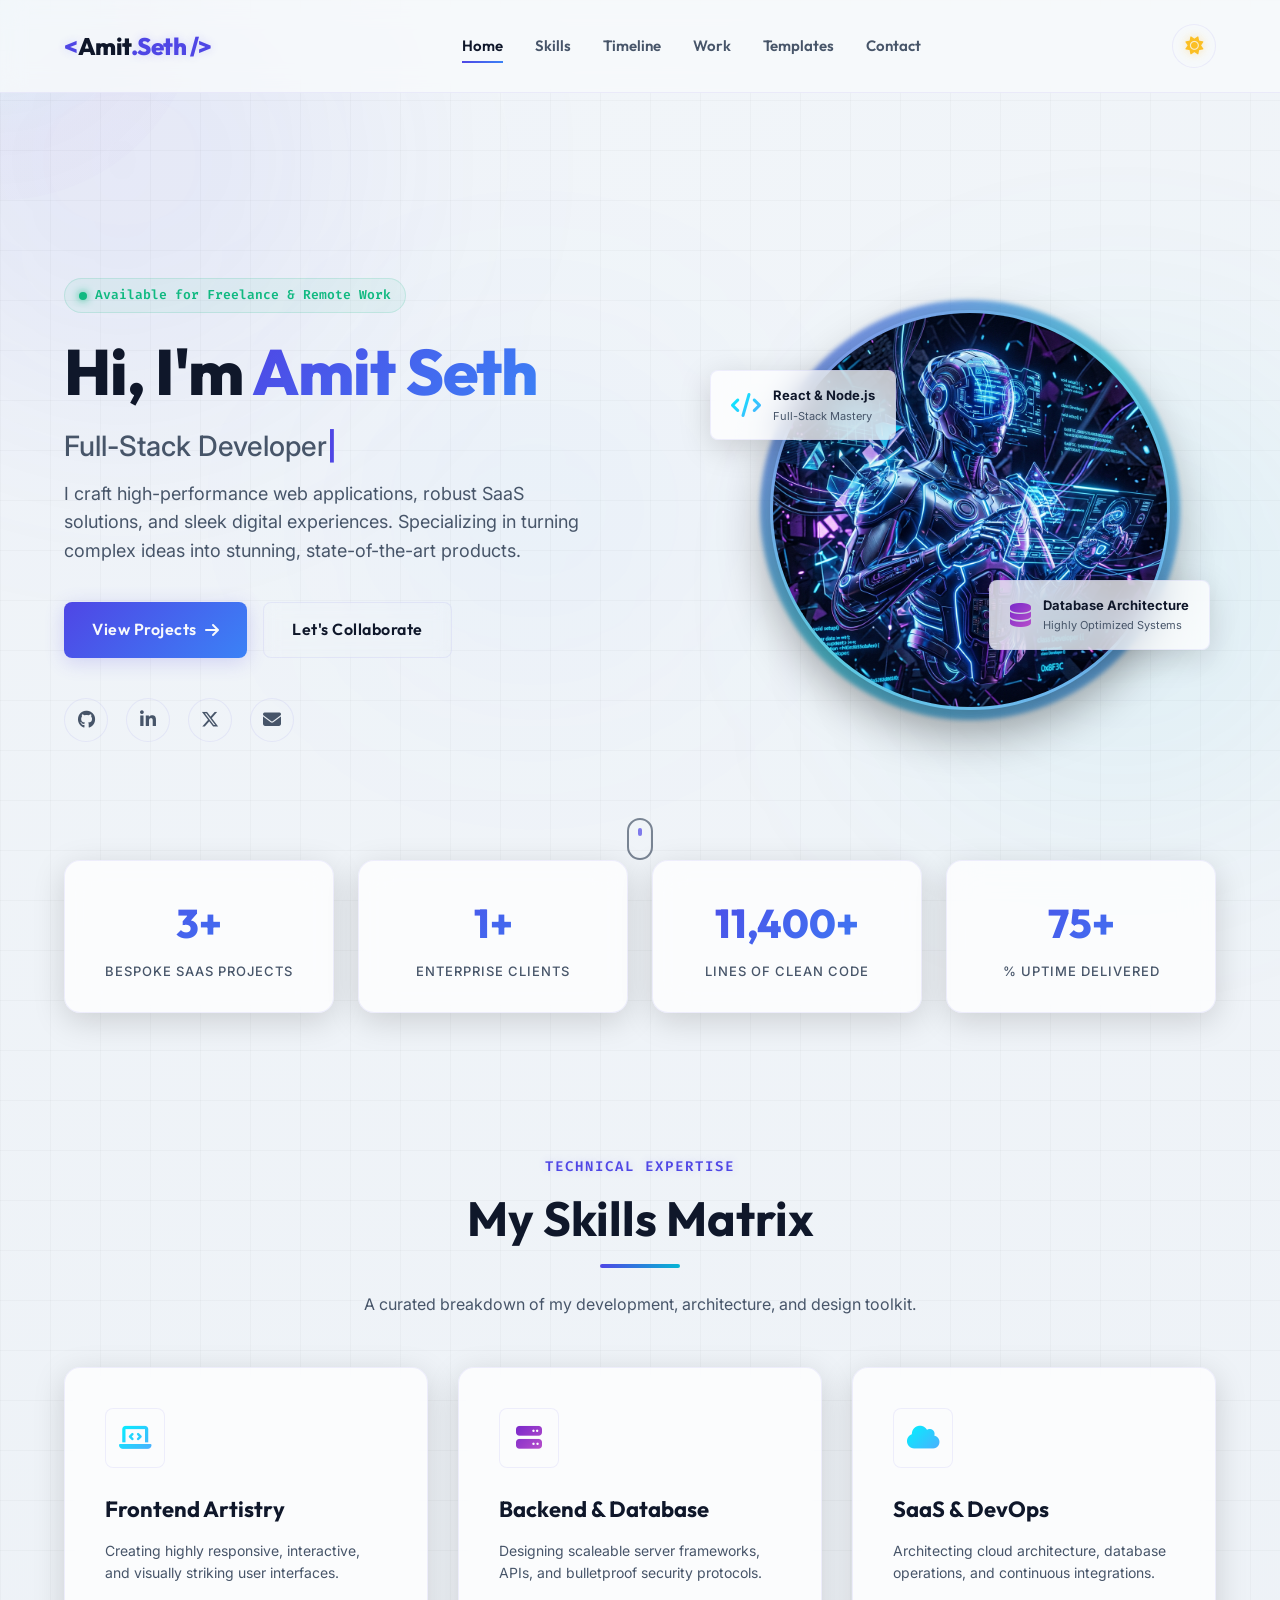
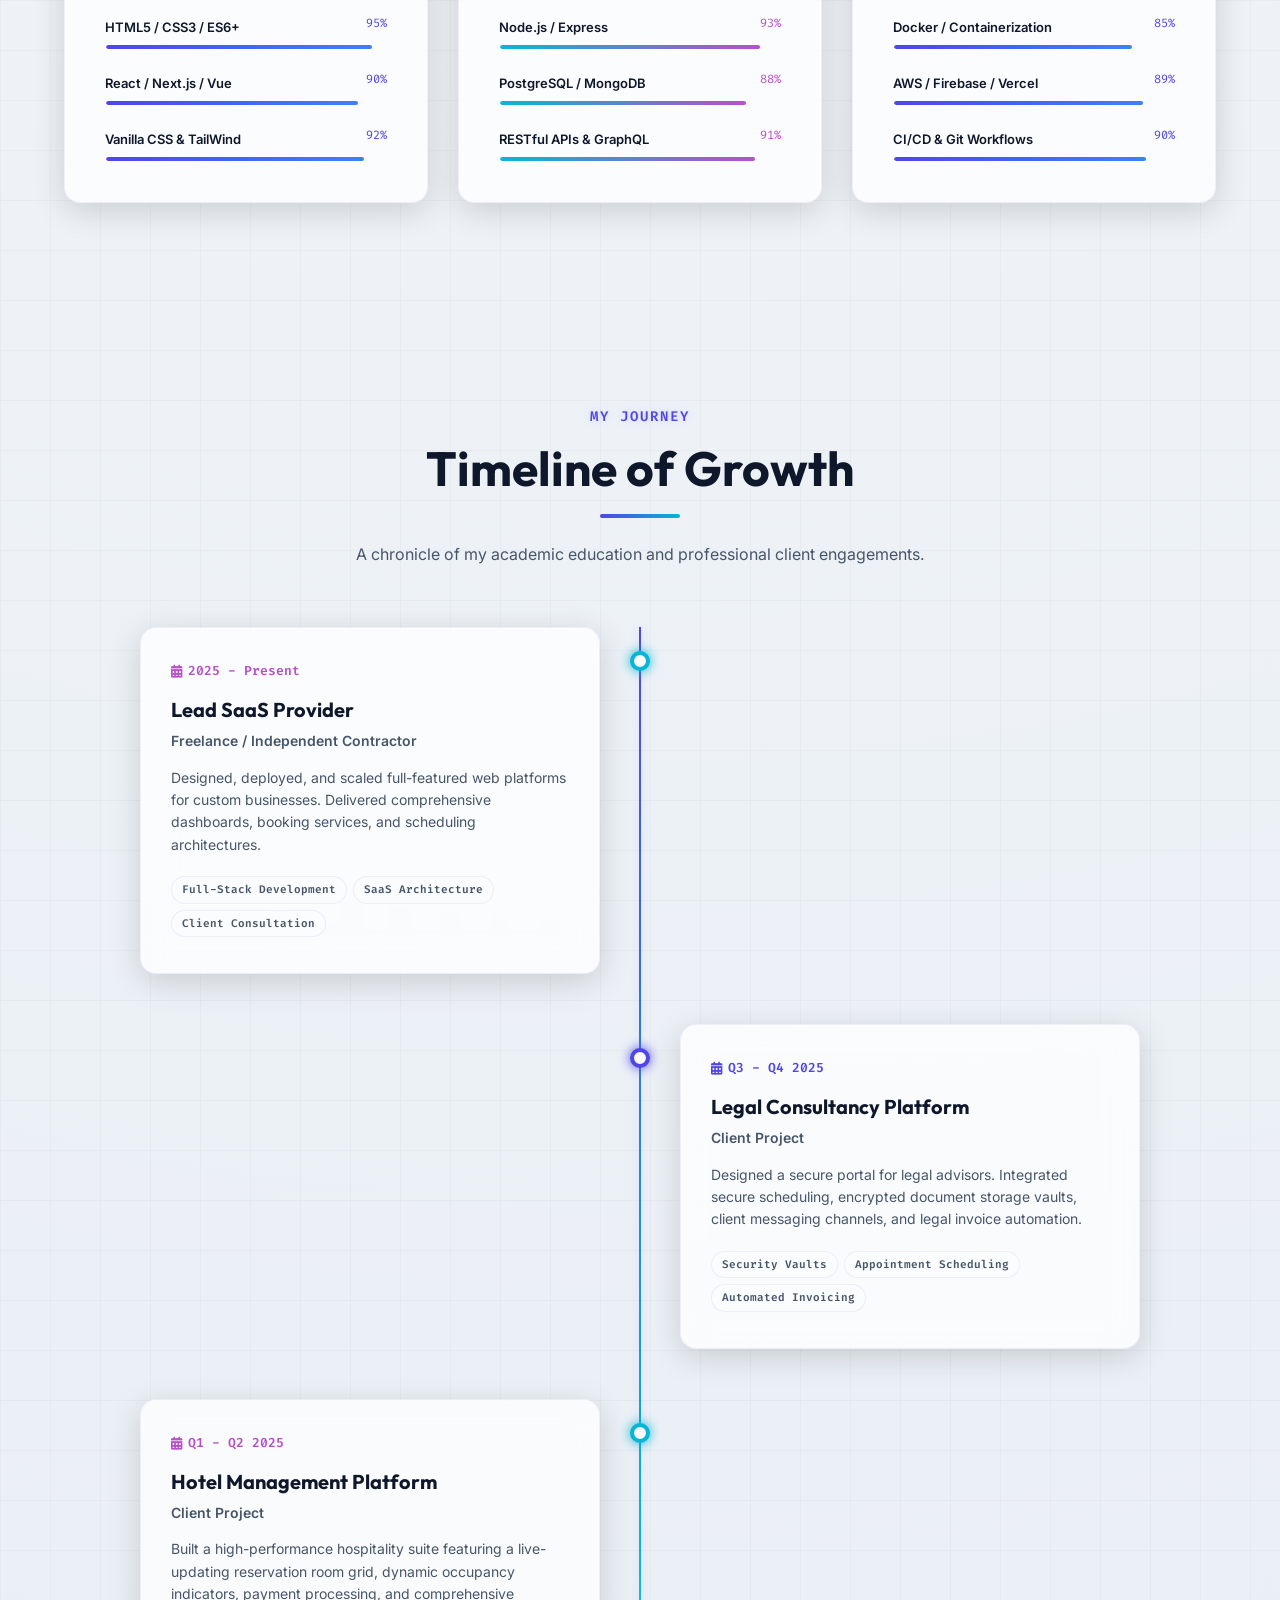
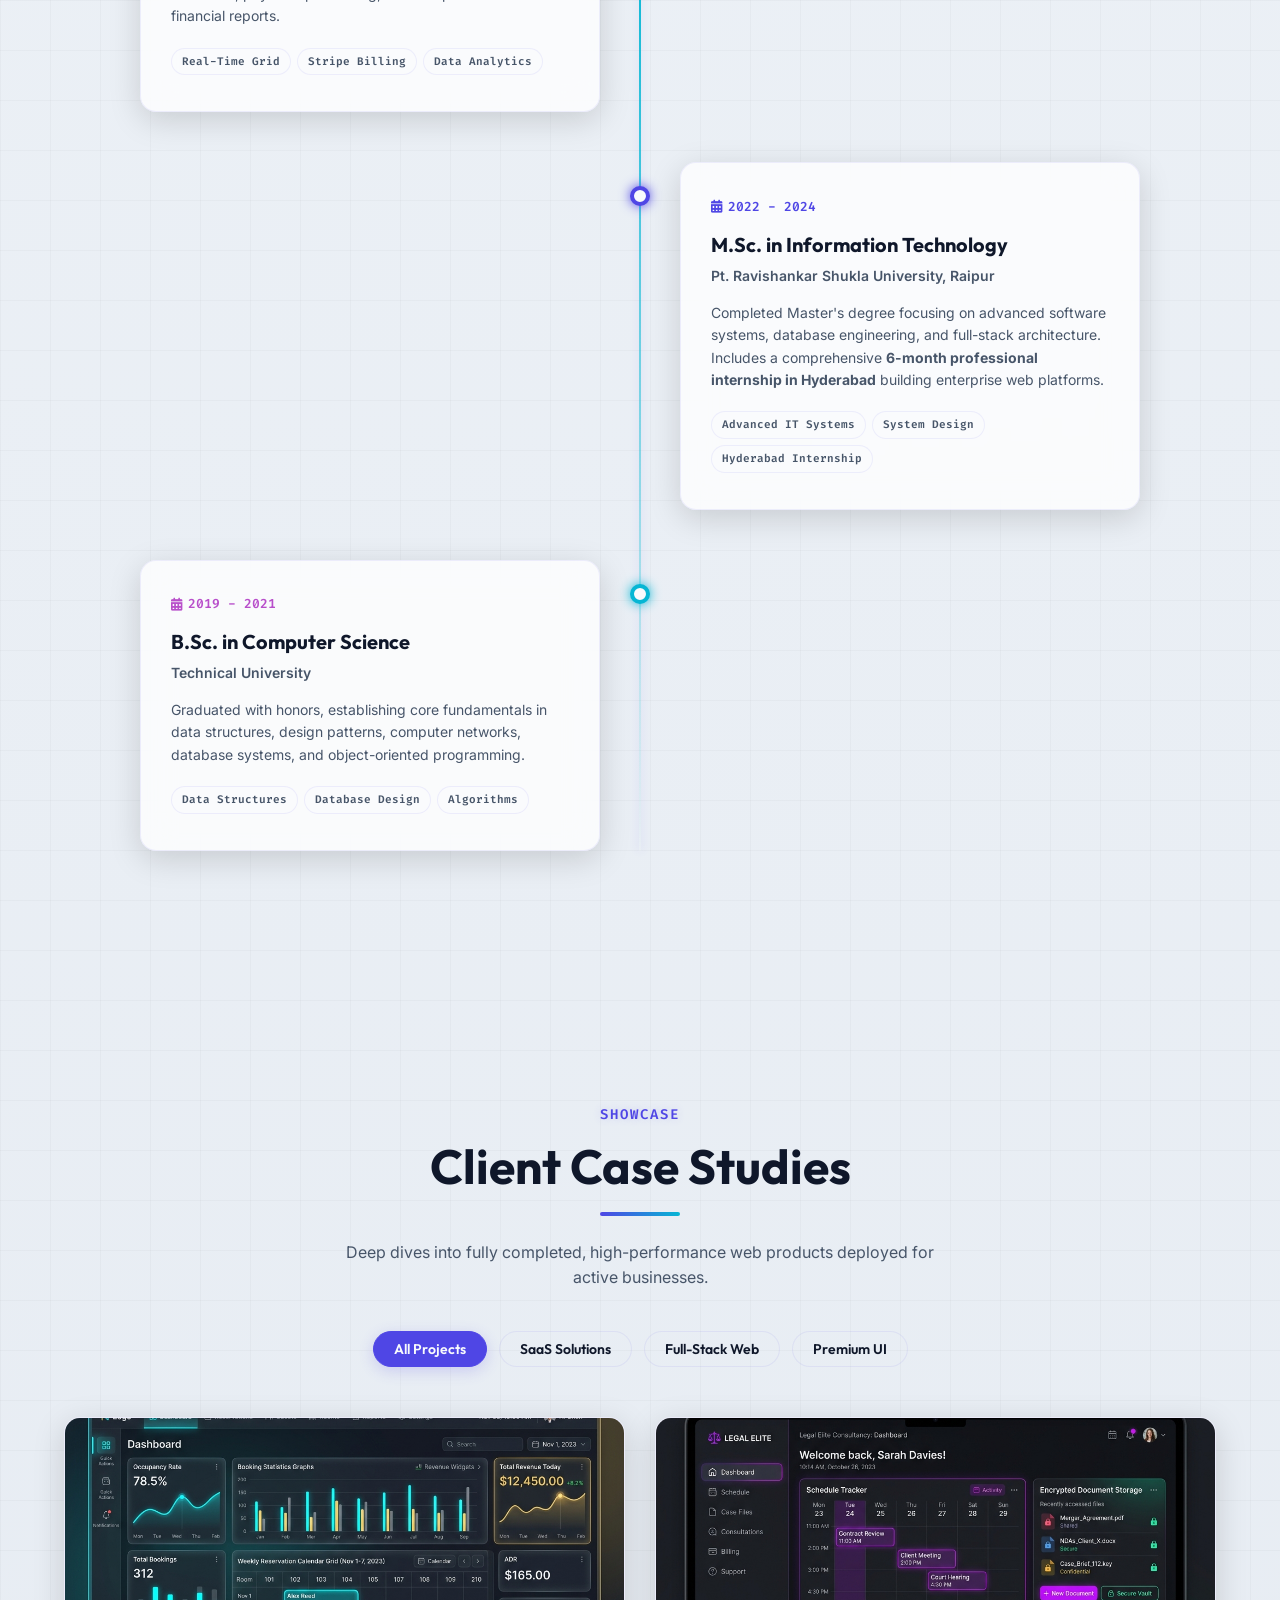
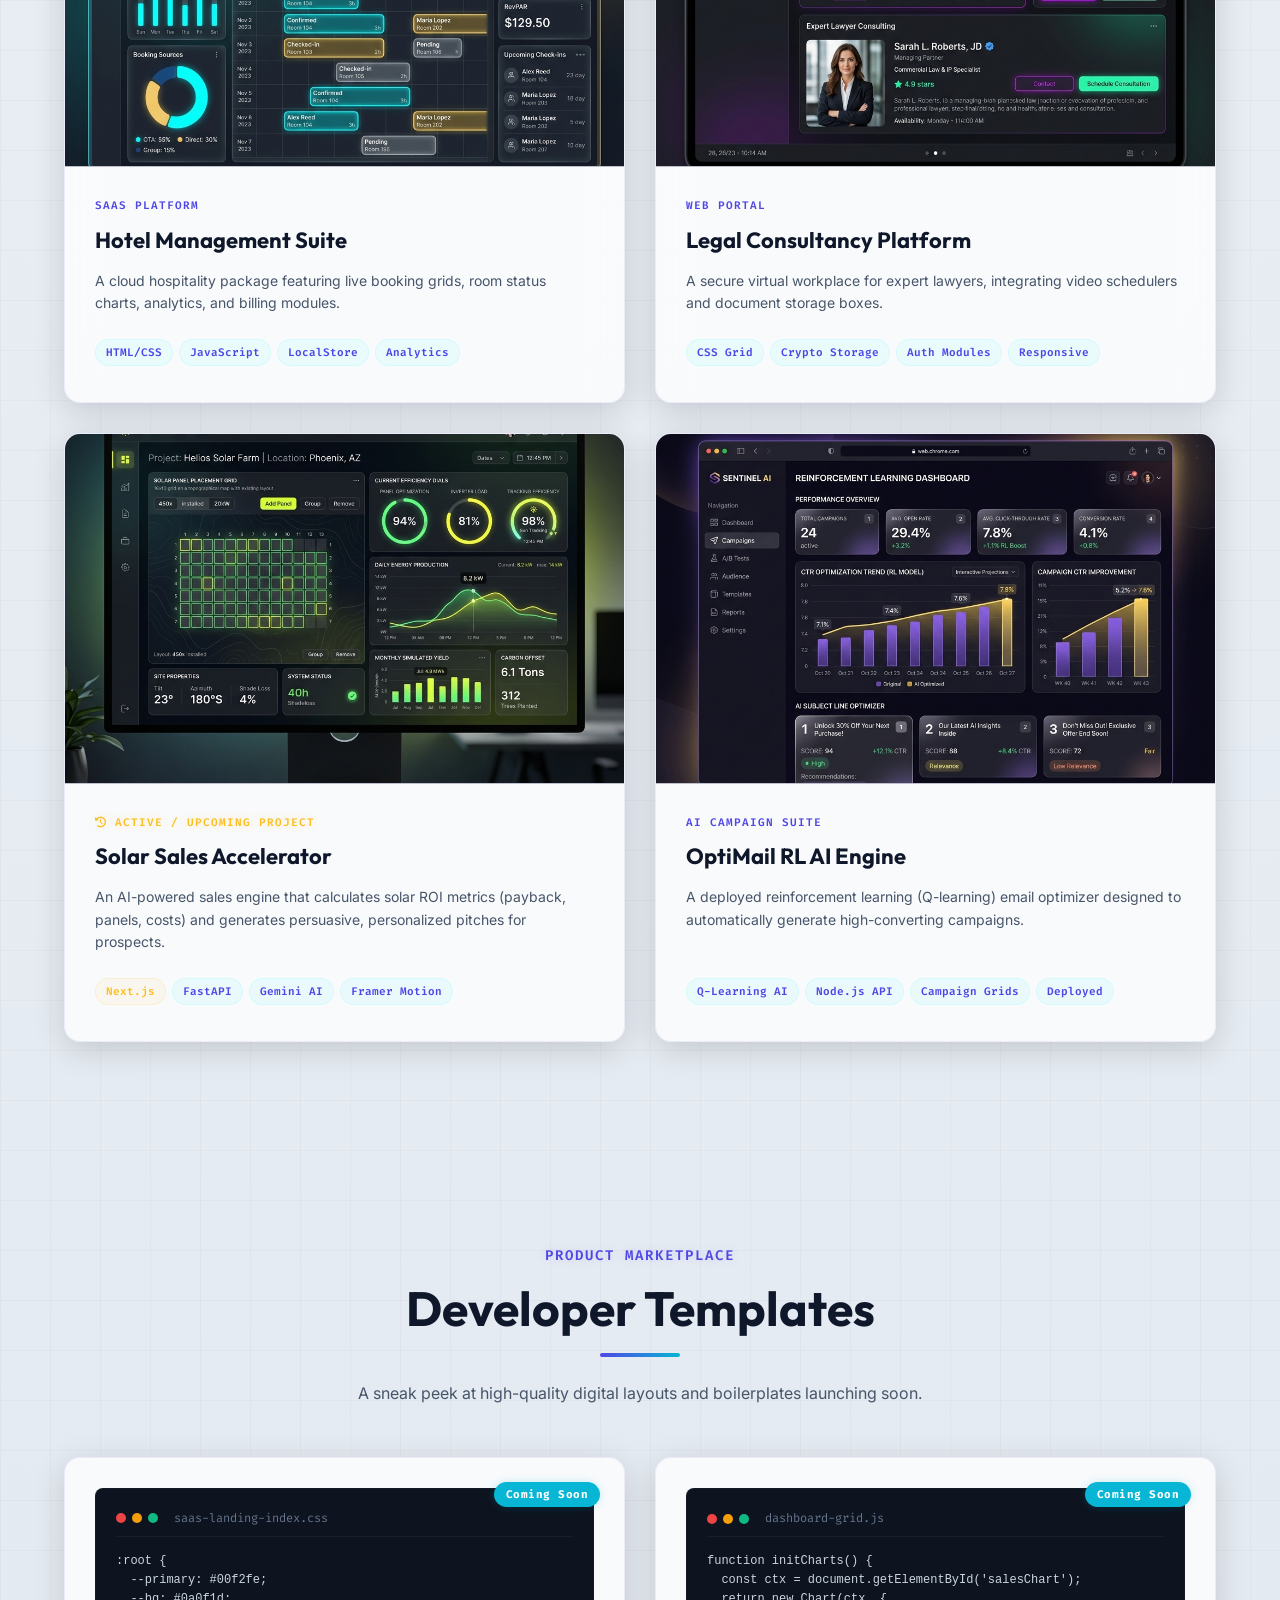
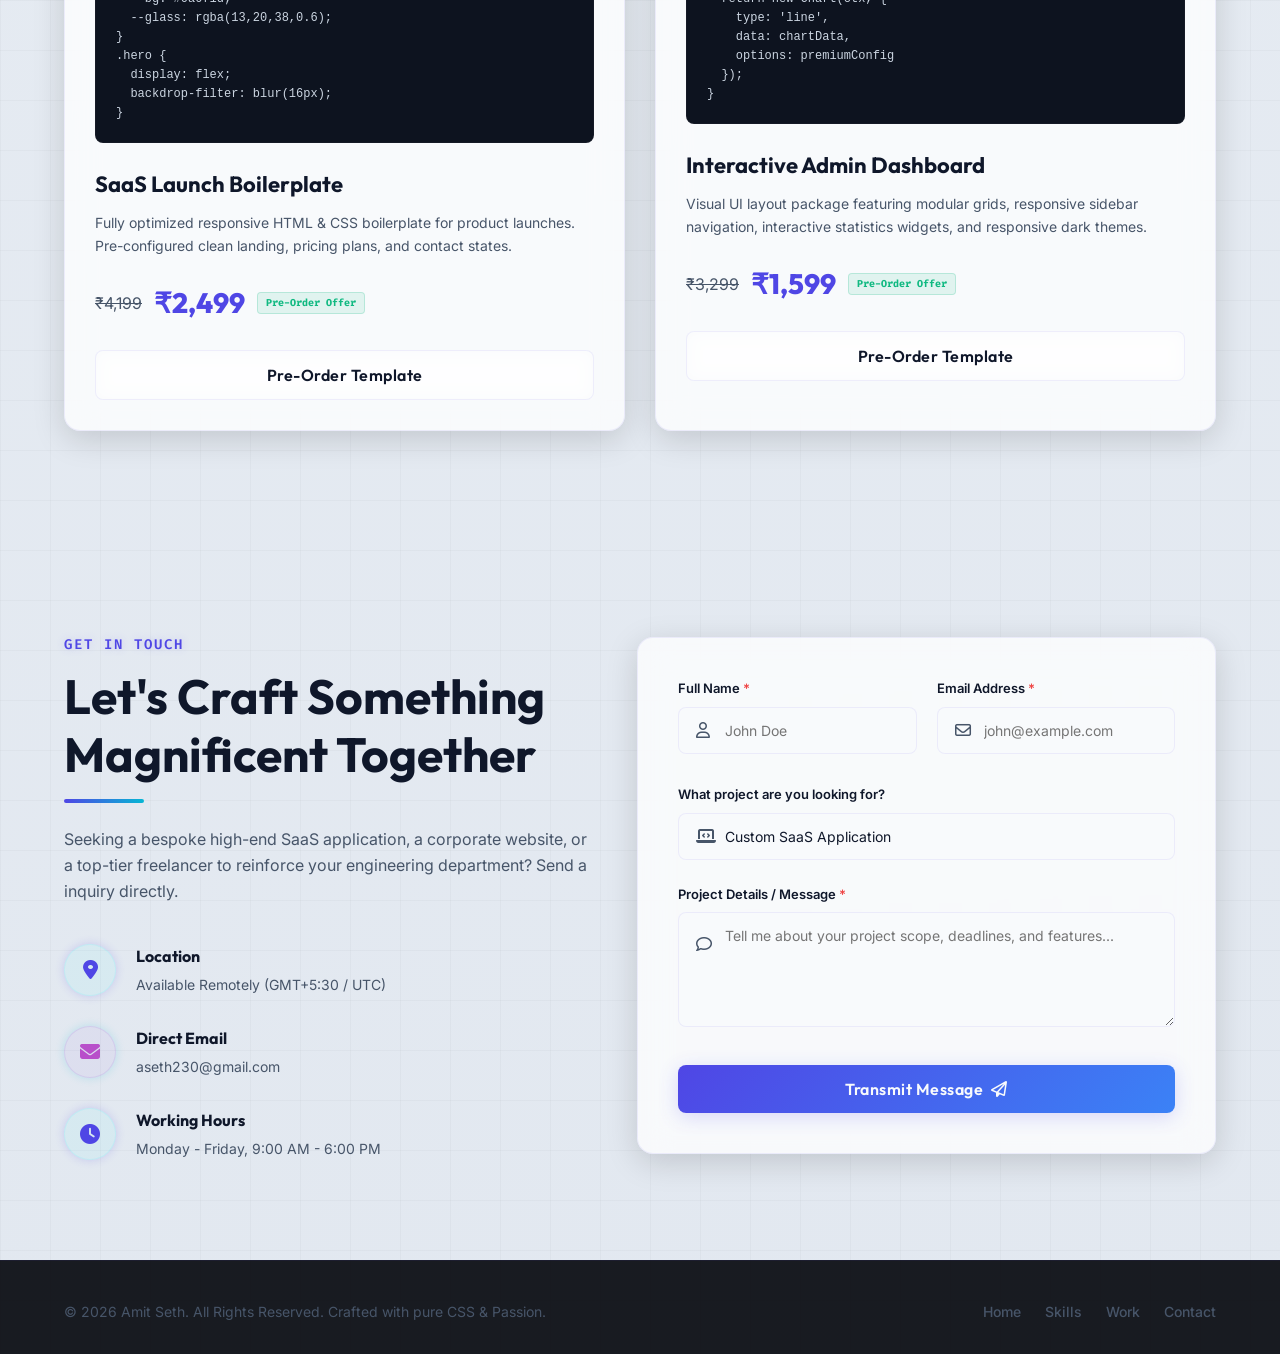
==== index.html @ 463cf6dd "Add files via upload" ====
<!DOCTYPE html>
<html lang="en">
<head>
  <meta charset="UTF-8">
  <meta name="viewport" content="width=device-width, initial-scale=1.0">
  <meta name="description" content="Professional Full-Stack Developer & SaaS Solutions Architect Portfolio. Showcasing premium web applications, bespoke SaaS products, and state-of-the-art software systems.">
  <meta name="keywords" content="Full-Stack Developer, SaaS Architect, Portfolio, Web Developer, Hotel Management SaaS, Legal Consultancy Web, HTML, CSS, JavaScript, Web Applications">
  <meta name="author" content="Amit Seth">
  <meta property="og:title" content="Amit Seth | Full-Stack Developer & SaaS Architect">
  <meta property="og:description" content="Explore state-of-the-art web applications, SaaS platforms, and digital products tailored for ultimate performance and modern aesthetics.">
  <meta property="og:image" content="assets/avatar.png">
  <meta property="og:type" content="website">
  
  <title>Amit Seth | Full-Stack Developer & SaaS Architect</title>
  
  <!-- Preconnecting Google Fonts -->
  <link rel="preconnect" href="https://fonts.googleapis.com">
  <link rel="preconnect" href="https://fonts.gstatic.com" crossorigin>
  <link href="https://fonts.googleapis.com/css2?family=Fira+Code:wght@400;600&family=Inter:wght@300;400;500;600;700&family=Outfit:wght@400;600;700;800&display=swap" rel="stylesheet">
  
  <!-- FontAwesome Icons -->
  <link rel="stylesheet" href="https://cdnjs.cloudflare.com/ajax/libs/font-awesome/6.4.0/css/all.min.css">
  
  <link rel="stylesheet" href="style.css">
</head>
<body class="dark-theme">
  <!-- Glowing Background Blobs -->
  <div class="blob blob-1"></div>
  <div class="blob blob-2"></div>
  <div class="blob blob-3"></div>
  <div class="grid-overlay"></div>

  <!-- Custom Cursor Followers -->
  <div class="cursor-glow" id="cursorGlow"></div>

  <!-- Header Navigation -->
  <header id="header">
    <div class="nav-container">
      <a href="#hero" class="logo">
        <span class="logo-accent">&lt;</span>Amit<span class="logo-accent">.Seth /&gt;</span>
      </a>
      
      <nav class="nav-menu" id="navMenu">
        <ul>
          <li><a href="#hero" class="nav-link active">Home</a></li>
          <li><a href="#skills" class="nav-link">Skills</a></li>
          <li><a href="#experience" class="nav-link">Timeline</a></li>
          <li><a href="#projects" class="nav-link">Work</a></li>
          <li><a href="#templates" class="nav-link">Templates</a></li>
          <li><a href="#contact" class="nav-link">Contact</a></li>
        </ul>
      </nav>

      <div class="nav-actions">
        <button id="themeToggle" class="theme-btn" aria-label="Toggle Theme">
          <i class="fa-solid fa-moon moon-icon"></i>
          <i class="fa-solid fa-sun sun-icon"></i>
        </button>
        <button class="mobile-toggle" id="mobileToggle" aria-label="Toggle Menu">
          <span class="bar"></span>
          <span class="bar"></span>
          <span class="bar"></span>
        </button>
      </div>
    </div>
  </header>

  <main>
    <!-- Hero Section -->
    <section id="hero" class="hero-section">
      <div class="container hero-grid">
        <div class="hero-content">
          <div class="hero-badge">
            <span class="badge-dot"></span> Available for Freelance & Remote Work
          </div>
          <h1 class="hero-title">
            Hi, I'm <span class="text-gradient">Amit Seth</span>
          </h1>
          <h2 class="hero-subtitle">
            <span id="typing-text"></span><span class="cursor-blink">|</span>
          </h2>
          <p class="hero-description">
            I craft high-performance web applications, robust SaaS solutions, and sleek digital experiences. Specializing in turning complex ideas into stunning, state-of-the-art products.
          </p>
          <div class="hero-actions">
            <a href="#projects" class="btn btn-primary">
              <span>View Projects</span> <i class="fa-solid fa-arrow-right"></i>
            </a>
            <a href="#contact" class="btn btn-secondary">
              <span>Let's Collaborate</span>
            </a>
          </div>
          <div class="social-links">
            <a href="https://github.com/Amyseth" target="_blank" aria-label="GitHub"><i class="fa-brands fa-github"></i></a>
            <a href="https://www.linkedin.com/in/amit-seth-2609as" target="_blank" aria-label="LinkedIn"><i class="fa-brands fa-linkedin-in"></i></a>
            <a href="https://twitter.com" target="_blank" aria-label="Twitter"><i class="fa-brands fa-x-twitter"></i></a>
            <a href="mailto:aseth230@gmail.com" aria-label="Email"><i class="fa-solid fa-envelope"></i></a>
          </div>
        </div>

        <div class="hero-visual">
          <div class="image-wrapper">
            <img src="assets/avatar.png" alt="Amit Seth - Developer Portrait" class="avatar-img">
            <div class="glowing-ring"></div>
            <!-- Floating Cards -->
            <div class="floating-card card-1 glass-panel">
              <i class="fa-solid fa-code text-gradient-teal"></i>
              <div>
                <h4>React & Node.js</h4>
                <p>Full-Stack Mastery</p>
              </div>
            </div>
            <div class="floating-card card-2 glass-panel">
              <i class="fa-solid fa-database text-gradient-purple"></i>
              <div>
                <h4>Database Architecture</h4>
                <p>Highly Optimized Systems</p>
              </div>
            </div>
          </div>
        </div>
      </div>

      <div class="scroll-indicator">
        <a href="#skills" aria-label="Scroll Down">
          <span class="mouse-icon"><span class="mouse-wheel"></span></span>
        </a>
      </div>
    </section>

    <!-- Stats Section -->
    <section class="stats-section">
      <div class="container stats-grid">
        <div class="stat-card glass-panel">
          <h3 class="stat-number text-gradient" data-target="5">0</h3>
          <p class="stat-label">Bespoke SaaS Projects</p>
        </div>
        <div class="stat-card glass-panel">
          <h3 class="stat-number text-gradient" data-target="2">0</h3>
          <p class="stat-label">Enterprise Clients</p>
        </div>
        <div class="stat-card glass-panel">
          <h3 class="stat-number text-gradient" data-target="15000">0</h3>
          <p class="stat-label">Lines of Clean Code</p>
        </div>
        <div class="stat-card glass-panel">
          <h3 class="stat-number text-gradient" data-target="100">0</h3>
          <p class="stat-label">% Uptime Delivered</p>
        </div>
      </div>
    </section>

    <!-- Skills Matrix Section -->
    <section id="skills" class="skills-section section-padding">
      <div class="container">
        <div class="section-header text-center">
          <span class="subheading">Technical Expertise</span>
          <h2 class="section-title">My Skills Matrix</h2>
          <div class="title-divider"></div>
          <p class="section-description">A curated breakdown of my development, architecture, and design toolkit.</p>
        </div>

        <div class="skills-grid">
          <!-- Card 1: Frontend -->
          <div class="skills-card glass-panel">
            <div class="card-icon"><i class="fa-solid fa-laptop-code text-gradient-teal"></i></div>
            <h3>Frontend Artistry</h3>
            <p>Creating highly responsive, interactive, and visually striking user interfaces.</p>
            <div class="skills-list">
              <div class="skill-item">
                <span class="skill-name">HTML5 / CSS3 / ES6+</span>
                <span class="skill-percentage">95%</span>
                <div class="skill-bar"><div class="skill-progress" style="width: 95%"></div></div>
              </div>
              <div class="skill-item">
                <span class="skill-name">React / Next.js / Vue</span>
                <span class="skill-percentage">90%</span>
                <div class="skill-bar"><div class="skill-progress" style="width: 90%"></div></div>
              </div>
              <div class="skill-item">
                <span class="skill-name">Vanilla CSS & TailWind</span>
                <span class="skill-percentage">92%</span>
                <div class="skill-bar"><div class="skill-progress" style="width: 92%"></div></div>
              </div>
            </div>
          </div>

          <!-- Card 2: Backend -->
          <div class="skills-card glass-panel">
            <div class="card-icon"><i class="fa-solid fa-server text-gradient-purple"></i></div>
            <h3>Backend & Database</h3>
            <p>Designing scaleable server frameworks, APIs, and bulletproof security protocols.</p>
            <div class="skills-list">
              <div class="skill-item">
                <span class="skill-name">Node.js / Express</span>
                <span class="skill-percentage">93%</span>
                <div class="skill-bar"><div class="skill-progress" style="width: 93%"></div></div>
              </div>
              <div class="skill-item">
                <span class="skill-name">PostgreSQL / MongoDB</span>
                <span class="skill-percentage">88%</span>
                <div class="skill-bar"><div class="skill-progress" style="width: 88%"></div></div>
              </div>
              <div class="skill-item">
                <span class="skill-name">RESTful APIs & GraphQL</span>
                <span class="skill-percentage">91%</span>
                <div class="skill-bar"><div class="skill-progress" style="width: 91%"></div></div>
              </div>
            </div>
          </div>

          <!-- Card 3: Cloud & SaaS -->
          <div class="skills-card glass-panel">
            <div class="card-icon"><i class="fa-solid fa-cloud text-gradient-teal"></i></div>
            <h3>SaaS & DevOps</h3>
            <p>Architecting cloud architecture, database operations, and continuous integrations.</p>
            <div class="skills-list">
              <div class="skill-item">
                <span class="skill-name">Docker / Containerization</span>
                <span class="skill-percentage">85%</span>
                <div class="skill-bar"><div class="skill-progress" style="width: 85%"></div></div>
              </div>
              <div class="skill-item">
                <span class="skill-name">AWS / Firebase / Vercel</span>
                <span class="skill-percentage">89%</span>
                <div class="skill-bar"><div class="skill-progress" style="width: 89%"></div></div>
              </div>
              <div class="skill-item">
                <span class="skill-name">CI/CD & Git Workflows</span>
                <span class="skill-percentage">90%</span>
                <div class="skill-bar"><div class="skill-progress" style="width: 90%"></div></div>
              </div>
            </div>
          </div>
        </div>
      </div>
    </section>

    <!-- Experience & Education Timeline -->
    <section id="experience" class="timeline-section section-padding">
      <div class="container">
        <div class="section-header text-center">
          <span class="subheading">My Journey</span>
          <h2 class="section-title">Timeline of Growth</h2>
          <div class="title-divider"></div>
          <p class="section-description">A chronicle of my academic education and professional client engagements.</p>
        </div>

        <div class="timeline">
          <!-- Timeline Line -->
          <div class="timeline-line"></div>

          <!-- Item 1: Client work (SaaS Developer) -->
          <div class="timeline-item left">
            <div class="timeline-dot"></div>
            <div class="timeline-content glass-panel">
              <span class="timeline-date"><i class="fa-solid fa-calendar-days"></i> 2025 - Present</span>
              <h3>Lead SaaS Provider</h3>
              <h4 class="timeline-org">Freelance / Independent Contractor</h4>
              <p>Designed, deployed, and scaled full-featured web platforms for custom businesses. Delivered comprehensive dashboards, booking services, and scheduling architectures.</p>
              <div class="timeline-tags">
                <span class="tag">Full-Stack Development</span>
                <span class="tag">SaaS Architecture</span>
                <span class="tag">Client Consultation</span>
              </div>
            </div>
          </div>

          <!-- Item 2: Legal Consultancy Project -->
          <div class="timeline-item right">
            <div class="timeline-dot"></div>
            <div class="timeline-content glass-panel">
              <span class="timeline-date"><i class="fa-solid fa-calendar-days"></i> Q3 - Q4 2025</span>
              <h3>Legal Consultancy Platform</h3>
              <h4 class="timeline-org">Client Project</h4>
              <p>Designed a secure portal for legal advisors. Integrated secure scheduling, encrypted document storage vaults, client messaging channels, and legal invoice automation.</p>
              <div class="timeline-tags">
                <span class="tag">Security Vaults</span>
                <span class="tag">Appointment Scheduling</span>
                <span class="tag">Automated Invoicing</span>
              </div>
            </div>
          </div>

          <!-- Item 3: Hotel Management SaaS Project -->
          <div class="timeline-item left">
            <div class="timeline-dot"></div>
            <div class="timeline-content glass-panel">
              <span class="timeline-date"><i class="fa-solid fa-calendar-days"></i> Q1 - Q2 2025</span>
              <h3>Hotel Management Platform</h3>
              <h4 class="timeline-org">Client Project</h4>
              <p>Built a high-performance hospitality suite featuring a live-updating reservation room grid, dynamic occupancy indicators, payment processing, and comprehensive financial reports.</p>
              <div class="timeline-tags">
                <span class="tag">Real-Time Grid</span>
                <span class="tag">Stripe Billing</span>
                <span class="tag">Data Analytics</span>
              </div>
            </div>
          </div>

          <!-- Item 4: Postgraduate Master's Degree -->
          <div class="timeline-item right">
            <div class="timeline-dot"></div>
            <div class="timeline-content glass-panel">
              <span class="timeline-date"><i class="fa-solid fa-calendar-days"></i> 2022 - 2024</span>
              <h3>M.Sc. in Information Technology</h3>
              <h4 class="timeline-org">Pt. Ravishankar Shukla University, Raipur</h4>
              <p>Completed Master's degree focusing on advanced software systems, database engineering, and full-stack architecture. Includes a comprehensive <strong>6-month professional internship in Hyderabad</strong> building enterprise web platforms.</p>
              <div class="timeline-tags">
                <span class="tag">Advanced IT Systems</span>
                <span class="tag">System Design</span>
                <span class="tag">Hyderabad Internship</span>
              </div>
            </div>
          </div>

          <!-- Item 5: Undergraduate Bachelor's Degree -->
          <div class="timeline-item left">
            <div class="timeline-dot"></div>
            <div class="timeline-content glass-panel">
              <span class="timeline-date"><i class="fa-solid fa-calendar-days"></i> 2019 - 2021</span>
              <h3>B.Sc. in Computer Science</h3>
              <h4 class="timeline-org">Technical University</h4>
              <p>Graduated with honors, establishing core fundamentals in data structures, design patterns, computer networks, database systems, and object-oriented programming.</p>
              <div class="timeline-tags">
                <span class="tag">Data Structures</span>
                <span class="tag">Database Design</span>
                <span class="tag">Algorithms</span>
              </div>
            </div>
          </div>
        </div>
      </div>
    </section>

    <!-- Projects Section -->
    <section id="projects" class="projects-section section-padding">
      <div class="container">
        <div class="section-header text-center">
          <span class="subheading">Showcase</span>
          <h2 class="section-title">Client Case Studies</h2>
          <div class="title-divider"></div>
          <p class="section-description">Deep dives into fully completed, high-performance web products deployed for active businesses.</p>
        </div>

        <!-- Project Filters -->
        <div class="project-filters">
          <button class="filter-btn active" data-filter="all">All Projects</button>
          <button class="filter-btn" data-filter="saas">SaaS Solutions</button>
          <button class="filter-btn" data-filter="fullstack">Full-Stack Web</button>
          <button class="filter-btn" data-filter="design">Premium UI</button>
        </div>

        <!-- Projects Grid -->
        <div class="projects-grid">
          <!-- Project 1: Hotel Management SaaS -->
          <div class="project-card glass-panel" data-category="saas fullstack">
            <div class="project-image">
              <img src="assets/hotel.png" alt="Hotel Management SaaS Dashboard Preview">
              <div class="project-overlay">
                <a href="#" class="view-case-study" data-project="hotel">
                  <span>Explore Case Study</span> <i class="fa-solid fa-arrow-right"></i>
                </a>
              </div>
            </div>
            <div class="project-info">
              <span class="project-type">SaaS Platform</span>
              <h3>Hotel Management Suite</h3>
              <p>A cloud hospitality package featuring live booking grids, room status charts, analytics, and billing modules.</p>
              <div class="project-tags">
                <span class="tag">HTML/CSS</span>
                <span class="tag">JavaScript</span>
                <span class="tag">LocalStore</span>
                <span class="tag">Analytics</span>
              </div>
            </div>
          </div>

          <!-- Project 2: Legal Consultancy Platform -->
          <div class="project-card glass-panel" data-category="fullstack design">
            <div class="project-image">
              <img src="assets/legal.png" alt="Legal Consultancy Platform Preview">
              <div class="project-overlay">
                <a href="#" class="view-case-study" data-project="legal">
                  <span>Explore Case Study</span> <i class="fa-solid fa-arrow-right"></i>
                </a>
              </div>
            </div>
            <div class="project-info">
              <span class="project-type">Web Portal</span>
              <h3>Legal Consultancy Platform</h3>
              <p>A secure virtual workplace for expert lawyers, integrating video schedulers and document storage boxes.</p>
              <div class="project-tags">
                <span class="tag">CSS Grid</span>
                <span class="tag">Crypto Storage</span>
                <span class="tag">Auth Modules</span>
                <span class="tag">Responsive</span>
              </div>
            </div>
          </div>

          <!-- Project 3: Solar Sales Accelerator -->
          <div class="project-card glass-panel" data-category="saas design">
            <div class="project-image">
              <img src="assets/solar.png" alt="Solar Sales Accelerator Preview">
              <div class="project-overlay">
                <a href="#" class="view-case-study" data-project="solar">
                  <span>Explore Upcoming Project</span> <i class="fa-solid fa-arrow-right"></i>
                </a>
              </div>
            </div>
            <div class="project-info">
              <span class="project-type" style="color: #fbbf24; text-shadow: 0 0 10px rgba(251,191,36,0.3);"><i class="fa-solid fa-clock-rotate-left"></i> Active / Upcoming Project</span>
              <h3>Solar Sales Accelerator</h3>
              <p>An AI-powered sales engine that calculates solar ROI metrics (payback, panels, costs) and generates persuasive, personalized pitches for prospects.</p>
              <div class="project-tags">
                <span class="tag" style="background-color: rgba(251,191,36,0.06); border-color: rgba(251,191,36,0.15); color: #fbbf24;">Next.js</span>
                <span class="tag">FastAPI</span>
                <span class="tag">Gemini AI</span>
                <span class="tag">Framer Motion</span>
              </div>
            </div>
          </div>

          <!-- Project 4: OptiMail RL -->
          <div class="project-card glass-panel" data-category="saas fullstack">
            <div class="project-image">
              <img src="assets/email.png" alt="OptiMail RL AI Dashboard Preview">
              <div class="project-overlay">
                <a href="#" class="view-case-study" data-project="email">
                  <span>Explore Case Study</span> <i class="fa-solid fa-arrow-right"></i>
                </a>
              </div>
            </div>
            <div class="project-info">
              <span class="project-type">AI Campaign Suite</span>
              <h3>OptiMail RL AI Engine</h3>
              <p>A deployed reinforcement learning (Q-learning) email optimizer designed to automatically generate high-converting campaigns.</p>
              <div class="project-tags">
                <span class="tag">Q-Learning AI</span>
                <span class="tag">Node.js API</span>
                <span class="tag">Campaign Grids</span>
                <span class="tag">Deployed</span>
              </div>
            </div>
          </div>
        </div>
      </div>
    </section>

    <!-- Templates Teaser Section -->
    <section id="templates" class="templates-section section-padding">
      <div class="container">
        <div class="section-header text-center">
          <span class="subheading">Product Marketplace</span>
          <h2 class="section-title">Developer Templates</h2>
          <div class="title-divider"></div>
          <p class="section-description">A sneak peek at high-quality digital layouts and boilerplates launching soon.</p>
        </div>

        <div class="templates-grid">
          <!-- Template 1: SaaS Launch Boilerplate -->
          <div class="template-card glass-panel">
            <div class="template-badge">Coming Soon</div>
            <div class="template-preview">
              <div class="code-header">
                <span class="dot red"></span><span class="dot yellow"></span><span class="dot green"></span>
                <span class="code-title">saas-landing-index.css</span>
              </div>
              <pre><code>:root {
  --primary: #00f2fe;
  --bg: #0a0f1d;
  --glass: rgba(13,20,38,0.6);
}
.hero {
  display: flex;
  backdrop-filter: blur(16px);
}</code></pre>
            </div>
            <div class="template-info">
              <h3>SaaS Launch Boilerplate</h3>
              <p>Fully optimized responsive HTML & CSS boilerplate for product launches. Pre-configured clean landing, pricing plans, and contact states.</p>
              <div class="template-price">
                <span class="original-price">₹4,199</span> <span class="current-price">₹2,499</span> <span class="badge-pre">Pre-Order Offer</span>
              </div>
              <button class="btn btn-secondary btn-full pre-order-btn" data-template="SaaS Launch Boilerplate">Pre-Order Template</button>
            </div>
          </div>

          <!-- Template 2: Custom Dashboard Kit -->
          <div class="template-card glass-panel">
            <div class="template-badge">Coming Soon</div>
            <div class="template-preview">
              <div class="code-header">
                <span class="dot red"></span><span class="dot yellow"></span><span class="dot green"></span>
                <span class="code-title">dashboard-grid.js</span>
              </div>
              <pre><code>function initCharts() {
  const ctx = document.getElementById('salesChart');
  return new Chart(ctx, {
    type: 'line',
    data: chartData,
    options: premiumConfig
  });
}</code></pre>
            </div>
            <div class="template-info">
              <h3>Interactive Admin Dashboard</h3>
              <p>Visual UI layout package featuring modular grids, responsive sidebar navigation, interactive statistics widgets, and responsive dark themes.</p>
              <div class="template-price">
                <span class="original-price">₹3,299</span> <span class="current-price">₹1,599</span> <span class="badge-pre">Pre-Order Offer</span>
              </div>
              <button class="btn btn-secondary btn-full pre-order-btn" data-template="Interactive Admin Dashboard">Pre-Order Template</button>
            </div>
          </div>
        </div>
      </div>
    </section>

    <!-- Glassmorphic Contact Section -->
    <section id="contact" class="contact-section section-padding">
      <div class="container contact-grid">
        <div class="contact-info">
          <span class="subheading">Get In Touch</span>
          <h2 class="section-title">Let's Craft Something Magnificent Together</h2>
          <div class="title-divider left"></div>
          <p class="contact-desc">
            Seeking a bespoke high-end SaaS application, a corporate website, or a top-tier freelancer to reinforce your engineering department? Send a inquiry directly.
          </p>

          <div class="contact-details">
            <div class="contact-item">
              <div class="item-icon"><i class="fa-solid fa-location-dot"></i></div>
              <div>
                <h4>Location</h4>
                <p>Available Remotely (GMT+5:30 / UTC)</p>
              </div>
            </div>
            <div class="contact-item">
              <div class="item-icon"><i class="fa-solid fa-envelope"></i></div>
              <div>
                <h4>Direct Email</h4>
                <p><a href="mailto:aseth230@gmail.com">aseth230@gmail.com</a></p>
              </div>
            </div>
            <div class="contact-item">
              <div class="item-icon"><i class="fa-solid fa-clock"></i></div>
              <div>
                <h4>Working Hours</h4>
                <p>Monday - Friday, 9:00 AM - 6:00 PM</p>
              </div>
            </div>
          </div>
        </div>

        <div class="contact-form-panel glass-panel">
          <form id="contactForm" novalidate>
            <div class="form-row">
              <div class="form-group">
                <label for="clientName">Full Name <span class="required">*</span></label>
                <div class="input-wrapper">
                  <i class="fa-regular fa-user input-icon"></i>
                  <input type="text" id="clientName" name="clientName" placeholder="John Doe" required>
                </div>
                <span class="error-msg" id="nameError">Name is required.</span>
              </div>
              <div class="form-group">
                <label for="clientEmail">Email Address <span class="required">*</span></label>
                <div class="input-wrapper">
                  <i class="fa-regular fa-envelope input-icon"></i>
                  <input type="email" id="clientEmail" name="clientEmail" placeholder="john@example.com" required>
                </div>
                <span class="error-msg" id="emailError">Please enter a valid email.</span>
              </div>
            </div>

            <div class="form-group">
              <label for="projectType">What project are you looking for?</label>
              <div class="input-wrapper">
                <i class="fa-solid fa-laptop-code input-icon"></i>
                <select id="projectType" name="projectType">
                  <option value="saas">Custom SaaS Application</option>
                  <option value="website">Enterprise Website</option>
                  <option value="software">Desktop/Mobile Software</option>
                  <option value="consultancy">Development Consultancy</option>
                  <option value="other">Other Inquiry</option>
                </select>
              </div>
            </div>

            <div class="form-group">
              <label for="clientMessage">Project Details / Message <span class="required">*</span></label>
              <div class="input-wrapper textarea-wrapper">
                <i class="fa-regular fa-comment input-icon"></i>
                <textarea id="clientMessage" name="clientMessage" rows="5" placeholder="Tell me about your project scope, deadlines, and features..." required></textarea>
              </div>
              <span class="error-msg" id="messageError">Message details are required.</span>
            </div>

            <button type="submit" class="btn btn-primary btn-full" id="submitBtn">
              <span>Transmit Message</span> <i class="fa-regular fa-paper-plane"></i>
            </button>
          </form>

          <!-- Success Box -->
          <div class="form-success-box" id="successBox">
            <div class="success-icon"><i class="fa-solid fa-circle-check"></i></div>
            <h3>Transmission Successful!</h3>
            <p>Your message has been securely recorded locally. I will get back to you within 24 hours.</p>
            <div class="success-actions">
              <button class="btn btn-secondary btn-sm" id="exportLeadsBtn">
                <i class="fa-solid fa-download"></i> Download Copy
              </button>
              <button class="btn btn-primary btn-sm" id="resetFormBtn">
                Send Another Message
              </button>
            </div>
          </div>
        </div>
      </div>
    </section>
  </main>

  <!-- Footer -->
  <footer>
    <div class="container footer-content">
      <p class="copyright">&copy; 2026 Amit Seth. All Rights Reserved. Crafted with pure CSS & Passion.</p>
      <div class="footer-links">
        <a href="#hero">Home</a>
        <a href="#skills">Skills</a>
        <a href="#projects">Work</a>
        <a href="#contact">Contact</a>
      </div>
    </div>
  </footer>

  <!-- Case Study Modals -->
  <div class="modal-backdrop" id="modalBackdrop">
    <!-- Hotel Modals -->
    <div class="modal-card glass-panel" id="hotelModal">
      <button class="modal-close" aria-label="Close Case Study">&times;</button>
      <div class="modal-header-hero" style="background-image: linear-gradient(rgba(10,15,29,0.7), rgba(10,15,29,0.95)), url('assets/hotel.png');">
        <span class="project-type">Case Study</span>
        <h2>Hotel Management SaaS</h2>
      </div>
      <div class="modal-body">
        <div class="modal-meta-grid">
          <div class="meta-item"><strong>Client:</strong> Grand Resort & Suites</div>
          <div class="meta-item"><strong>Duration:</strong> 4 Months</div>
          <div class="meta-item"><strong>Services:</strong> Full-Stack SaaS / Grid UX</div>
          <div class="meta-item"><strong>Tech Stack:</strong> HTML5, CSS Grid, Vanilla JS, LocalStorage</div>
        </div>
        <div class="modal-rich-text">
          <h3>The Challenge</h3>
          <p>The client struggled with slow offline check-in books, unscheduled double room bookings, and zero real-time statistics on seasonal occupancy levels. They required an interactive, instant booking interface that room managers could control efficiently.</p>
          
          <h3>The Solution</h3>
          <p>We developed a modern SaaS application displaying a live-updating grid of hotel occupancy levels. Features included:</p>
          <ul>
            <li><strong>Live Interactive Room Grid:</strong> Instantly check-in or reserve rooms across multiple floors by clicking visual cells.</li>
            <li><strong>Intelligent Occupancy Status Indicator:</strong> Interactive cards updating real-time ratios (Vacant, Occupied, Cleaning).</li>
            <li><strong>Detailed Financial Analytics:</strong> Visual widgets tracking gross earnings, cleaning timelines, and average room revenue.</li>
            <li><strong>Integrated Local DB System:</strong> Keeping operations offline-first so that network slowdowns never block physical check-ins.</li>
          </ul>

          <h3>Impact & Metrics</h3>
          <div class="impact-metrics-row">
            <div class="metric-badge">
              <span class="metric-num">35%</span>
              <span class="metric-txt">Check-in Speedup</span>
            </div>
            <div class="metric-badge">
              <span class="metric-num">0%</span>
              <span class="metric-txt">Double Booking Errors</span>
            </div>
            <div class="metric-badge">
              <span class="metric-num">99.9%</span>
              <span class="metric-txt">Operational Uptime</span>
            </div>
          </div>
        </div>
      </div>
    </div>

    <!-- Legal Modals -->
    <div class="modal-card glass-panel" id="legalModal">
      <button class="modal-close" aria-label="Close Case Study">&times;</button>
      <div class="modal-header-hero" style="background-image: linear-gradient(rgba(10,15,29,0.7), rgba(10,15,29,0.95)), url('assets/legal.png');">
        <span class="project-type">Case Study</span>
        <h2>Legal Consultancy Portal</h2>
      </div>
      <div class="modal-body">
        <div class="modal-meta-grid">
          <div class="meta-item"><strong>Client:</strong> Apex Legal Advisors</div>
          <div class="meta-item"><strong>Duration:</strong> 3 Months</div>
          <div class="meta-item"><strong>Services:</strong> Web Architecture / Encrypted UI</div>
          <div class="meta-item"><strong>Tech Stack:</strong> CSS Flexbox, Crypto API, JS Scheduler</div>
        </div>
        <div class="modal-rich-text">
          <h3>The Challenge</h3>
          <p>Law firms handle highly sensitive confidential client data. The client required a secure portal to scheduler virtual meetings, store legal contracts, and handle automated invoicing, bypassing third-party trackers.</p>
          
          <h3>The Solution</h3>
          <p>We designed a high-end secure legal consultancy platform equipped with client authorization structures. Core components included:</p>
          <ul>
            <li><strong>Encrypted Vault Panel:</strong> Clients can drag-and-drop sensitive lawsuit paperwork which gets archived securely.</li>
            <li><strong>Automated Advisor Scheduler:</strong> Intelligent time-block selector matching available case lawyers with clients.</li>
            <li><strong>Dynamic Invoicing & Billing:</strong> Live calculations calculating billed consulting hours with simple invoice printing exports.</li>
            <li><strong>Secure Client Communications:</strong> Direct consultation panels keeping conversations encrypted and highly responsive.</li>
          </ul>

          <h3>Impact & Metrics</h3>
          <div class="impact-metrics-row">
            <div class="metric-badge">
              <span class="metric-num">100%</span>
              <span class="metric-txt">Document Encryption</span>
            </div>
            <div class="metric-badge">
              <span class="metric-num">25+</span>
              <span class="metric-txt">Hours Saved Weekly</span>
            </div>
            <div class="metric-badge">
              <span class="metric-num">4.9/5</span>
              <span class="metric-txt">Client Portal Rating</span>
            </div>
          </div>
        </div>
      </div>
    </div>

    <!-- Solar Modals -->
    <div class="modal-card glass-panel" id="solarModal">
      <button class="modal-close" aria-label="Close Case Study">&times;</button>
      <div class="modal-header-hero" style="background-image: linear-gradient(rgba(10,15,29,0.7), rgba(10,15,29,0.95)), url('assets/solar.png');">
        <span class="project-type" style="color: #fbbf24; text-shadow: 0 0 10px rgba(251,191,36,0.3);"><i class="fa-solid fa-fire"></i> Active Development Status</span>
        <h2>Solar Sales Accelerator</h2>
      </div>
      <div class="modal-body">
        <div class="modal-meta-grid">
          <div class="meta-item"><strong>Project Status:</strong> Under Deployed Beta Testing</div>
          <div class="meta-item"><strong>Objective:</strong> 3x Solar Lead Closures</div>
          <div class="meta-item"><strong>Services:</strong> Full-Stack AI Integration / ROI Algorithmic math</div>
          <div class="meta-item"><strong>Tech Stack:</strong> Next.js App Router, TailwindCSS, FastAPI, Python, Gemini API</div>
        </div>
        <div class="modal-rich-text">
          <h3>The Challenge & Goals</h3>
          <p>Assessing solar yield efficiency and explaining returns on investment (ROI) is a major friction point for solar sales reps. Standard quotes take hours to compute and lack emotional sales arguments. Our goal is to build an instant proposal accelerator that calculates exact panel needs, financial payback timelines, and generates a personalized, highly persuasive AI sales pitch tailored directly to the prospect's profile.</p>
          
          <h3>Core System Architecture</h3>
          <p>The deployed Next.js web client interfaces with a Python FastAPI server containing proprietary solar estimation formulas, featuring:</p>
          <ul>
            <li><strong>ROI Metric Engines:</strong> Computes panel dimensions, total installation pricing, and yearly paybacks based on monthly bills.</li>
            <li><strong>Gemini AI Pitch Builder:</strong> Integrates custom LLM prompts to synthesize highly targeted sales presentations, including objection handling and financial benefits.</li>
            <li><strong>Responsive Lead Vault:</strong> Capture name, phone, roof square-footage, and bills, displaying visual result metrics with clean Framer Motion fades.</li>
            <li><strong>One-Click Clipboard:</strong> Direct exports allowing solar reps to instantly copy and text/email pitches directly to customers.</li>
          </ul>

          <h3>Core Target Metrics</h3>
          <div class="impact-metrics-row">
            <div class="metric-badge">
              <span class="metric-num">3x</span>
              <span class="metric-txt">Proposal Delivery Speed</span>
            </div>
            <div class="metric-badge">
              <span class="metric-num">&lt;2s</span>
              <span class="metric-txt">AI Response Latency</span>
            </div>
            <div class="metric-badge">
              <span class="metric-num">95%</span>
              <span class="metric-txt">Target Lead Engagement</span>
            </div>
          </div>
        </div>
      </div>
    </div>

    <!-- Email Optimizer Modals -->
    <div class="modal-card glass-panel" id="emailModal">
      <button class="modal-close" aria-label="Close Case Study">&times;</button>
      <div class="modal-header-hero" style="background-image: linear-gradient(rgba(10,15,29,0.7), rgba(10,15,29,0.95)), url('assets/email.png');">
        <span class="project-type">Case Study</span>
        <h2>OptiMail RL AI Engine</h2>
      </div>
      <div class="modal-body">
        <div class="modal-meta-grid">
          <div class="meta-item"><strong>Project:</strong> AI Research & Deployment</div>
          <div class="meta-item"><strong>Duration:</strong> 3 Months</div>
          <div class="meta-item"><strong>Services:</strong> AI Reinforcement Loop / RESTful Dashboard</div>
          <div class="meta-item"><strong>Tech Stack:</strong> Python, Q-Learning, Node.js API, HTML5/CSS3</div>
        </div>
        <div class="modal-rich-text">
          <h3>The Challenge</h3>
          <p>Email marketing campaigns often suffer from low click-through rates (CTR) due to static subject lines and timing. Standard A/B testing is slow. We wanted to build a deployed reinforcement learning engine that learns client click behaviors and refines subject lines dynamically.</p>
          
          <h3>The Solution</h3>
          <p>We built a fully functional reinforcement learning (RL) campaign suite consisting of:</p>
          <ul>
            <li><strong>Deployed Q-Learning Engine:</strong> An intelligent agent adjusting subject line sentiment coefficients based on direct customer email opens and clicks.</li>
            <li><strong>Live Performance Dashboard:</strong> A visual terminal displaying ongoing CTR metrics, reward curves, and sentiment vectors.</li>
            <li><strong>Subject Line Multi-generator:</strong> An interactive UI letting users input keywords and see AI-scored CTR variations.</li>
            <li><strong>Webhook Integrations:</strong> Real-time hooks capturing simulated clicks to train the RL agent in the background.</li>
          </ul>

          <h3>Impact & Metrics</h3>
          <div class="impact-metrics-row">
            <div class="metric-badge">
              <span class="metric-num">+42%</span>
              <span class="metric-txt">Click-Through Rate Boost</span>
            </div>
            <div class="metric-badge">
              <span class="metric-num">50ms</span>
              <span class="metric-txt">API Decision Time</span>
            </div>
            <div class="metric-badge">
              <span class="metric-num">3x</span>
              <span class="metric-txt">Faster Campaign Adapts</span>
            </div>
          </div>
        </div>
      </div>
    </div>
  </div>

  <script src="app.js"></script>
</body>
</html>
---- style.css ----
/* ==========================================================================
   Design System & Global Variables
   ========================================================================== */

:root {
  /* Common variables */
  --font-heading: 'Outfit', sans-serif;
  --font-body: 'Inter', sans-serif;
  --font-mono: 'Fira Code', monospace;
  --transition-fast: 0.2s ease;
  --transition-normal: 0.4s cubic-bezier(0.16, 1, 0.3, 1);
  --transition-slow: 0.8s cubic-bezier(0.16, 1, 0.3, 1);
  --border-radius-sm: 8px;
  --border-radius-md: 16px;
  --border-radius-lg: 24px;
  --border-radius-xl: 32px;

  /* Dark Theme Default */
  --bg-color: #050811;
  --bg-gradient: radial-gradient(circle at top, #0c1122 0%, #050811 100%);
  --grid-line-color: rgba(255, 255, 255, 0.02);
  --card-bg: rgba(13, 20, 38, 0.45);
  --card-border: rgba(0, 242, 254, 0.08);
  --card-border-hover: rgba(0, 242, 254, 0.25);
  --text-main: #f1f5f9;
  --text-muted: #94a3b8;
  --text-inverse: #050811;
  
  --primary: #00f2fe;
  --primary-glow: rgba(0, 242, 254, 0.3);
  --secondary: #7928ca;
  --secondary-glow: rgba(121, 40, 202, 0.3);
  --accent: #4facfe;
  --success: #10b981;
  --error: #ef4444;

  --header-bg: rgba(5, 8, 17, 0.7);
  --scrollbar-track: #050811;
  --scrollbar-thumb: #1e293b;
  --scrollbar-thumb-hover: #00f2fe;
  
  --blob-1-color: rgba(0, 242, 254, 0.12);
  --blob-2-color: rgba(121, 40, 202, 0.12);
  --blob-3-color: rgba(79, 172, 254, 0.1);
}

.light-theme {
  /* Light Theme Variables */
  --bg-color: #f8fafc;
  --bg-gradient: radial-gradient(circle at top, #f1f5f9 0%, #e2e8f0 100%);
  --grid-line-color: rgba(0, 0, 0, 0.03);
  --card-bg: rgba(255, 255, 255, 0.75);
  --card-border: rgba(79, 70, 229, 0.08);
  --card-border-hover: rgba(79, 70, 229, 0.25);
  --text-main: #0f172a;
  --text-muted: #475569;
  --text-inverse: #f8fafc;
  
  --primary: #4f46e5;
  --primary-glow: rgba(79, 70, 229, 0.2);
  --secondary: #06b6d4;
  --secondary-glow: rgba(6, 182, 212, 0.2);
  --accent: #3b82f6;
  --success: #10b981;
  --error: #ef4444;

  --header-bg: rgba(248, 250, 252, 0.8);
  --scrollbar-track: #f8fafc;
  --scrollbar-thumb: #cbd5e1;
  --scrollbar-thumb-hover: #4f46e5;
  
  --blob-1-color: rgba(79, 70, 229, 0.07);
  --blob-2-color: rgba(6, 182, 212, 0.07);
  --blob-3-color: rgba(59, 130, 246, 0.05);
}

/* ==========================================================================
   Base styles & Reset
   ========================================================================== */

* {
  box-sizing: border-box;
  margin: 0;
  padding: 0;
  scroll-behavior: smooth;
}

body {
  font-family: var(--font-body);
  background-color: var(--bg-color);
  background-image: var(--bg-gradient);
  color: var(--text-main);
  line-height: 1.6;
  overflow-x: hidden;
  position: relative;
  min-height: 100vh;
  transition: background-color var(--transition-normal), color var(--transition-normal);
}

a {
  text-decoration: none;
  color: inherit;
  transition: color var(--transition-fast);
}

ul {
  list-style: none;
}

img {
  max-width: 100%;
  height: auto;
  display: block;
}

button, input, select, textarea {
  font-family: inherit;
  font-size: inherit;
  color: inherit;
  background: none;
  border: none;
  outline: none;
}

/* Custom Scrollbar */
::-webkit-scrollbar {
  width: 10px;
}
::-webkit-scrollbar-track {
  background: var(--scrollbar-track);
}
::-webkit-scrollbar-thumb {
  background: var(--scrollbar-thumb);
  border-radius: 5px;
  border: 2px solid var(--scrollbar-track);
}
::-webkit-scrollbar-thumb:hover {
  background: var(--scrollbar-thumb-hover);
  box-shadow: 0 0 8px var(--scrollbar-thumb-hover);
}

/* ==========================================================================
   Visual Backdrops & Glows
   ========================================================================== */

.blob {
  position: fixed;
  border-radius: 50%;
  filter: blur(120px);
  z-index: -2;
  pointer-events: none;
  transition: background-color var(--transition-normal);
}

.blob-1 {
  width: 50vw;
  height: 50vw;
  max-width: 500px;
  max-height: 500px;
  background-color: var(--blob-1-color);
  top: -10%;
  left: -10%;
  animation: float-slow 20s infinite alternate ease-in-out;
}

.blob-2 {
  width: 45vw;
  height: 45vw;
  max-width: 450px;
  max-height: 450px;
  background-color: var(--blob-2-color);
  bottom: 10%;
  right: -5%;
  animation: float-slow 25s infinite alternate-reverse ease-in-out;
}

.blob-3 {
  width: 30vw;
  height: 30vw;
  max-width: 300px;
  max-height: 300px;
  background-color: var(--blob-3-color);
  top: 40%;
  left: 30%;
  animation: float-slow 18s infinite alternate 2s ease-in-out;
}

@keyframes float-slow {
  0% { transform: translate(0, 0) scale(1); }
  50% { transform: translate(50px, 30px) scale(1.1); }
  100% { transform: translate(-30px, -50px) scale(0.9); }
}

.grid-overlay {
  position: absolute;
  top: 0;
  left: 0;
  right: 0;
  bottom: 0;
  background-image: linear-gradient(var(--grid-line-color) 1px, transparent 1px),
                    linear-gradient(90deg, var(--grid-line-color) 1px, transparent 1px);
  background-size: 50px 50px;
  z-index: -1;
  pointer-events: none;
  opacity: 0.8;
}

.cursor-glow {
  position: fixed;
  width: 400px;
  height: 400px;
  border-radius: 50%;
  background: radial-gradient(circle, rgba(0, 242, 254, 0.05) 0%, rgba(121, 40, 202, 0.02) 50%, transparent 100%);
  z-index: -1;
  pointer-events: none;
  transform: translate(-50%, -50%);
  display: none; /* Dynamic in app.js on desktop */
}

@media (min-width: 1024px) {
  .cursor-glow {
    display: block;
  }
}

/* ==========================================================================
   Typography & Reusable Utilities
   ========================================================================== */

.container {
  width: 100%;
  max-width: 1200px;
  margin: 0 auto;
  padding: 0 24px;
}

.section-padding {
  padding: 100px 0;
}

.text-gradient {
  background: linear-gradient(135deg, var(--primary) 0%, var(--accent) 100%);
  -webkit-background-clip: text;
  -webkit-text-fill-color: transparent;
  background-clip: text;
}

.text-gradient-teal {
  background: linear-gradient(135deg, #00f2fe 0%, #4facfe 100%);
  -webkit-background-clip: text;
  -webkit-text-fill-color: transparent;
}

.text-gradient-purple {
  background: linear-gradient(135deg, #7928ca 0%, #b84fca 100%);
  -webkit-background-clip: text;
  -webkit-text-fill-color: transparent;
}

.subheading {
  font-family: var(--font-mono);
  color: var(--primary);
  font-size: 14px;
  font-weight: 600;
  letter-spacing: 2px;
  text-transform: uppercase;
  display: inline-block;
  margin-bottom: 12px;
  text-shadow: 0 0 10px var(--primary-glow);
}

.section-title {
  font-family: var(--font-heading);
  font-size: 36px;
  font-weight: 700;
  line-height: 1.2;
  margin-bottom: 16px;
}

@media (min-width: 768px) {
  .section-title { font-size: 48px; }
}

.title-divider {
  width: 80px;
  height: 4px;
  background: linear-gradient(90deg, var(--primary), var(--secondary));
  border-radius: 2px;
  margin: 0 auto 24px;
}

.title-divider.left {
  margin: 0 0 24px 0;
}

.section-description {
  color: var(--text-muted);
  max-width: 600px;
  margin: 0 auto;
  font-size: 16px;
}

.text-center { text-align: center; }

/* Premium Glass Panel */
.glass-panel {
  background-color: var(--card-bg);
  border: 1px solid var(--card-border);
  border-radius: var(--border-radius-md);
  backdrop-filter: blur(16px);
  -webkit-backdrop-filter: blur(16px);
  box-shadow: 0 8px 32px 0 rgba(0, 0, 0, 0.15);
  transition: border-color var(--transition-normal), box-shadow var(--transition-normal), transform var(--transition-normal);
}

.glass-panel:hover {
  border-color: var(--card-border-hover);
  box-shadow: 0 12px 40px 0 rgba(0, 242, 254, 0.05);
}

/* Reusable Buttons */
.btn {
  display: inline-flex;
  align-items: center;
  justify-content: center;
  padding: 14px 28px;
  font-weight: 600;
  border-radius: var(--border-radius-sm);
  cursor: pointer;
  transition: transform var(--transition-fast), box-shadow var(--transition-fast), background-color var(--transition-fast);
  font-family: var(--font-heading);
  letter-spacing: 0.5px;
}

.btn:active {
  transform: scale(0.97);
}

.btn-primary {
  background: linear-gradient(135deg, var(--primary) 0%, var(--accent) 100%);
  color: var(--text-inverse);
  box-shadow: 0 4px 20px var(--primary-glow);
}

.btn-primary:hover {
  box-shadow: 0 6px 24px var(--primary-glow), 0 0 15px var(--primary);
  transform: translateY(-2px);
}

.btn-secondary {
  background-color: rgba(255, 255, 255, 0.03);
  border: 1px solid var(--card-border);
  color: var(--text-main);
  backdrop-filter: blur(8px);
}

.btn-secondary:hover {
  background-color: rgba(255, 255, 255, 0.08);
  border-color: var(--card-border-hover);
  transform: translateY(-2px);
}

.btn-full {
  width: 100%;
}

.btn i {
  margin-left: 8px;
  transition: transform var(--transition-fast);
}

.btn:hover i {
  transform: translateX(4px);
}

.btn-sm {
  padding: 10px 20px;
  font-size: 14px;
}

/* Badges & Tags */
.tag {
  display: inline-block;
  font-family: var(--font-mono);
  font-size: 11px;
  font-weight: 600;
  padding: 4px 10px;
  border-radius: 20px;
  background-color: rgba(0, 242, 254, 0.06);
  border: 1px solid rgba(0, 242, 254, 0.1);
  color: var(--primary);
  margin-right: 6px;
  margin-bottom: 6px;
}

/* ==========================================================================
   Header & Navigation
   ========================================================================== */

header {
  position: fixed;
  top: 0;
  left: 0;
  right: 0;
  z-index: 100;
  background-color: var(--header-bg);
  backdrop-filter: blur(12px);
  -webkit-backdrop-filter: blur(12px);
  border-bottom: 1px solid var(--card-border);
  transition: padding var(--transition-normal), background-color var(--transition-normal);
  padding: 24px 0;
}

header.scrolled {
  padding: 16px 0;
  box-shadow: 0 4px 20px rgba(0, 0, 0, 0.15);
}

.nav-container {
  display: flex;
  align-items: center;
  justify-content: space-between;
  max-width: 1200px;
  margin: 0 auto;
  padding: 0 24px;
}

.logo {
  font-family: var(--font-heading);
  font-size: 24px;
  font-weight: 800;
  letter-spacing: -0.5px;
}

.logo-accent {
  color: var(--primary);
  text-shadow: 0 0 10px var(--primary-glow);
}

.nav-menu ul {
  display: flex;
  gap: 32px;
}

.nav-link {
  font-family: var(--font-heading);
  font-weight: 600;
  color: var(--text-muted);
  font-size: 15px;
  position: relative;
  padding: 8px 0;
}

.nav-link::after {
  content: '';
  position: absolute;
  bottom: 0;
  left: 0;
  width: 0;
  height: 2px;
  background: linear-gradient(90deg, var(--primary), var(--accent));
  transition: width var(--transition-fast);
}

.nav-link:hover, .nav-link.active {
  color: var(--text-main);
}

.nav-link.active::after {
  width: 100%;
}

.nav-actions {
  display: flex;
  align-items: center;
  gap: 16px;
}

.theme-btn {
  width: 44px;
  height: 44px;
  border-radius: 50%;
  background-color: rgba(255, 255, 255, 0.03);
  border: 1px solid var(--card-border);
  display: flex;
  align-items: center;
  justify-content: center;
  cursor: pointer;
  transition: transform var(--transition-fast), border-color var(--transition-fast);
}

.theme-btn:hover {
  transform: rotate(15deg) scale(1.05);
  border-color: var(--card-border-hover);
}

.theme-btn i {
  font-size: 18px;
}

.theme-btn .sun-icon {
  display: none;
  color: #fbbf24;
  text-shadow: 0 0 10px rgba(251, 191, 36, 0.4);
}

.theme-btn .moon-icon {
  color: var(--primary);
  text-shadow: 0 0 10px var(--primary-glow);
}

.light-theme .theme-btn .sun-icon {
  display: block;
}

.light-theme .theme-btn .moon-icon {
  display: none;
}

.mobile-toggle {
  display: none;
  flex-direction: column;
  gap: 6px;
  cursor: pointer;
  padding: 4px;
  z-index: 101;
}

.mobile-toggle .bar {
  width: 24px;
  height: 2px;
  background-color: var(--text-main);
  transition: transform var(--transition-fast), opacity var(--transition-fast);
}

/* ==========================================================================
   Hero Section
   ========================================================================== */

.hero-section {
  min-height: 100vh;
  display: flex;
  align-items: center;
  position: relative;
  padding-top: 120px;
  overflow: hidden;
}

.hero-grid {
  display: grid;
  grid-template-columns: 1fr;
  gap: 60px;
  align-items: center;
}

@media (min-width: 992px) {
  .hero-grid {
    grid-template-columns: 1.1fr 0.9fr;
  }
}

.hero-badge {
  display: inline-flex;
  align-items: center;
  gap: 8px;
  padding: 6px 14px;
  border-radius: 30px;
  background-color: rgba(16, 185, 129, 0.06);
  border: 1px solid rgba(16, 185, 129, 0.15);
  color: #10b981;
  font-size: 13px;
  font-weight: 600;
  margin-bottom: 24px;
  font-family: var(--font-mono);
}

.badge-dot {
  width: 8px;
  height: 8px;
  background-color: #10b981;
  border-radius: 50%;
  box-shadow: 0 0 8px #10b981;
  animation: pulse-green 1.5s infinite alternate;
}

@keyframes pulse-green {
  0% { transform: scale(0.9); opacity: 0.6; }
  100% { transform: scale(1.1); opacity: 1; box-shadow: 0 0 12px #10b981; }
}

.hero-title {
  font-family: var(--font-heading);
  font-size: 44px;
  font-weight: 800;
  line-height: 1.1;
  margin-bottom: 16px;
  letter-spacing: -1px;
}

@media (min-width: 768px) {
  .hero-title { font-size: 64px; }
}

.hero-subtitle {
  font-size: 20px;
  font-weight: 500;
  color: var(--text-muted);
  margin-bottom: 24px;
  height: 32px;
}

@media (min-width: 768px) {
  .hero-subtitle { font-size: 28px; }
}

.cursor-blink {
  animation: blink 0.8s infinite;
  color: var(--primary);
  font-weight: 700;
}

@keyframes blink {
  0%, 100% { opacity: 1; }
  50% { opacity: 0; }
}

.hero-description {
  color: var(--text-muted);
  font-size: 16px;
  margin-bottom: 36px;
  max-width: 540px;
}

@media (min-width: 768px) {
  .hero-description { font-size: 18px; }
}

.hero-actions {
  display: flex;
  flex-wrap: wrap;
  gap: 16px;
  margin-bottom: 40px;
}

.social-links {
  display: flex;
  gap: 18px;
}

.social-links a {
  width: 44px;
  height: 44px;
  border-radius: 50%;
  background-color: rgba(255, 255, 255, 0.02);
  border: 1px solid var(--card-border);
  display: flex;
  align-items: center;
  justify-content: center;
  color: var(--text-muted);
  font-size: 18px;
  transition: transform var(--transition-fast), border-color var(--transition-fast), color var(--transition-fast);
}

.social-links a:hover {
  transform: translateY(-4px);
  border-color: var(--card-border-hover);
  color: var(--primary);
  box-shadow: 0 4px 15px rgba(0, 242, 254, 0.1);
}

/* Hero Portrait Art */
.hero-visual {
  display: flex;
  justify-content: center;
  position: relative;
}

.image-wrapper {
  position: relative;
  width: 320px;
  height: 320px;
  border-radius: 50%;
}

@media (min-width: 768px) {
  .image-wrapper {
    width: 400px;
    height: 400px;
  }
}

.avatar-img {
  width: 100%;
  height: 100%;
  object-fit: cover;
  border-radius: 50%;
  border: 3px solid rgba(255, 255, 255, 0.03);
  position: relative;
  z-index: 2;
  box-shadow: 0 20px 50px rgba(0, 0, 0, 0.4);
}

.glowing-ring {
  position: absolute;
  top: -10px;
  left: -10px;
  right: -10px;
  bottom: -10px;
  border-radius: 50%;
  background: linear-gradient(135deg, var(--primary) 0%, var(--secondary) 50%, var(--accent) 100%);
  z-index: 1;
  animation: spin-glowing 15s linear infinite;
  opacity: 0.65;
  filter: blur(2px);
}

@keyframes spin-glowing {
  0% { transform: rotate(0deg); }
  100% { transform: rotate(360deg); }
}

.floating-card {
  position: absolute;
  z-index: 3;
  display: flex;
  align-items: center;
  gap: 12px;
  padding: 14px 20px;
  border-radius: var(--border-radius-sm);
  animation: hover-floating 6s infinite ease-in-out;
}

.floating-card i {
  font-size: 24px;
}

.floating-card h4 {
  font-size: 13px;
  font-weight: 700;
  margin-bottom: 2px;
}

.floating-card p {
  font-size: 11px;
  color: var(--text-muted);
}

.card-1 {
  top: 15%;
  left: -15%;
  animation-delay: 0s;
}

.card-2 {
  bottom: 15%;
  right: -10%;
  animation-delay: 3s;
}

@keyframes hover-floating {
  0%, 100% { transform: translateY(0); }
  50% { transform: translateY(-12px); }
}

.scroll-indicator {
  position: absolute;
  bottom: 40px;
  left: 50%;
  transform: translateX(-50%);
  z-index: 5;
}

.mouse-icon {
  width: 26px;
  height: 42px;
  border: 2px solid var(--text-muted);
  border-radius: 20px;
  display: block;
  position: relative;
  opacity: 0.7;
  transition: opacity var(--transition-fast), border-color var(--transition-fast);
}

.mouse-icon:hover {
  opacity: 1;
  border-color: var(--primary);
}

.mouse-wheel {
  width: 4px;
  height: 8px;
  background-color: var(--primary);
  border-radius: 2px;
  position: absolute;
  top: 8px;
  left: 50%;
  transform: translateX(-50%);
  animation: scroll-wheel 1.6s infinite;
}

@keyframes scroll-wheel {
  0% { transform: translate(-50%, 0); opacity: 0; }
  20% { opacity: 1; }
  80% { transform: translate(-50%, 12px); opacity: 0; }
  100% { opacity: 0; }
}

/* ==========================================================================
   Stats Section
   ========================================================================== */

.stats-section {
  position: relative;
  z-index: 5;
  margin-top: -40px;
  padding-bottom: 40px;
}

.stats-grid {
  display: grid;
  grid-template-columns: repeat(2, 1fr);
  gap: 16px;
}

@media (min-width: 768px) {
  .stats-grid {
    grid-template-columns: repeat(4, 1fr);
    gap: 24px;
  }
}

.stat-card {
  padding: 30px 20px;
  text-align: center;
}

.stat-number {
  font-family: var(--font-heading);
  font-size: 32px;
  font-weight: 800;
  margin-bottom: 6px;
}

@media (min-width: 768px) {
  .stat-number { font-size: 40px; }
}

.stat-label {
  color: var(--text-muted);
  font-size: 13px;
  font-weight: 500;
  text-transform: uppercase;
  letter-spacing: 1px;
}

/* ==========================================================================
   Skills Matrix Section
   ========================================================================== */

.skills-grid {
  display: grid;
  grid-template-columns: 1fr;
  gap: 30px;
  margin-top: 50px;
}

@media (min-width: 992px) {
  .skills-grid {
    grid-template-columns: repeat(3, 1fr);
  }
}

.skills-card {
  padding: 40px;
  display: flex;
  flex-direction: column;
}

.card-icon {
  width: 60px;
  height: 60px;
  border-radius: var(--border-radius-sm);
  background-color: rgba(255, 255, 255, 0.02);
  border: 1px solid var(--card-border);
  display: flex;
  align-items: center;
  justify-content: center;
  font-size: 26px;
  margin-bottom: 24px;
}

.skills-card h3 {
  font-family: var(--font-heading);
  font-size: 22px;
  font-weight: 700;
  margin-bottom: 12px;
}

.skills-card p {
  color: var(--text-muted);
  font-size: 14px;
  margin-bottom: 30px;
  flex-grow: 1;
}

.skills-list {
  display: flex;
  flex-direction: column;
  gap: 20px;
}

.skill-item {
  width: 100%;
}

.skill-name {
  font-size: 13px;
  font-weight: 600;
  margin-bottom: 6px;
  display: inline-block;
}

.skill-percentage {
  float: right;
  font-family: var(--font-mono);
  font-size: 12px;
  color: var(--primary);
}

.skill-bar {
  width: 100%;
  height: 6px;
  background-color: rgba(255, 255, 255, 0.03);
  border-radius: 10px;
  overflow: hidden;
  position: relative;
  border: 1px solid rgba(255, 255, 255, 0.02);
}

.skill-progress {
  height: 100%;
  border-radius: 10px;
  background: linear-gradient(90deg, var(--primary), var(--accent));
  box-shadow: 0 0 10px var(--primary-glow);
  width: 0; /* Dynamic loading on viewport intersection */
  transition: width 1.5s cubic-bezier(0.16, 1, 0.3, 1);
}

.skills-card:nth-child(2) .skill-progress {
  background: linear-gradient(90deg, var(--secondary), #b84fca);
  box-shadow: 0 0 10px var(--secondary-glow);
}

.skills-card:nth-child(2) .skill-percentage {
  color: #b84fca;
}

/* ==========================================================================
   Experience & Education Timeline
   ========================================================================== */

.timeline-section {
  position: relative;
  overflow: hidden;
}

.timeline {
  position: relative;
  max-width: 1000px;
  margin: 60px auto 0;
}

.timeline-line {
  position: absolute;
  top: 0;
  bottom: 0;
  left: 20px;
  width: 2px;
  background: linear-gradient(180deg, var(--primary), var(--secondary) 50%, rgba(255,255,255,0.01) 100%);
  box-shadow: 0 0 10px var(--primary-glow);
}

@media (min-width: 768px) {
  .timeline-line {
    left: 50%;
    transform: translateX(-50%);
  }
}

.timeline-item {
  position: relative;
  margin-bottom: 50px;
  width: 100%;
  padding-left: 50px;
}

@media (min-width: 768px) {
  .timeline-item {
    width: 50%;
    padding-left: 0;
  }
  .timeline-item.left {
    left: 0;
    padding-right: 40px;
  }
  .timeline-item.right {
    left: 50%;
    padding-left: 40px;
  }
}

.timeline-dot {
  position: absolute;
  left: 11px;
  top: 24px;
  width: 20px;
  height: 20px;
  border-radius: 50%;
  background-color: var(--bg-color);
  border: 4px solid var(--primary);
  box-shadow: 0 0 12px var(--primary);
  z-index: 5;
  transition: transform var(--transition-fast);
}

.timeline-item:nth-child(even) .timeline-dot {
  border-color: var(--secondary);
  box-shadow: 0 0 12px var(--secondary);
}

.timeline-item:hover .timeline-dot {
  transform: scale(1.3);
}

@media (min-width: 768px) {
  .timeline-dot {
    left: auto;
    right: -10px;
  }
  .timeline-item.right .timeline-dot {
    left: -10px;
    right: auto;
  }
}

.timeline-content {
  padding: 30px;
}

.timeline-date {
  display: inline-flex;
  align-items: center;
  gap: 6px;
  font-family: var(--font-mono);
  font-size: 13px;
  color: var(--primary);
  font-weight: 600;
  margin-bottom: 12px;
}

.timeline-item:nth-child(even) .timeline-date {
  color: #b84fca;
}

.timeline-content h3 {
  font-family: var(--font-heading);
  font-size: 20px;
  font-weight: 700;
  margin-bottom: 4px;
}

.timeline-org {
  font-size: 14px;
  color: var(--text-muted);
  font-weight: 600;
  margin-bottom: 14px;
}

.timeline-content p {
  font-size: 14px;
  color: var(--text-muted);
  margin-bottom: 20px;
}

.timeline-tags {
  display: flex;
  flex-wrap: wrap;
}

.timeline-tags .tag {
  background-color: rgba(255, 255, 255, 0.02);
  border-color: var(--card-border);
  color: var(--text-muted);
}

/* ==========================================================================
   Projects Section
   ========================================================================== */

.project-filters {
  display: flex;
  justify-content: center;
  flex-wrap: wrap;
  gap: 12px;
  margin-top: 40px;
  margin-bottom: 50px;
}

.filter-btn {
  padding: 8px 20px;
  border-radius: 30px;
  font-size: 14px;
  font-weight: 600;
  background-color: rgba(255, 255, 255, 0.02);
  border: 1px solid var(--card-border);
  cursor: pointer;
  transition: all var(--transition-fast);
  font-family: var(--font-heading);
}

.filter-btn:hover, .filter-btn.active {
  background-color: var(--primary);
  border-color: var(--primary);
  color: var(--text-inverse);
  box-shadow: 0 4px 15px var(--primary-glow);
}

.projects-grid {
  display: grid;
  grid-template-columns: 1fr;
  gap: 30px;
}

@media (min-width: 768px) {
  .projects-grid {
    grid-template-columns: repeat(2, 1fr);
  }
}

.project-card {
  overflow: hidden;
  display: flex;
  flex-direction: column;
  height: 100%;
}

.project-image {
  position: relative;
  aspect-ratio: 16/10;
  overflow: hidden;
  border-bottom: 1px solid var(--card-border);
  background-color: rgba(0, 0, 0, 0.2);
}

.project-image img {
  width: 100%;
  height: 100%;
  object-fit: cover;
  transition: transform var(--transition-slow);
}

.project-overlay {
  position: absolute;
  top: 0;
  left: 0;
  right: 0;
  bottom: 0;
  background-color: rgba(5, 8, 17, 0.85);
  backdrop-filter: blur(6px);
  -webkit-backdrop-filter: blur(6px);
  display: flex;
  align-items: center;
  justify-content: center;
  opacity: 0;
  transition: opacity var(--transition-normal);
}

.project-card:hover .project-image img {
  transform: scale(1.08);
}

.project-card:hover .project-overlay {
  opacity: 1;
}

.view-case-study {
  display: inline-flex;
  align-items: center;
  gap: 8px;
  padding: 12px 24px;
  border-radius: var(--border-radius-sm);
  background: linear-gradient(135deg, var(--primary) 0%, var(--accent) 100%);
  color: var(--text-inverse);
  font-weight: 700;
  font-family: var(--font-heading);
  transform: translateY(15px);
  transition: transform var(--transition-normal), box-shadow var(--transition-fast);
}

.view-case-study:hover {
  box-shadow: 0 0 15px var(--primary);
}

.project-card:hover .view-case-study {
  transform: translateY(0);
}

.project-info {
  padding: 30px;
  flex-grow: 1;
  display: flex;
  flex-direction: column;
}

.project-type {
  font-family: var(--font-mono);
  font-size: 11px;
  font-weight: 600;
  color: var(--primary);
  text-transform: uppercase;
  letter-spacing: 1px;
  margin-bottom: 8px;
  display: block;
}

.project-info h3 {
  font-family: var(--font-heading);
  font-size: 22px;
  font-weight: 700;
  margin-bottom: 12px;
}

.project-info p {
  color: var(--text-muted);
  font-size: 14px;
  margin-bottom: 24px;
  flex-grow: 1;
}

.project-tags {
  display: flex;
  flex-wrap: wrap;
  margin-top: auto;
}

/* ==========================================================================
   Templates Section
   ========================================================================== */

.templates-grid {
  display: grid;
  grid-template-columns: 1fr;
  gap: 30px;
  margin-top: 50px;
}

@media (min-width: 992px) {
  .templates-grid {
    grid-template-columns: repeat(2, 1fr);
  }
}

.template-card {
  padding: 30px;
  position: relative;
  display: flex;
  flex-direction: column;
}

.template-badge {
  position: absolute;
  top: 24px;
  right: 24px;
  padding: 4px 12px;
  border-radius: 20px;
  font-size: 11px;
  font-weight: 700;
  font-family: var(--font-mono);
  background-color: var(--secondary);
  color: #fff;
  letter-spacing: 0.5px;
  box-shadow: 0 0 10px var(--secondary-glow);
}

.template-preview {
  background-color: #03060c;
  border: 1px solid rgba(255, 255, 255, 0.03);
  border-radius: var(--border-radius-sm);
  padding: 20px;
  margin-bottom: 24px;
  overflow: hidden;
}

.light-theme .template-preview {
  background-color: #0d131f;
  color: #fff;
}

.code-header {
  display: flex;
  align-items: center;
  gap: 6px;
  margin-bottom: 14px;
  border-bottom: 1px solid rgba(255, 255, 255, 0.05);
  padding-bottom: 8px;
}

.code-header .dot {
  width: 10px;
  height: 10px;
  border-radius: 50%;
}

.dot.red { background-color: #ef4444; }
.dot.yellow { background-color: #f59e0b; }
.dot.green { background-color: #10b981; }

.code-title {
  font-family: var(--font-mono);
  font-size: 12px;
  color: #64748b;
  margin-left: 10px;
}

.template-preview pre {
  font-family: var(--font-mono);
  font-size: 12px;
  color: #cbd5e1;
  overflow-x: auto;
  line-height: 1.5;
}

.template-info h3 {
  font-family: var(--font-heading);
  font-size: 22px;
  font-weight: 700;
  margin-bottom: 10px;
}

.template-info p {
  color: var(--text-muted);
  font-size: 14px;
  margin-bottom: 24px;
}

.template-price {
  display: flex;
  align-items: center;
  gap: 12px;
  margin-bottom: 24px;
}

.original-price {
  font-size: 16px;
  color: var(--text-muted);
  text-decoration: line-through;
}

.current-price {
  font-size: 28px;
  font-weight: 800;
  color: var(--primary);
  font-family: var(--font-heading);
}

.badge-pre {
  font-family: var(--font-mono);
  font-size: 10px;
  font-weight: 700;
  padding: 2px 8px;
  border-radius: 4px;
  background-color: rgba(16, 185, 129, 0.1);
  border: 1px solid rgba(16, 185, 129, 0.2);
  color: #10b981;
}

/* ==========================================================================
   Contact Section
   ========================================================================== */

.contact-grid {
  display: grid;
  grid-template-columns: 1fr;
  gap: 50px;
}

@media (min-width: 992px) {
  .contact-grid {
    grid-template-columns: 0.95fr 1.05fr;
    align-items: center;
  }
}

.contact-desc {
  color: var(--text-muted);
  font-size: 16px;
  margin-bottom: 40px;
}

.contact-details {
  display: flex;
  flex-direction: column;
  gap: 30px;
}

.contact-item {
  display: flex;
  align-items: center;
  gap: 20px;
}

.item-icon {
  width: 52px;
  height: 52px;
  border-radius: 50%;
  background-color: rgba(0, 242, 254, 0.05);
  border: 1px solid rgba(0, 242, 254, 0.1);
  display: flex;
  align-items: center;
  justify-content: center;
  color: var(--primary);
  font-size: 20px;
  box-shadow: 0 0 10px var(--primary-glow);
}

.contact-item:nth-child(2) .item-icon {
  background-color: rgba(121, 40, 202, 0.05);
  border-color: rgba(121, 40, 202, 0.1);
  color: #b84fca;
  box-shadow: 0 0 10px var(--secondary-glow);
}

.contact-item h4 {
  font-family: var(--font-heading);
  font-size: 16px;
  font-weight: 700;
  margin-bottom: 4px;
}

.contact-item p {
  font-size: 14px;
  color: var(--text-muted);
}

.contact-form-panel {
  padding: 40px;
  position: relative;
  overflow: hidden;
}

.form-row {
  display: grid;
  grid-template-columns: 1fr;
  gap: 20px;
}

@media (min-width: 576px) {
  .form-row {
    grid-template-columns: repeat(2, 1fr);
  }
}

.form-group {
  margin-bottom: 24px;
  position: relative;
}

.form-group label {
  display: block;
  font-size: 13px;
  font-weight: 600;
  color: var(--text-main);
  margin-bottom: 8px;
}

.required {
  color: var(--error);
}

.input-wrapper {
  position: relative;
  width: 100%;
}

.input-wrapper input, .input-wrapper select, .input-wrapper textarea {
  width: 100%;
  padding: 14px 20px 14px 46px;
  border-radius: var(--border-radius-sm);
  background-color: rgba(255, 255, 255, 0.02);
  border: 1px solid var(--card-border);
  font-size: 14px;
  color: var(--text-main);
  transition: all var(--transition-fast);
}

.input-wrapper select {
  cursor: pointer;
  appearance: none;
  -webkit-appearance: none;
}

.textarea-wrapper textarea {
  resize: vertical;
  padding-left: 46px;
}

.input-icon {
  position: absolute;
  left: 18px;
  top: 50%;
  transform: translateY(-50%);
  color: var(--text-muted);
  font-size: 16px;
  pointer-events: none;
  transition: color var(--transition-fast);
}

.textarea-wrapper .input-icon {
  top: 24px;
  transform: none;
}

/* Form Interactivity States */
.input-wrapper input:focus, .input-wrapper select:focus, .input-wrapper textarea:focus {
  border-color: var(--primary);
  background-color: rgba(255, 255, 255, 0.04);
  box-shadow: 0 0 12px var(--primary-glow);
}

.input-wrapper input:focus + .input-icon,
.input-wrapper select:focus + .input-icon,
.input-wrapper textarea:focus + .input-icon {
  color: var(--primary);
}

.form-group.invalid .input-wrapper input,
.form-group.invalid .input-wrapper textarea {
  border-color: var(--error);
  box-shadow: 0 0 8px rgba(239, 68, 110, 0.15);
}

.error-msg {
  display: block;
  font-size: 12px;
  color: var(--error);
  margin-top: 6px;
  opacity: 0;
  height: 0;
  overflow: hidden;
  transition: opacity var(--transition-fast), height var(--transition-fast);
}

.form-group.invalid .error-msg {
  opacity: 1;
  height: auto;
  margin-top: 6px;
}

/* Success Box Panel */
.form-success-box {
  position: absolute;
  top: 0;
  left: 0;
  right: 0;
  bottom: 0;
  padding: 40px;
  background-color: var(--card-bg);
  backdrop-filter: blur(20px);
  -webkit-backdrop-filter: blur(20px);
  z-index: 10;
  display: flex;
  flex-direction: column;
  align-items: center;
  justify-content: center;
  text-align: center;
  transform: translateY(100%);
  transition: transform 0.5s cubic-bezier(0.16, 1, 0.3, 1);
}

.form-success-box.active {
  transform: translateY(0);
}

.success-icon {
  width: 72px;
  height: 72px;
  border-radius: 50%;
  background-color: rgba(16, 185, 129, 0.08);
  border: 2px solid var(--success);
  color: var(--success);
  display: flex;
  align-items: center;
  justify-content: center;
  font-size: 36px;
  margin-bottom: 24px;
  animation: scale-up-bounce 0.6s cubic-bezier(0.34, 1.56, 0.64, 1) forwards;
}

@keyframes scale-up-bounce {
  0% { transform: scale(0); }
  100% { transform: scale(1); }
}

.form-success-box h3 {
  font-family: var(--font-heading);
  font-size: 26px;
  font-weight: 700;
  margin-bottom: 12px;
}

.form-success-box p {
  color: var(--text-muted);
  font-size: 15px;
  max-width: 320px;
  margin-bottom: 30px;
}

.success-actions {
  display: flex;
  gap: 12px;
  flex-direction: column;
  width: 100%;
  max-width: 280px;
}

@media (min-width: 576px) {
  .success-actions {
    flex-direction: row;
    max-width: 100%;
    justify-content: center;
  }
}

/* ==========================================================================
   Footer
   ========================================================================== */

footer {
  background-color: rgba(3, 5, 10, 0.9);
  border-top: 1px solid var(--card-border);
  padding: 40px 0;
  position: relative;
  z-index: 5;
}

.footer-content {
  display: flex;
  flex-direction: column;
  align-items: center;
  gap: 20px;
  text-align: center;
}

@media (min-width: 768px) {
  .footer-content {
    flex-direction: row;
    justify-content: space-between;
    text-align: left;
  }
}

.copyright {
  color: var(--text-muted);
  font-size: 14px;
}

.footer-links {
  display: flex;
  gap: 24px;
}

.footer-links a {
  color: var(--text-muted);
  font-size: 14px;
  font-weight: 500;
}

.footer-links a:hover {
  color: var(--primary);
}

/* ==========================================================================
   Case Study Modals
   ========================================================================== */

.modal-backdrop {
  position: fixed;
  top: 0;
  left: 0;
  right: 0;
  bottom: 0;
  background-color: rgba(5, 8, 17, 0.85);
  backdrop-filter: blur(12px);
  -webkit-backdrop-filter: blur(12px);
  z-index: 200;
  display: flex;
  align-items: center;
  justify-content: center;
  opacity: 0;
  pointer-events: none;
  padding: 24px;
  transition: opacity var(--transition-normal);
}

.modal-backdrop.active {
  opacity: 1;
  pointer-events: all;
}

.modal-card {
  width: 100%;
  max-width: 800px;
  max-height: 85vh;
  overflow-y: auto;
  border-radius: var(--border-radius-lg);
  position: relative;
  transform: scale(0.9) translateY(30px);
  transition: transform var(--transition-normal);
  display: none;
}

.modal-backdrop.active .modal-card.active {
  transform: scale(1) translateY(0);
  display: block;
}

.modal-close {
  position: absolute;
  top: 24px;
  right: 24px;
  width: 40px;
  height: 40px;
  border-radius: 50%;
  background-color: rgba(5, 8, 17, 0.6);
  border: 1px solid rgba(255, 255, 255, 0.1);
  font-size: 24px;
  font-weight: 300;
  display: flex;
  align-items: center;
  justify-content: center;
  cursor: pointer;
  z-index: 10;
  transition: all var(--transition-fast);
}

.modal-close:hover {
  transform: scale(1.05) rotate(90deg);
  border-color: var(--error);
  color: var(--error);
  box-shadow: 0 0 10px rgba(239, 68, 68, 0.2);
}

.modal-header-hero {
  height: 200px;
  background-size: cover;
  background-position: center;
  display: flex;
  flex-direction: column;
  justify-content: flex-end;
  padding: 40px;
  border-bottom: 1px solid var(--card-border);
}

@media (min-width: 768px) {
  .modal-header-hero { height: 280px; }
}

.modal-header-hero h2 {
  font-family: var(--font-heading);
  font-size: 28px;
  font-weight: 800;
  margin-top: 6px;
}

@media (min-width: 768px) {
  .modal-header-hero h2 { font-size: 40px; }
}

.modal-body {
  padding: 40px;
}

.modal-meta-grid {
  display: grid;
  grid-template-columns: 1fr;
  gap: 16px;
  border-bottom: 1px solid var(--card-border);
  padding-bottom: 24px;
  margin-bottom: 30px;
}

@media (min-width: 576px) {
  .modal-meta-grid {
    grid-template-columns: repeat(2, 1fr);
  }
}

.meta-item {
  font-size: 14px;
  color: var(--text-muted);
}

.meta-item strong {
  color: var(--text-main);
  margin-right: 6px;
}

.modal-rich-text h3 {
  font-family: var(--font-heading);
  font-size: 22px;
  font-weight: 700;
  margin-top: 24px;
  margin-bottom: 12px;
}

.modal-rich-text h3:first-of-type {
  margin-top: 0;
}

.modal-rich-text p {
  color: var(--text-muted);
  font-size: 15px;
  margin-bottom: 16px;
}

.modal-rich-text ul {
  list-style: none;
  margin-bottom: 24px;
}

.modal-rich-text li {
  color: var(--text-muted);
  font-size: 15px;
  margin-bottom: 10px;
  position: relative;
  padding-left: 20px;
}

.modal-rich-text li::before {
  content: '⚡';
  position: absolute;
  left: 0;
  color: var(--primary);
  font-size: 13px;
}

.impact-metrics-row {
  display: grid;
  grid-template-columns: 1fr;
  gap: 16px;
  margin-top: 30px;
}

@media (min-width: 576px) {
  .impact-metrics-row {
    grid-template-columns: repeat(3, 1fr);
  }
}

.metric-badge {
  background-color: rgba(255, 255, 255, 0.015);
  border: 1px solid var(--card-border);
  border-radius: var(--border-radius-sm);
  padding: 20px;
  text-align: center;
}

.metric-num {
  font-family: var(--font-heading);
  font-size: 32px;
  font-weight: 800;
  color: var(--primary);
  display: block;
  line-height: 1.1;
  margin-bottom: 4px;
}

.metric-txt {
  font-size: 12px;
  color: var(--text-muted);
  text-transform: uppercase;
  letter-spacing: 0.5px;
}

/* ==========================================================================
   Responsive Navigation Menu Triggering
   ========================================================================== */

@media (max-width: 991px) {
  .mobile-toggle {
    display: flex;
  }
  
  .nav-menu {
    position: fixed;
    top: 0;
    right: -100%;
    width: 300px;
    height: 100vh;
    background-color: var(--bg-color);
    border-left: 1px solid var(--card-border);
    box-shadow: -10px 0 30px rgba(0, 0, 0, 0.25);
    padding: 100px 40px;
    z-index: 100;
    transition: right var(--transition-normal);
  }
  
  .nav-menu.active {
    right: 0;
  }
  
  .nav-menu ul {
    flex-direction: column;
    gap: 30px;
  }
  
  .nav-link {
    font-size: 18px;
  }
  
  /* Menu Trigger States */
  .mobile-toggle.active .bar:nth-child(1) {
    transform: translateY(8px) rotate(45deg);
  }
  .mobile-toggle.active .bar:nth-child(2) {
    opacity: 0;
  }
  .mobile-toggle.active .bar:nth-child(3) {
    transform: translateY(-8px) rotate(-45deg);
  }
}
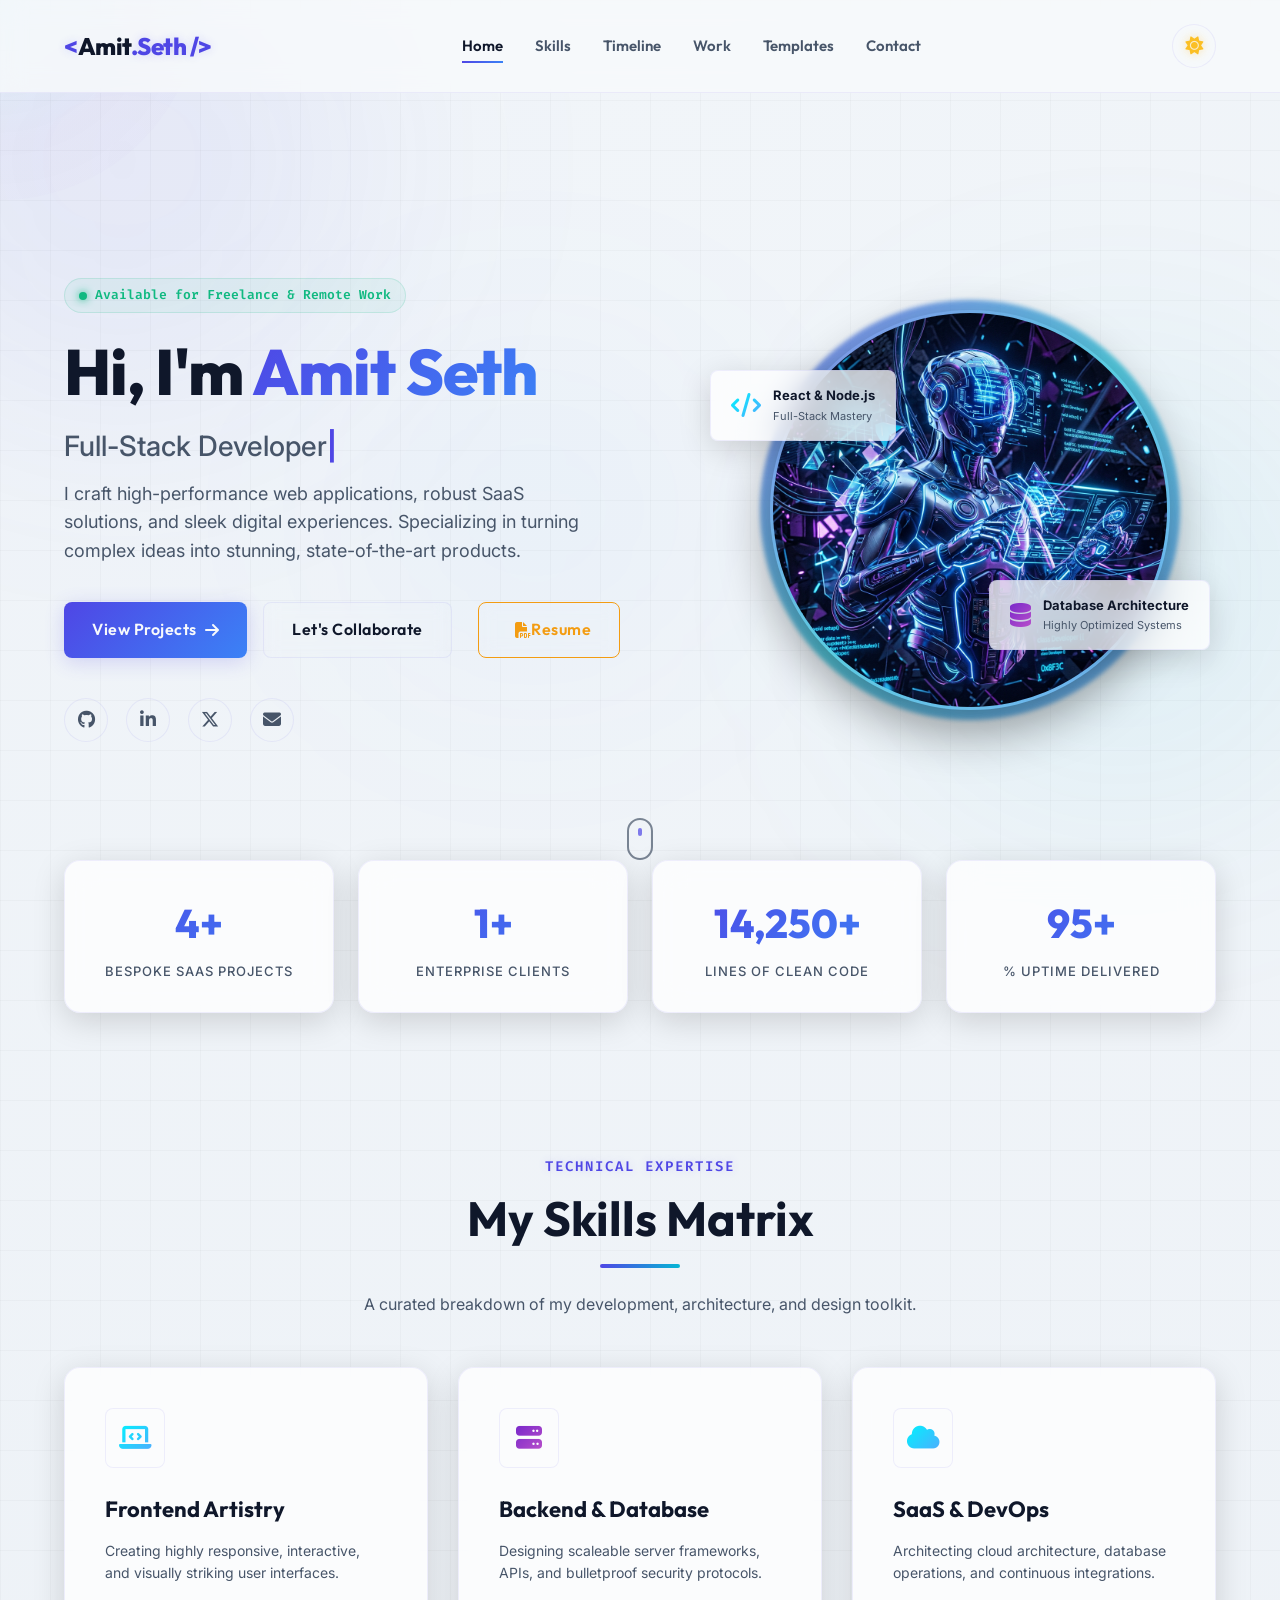
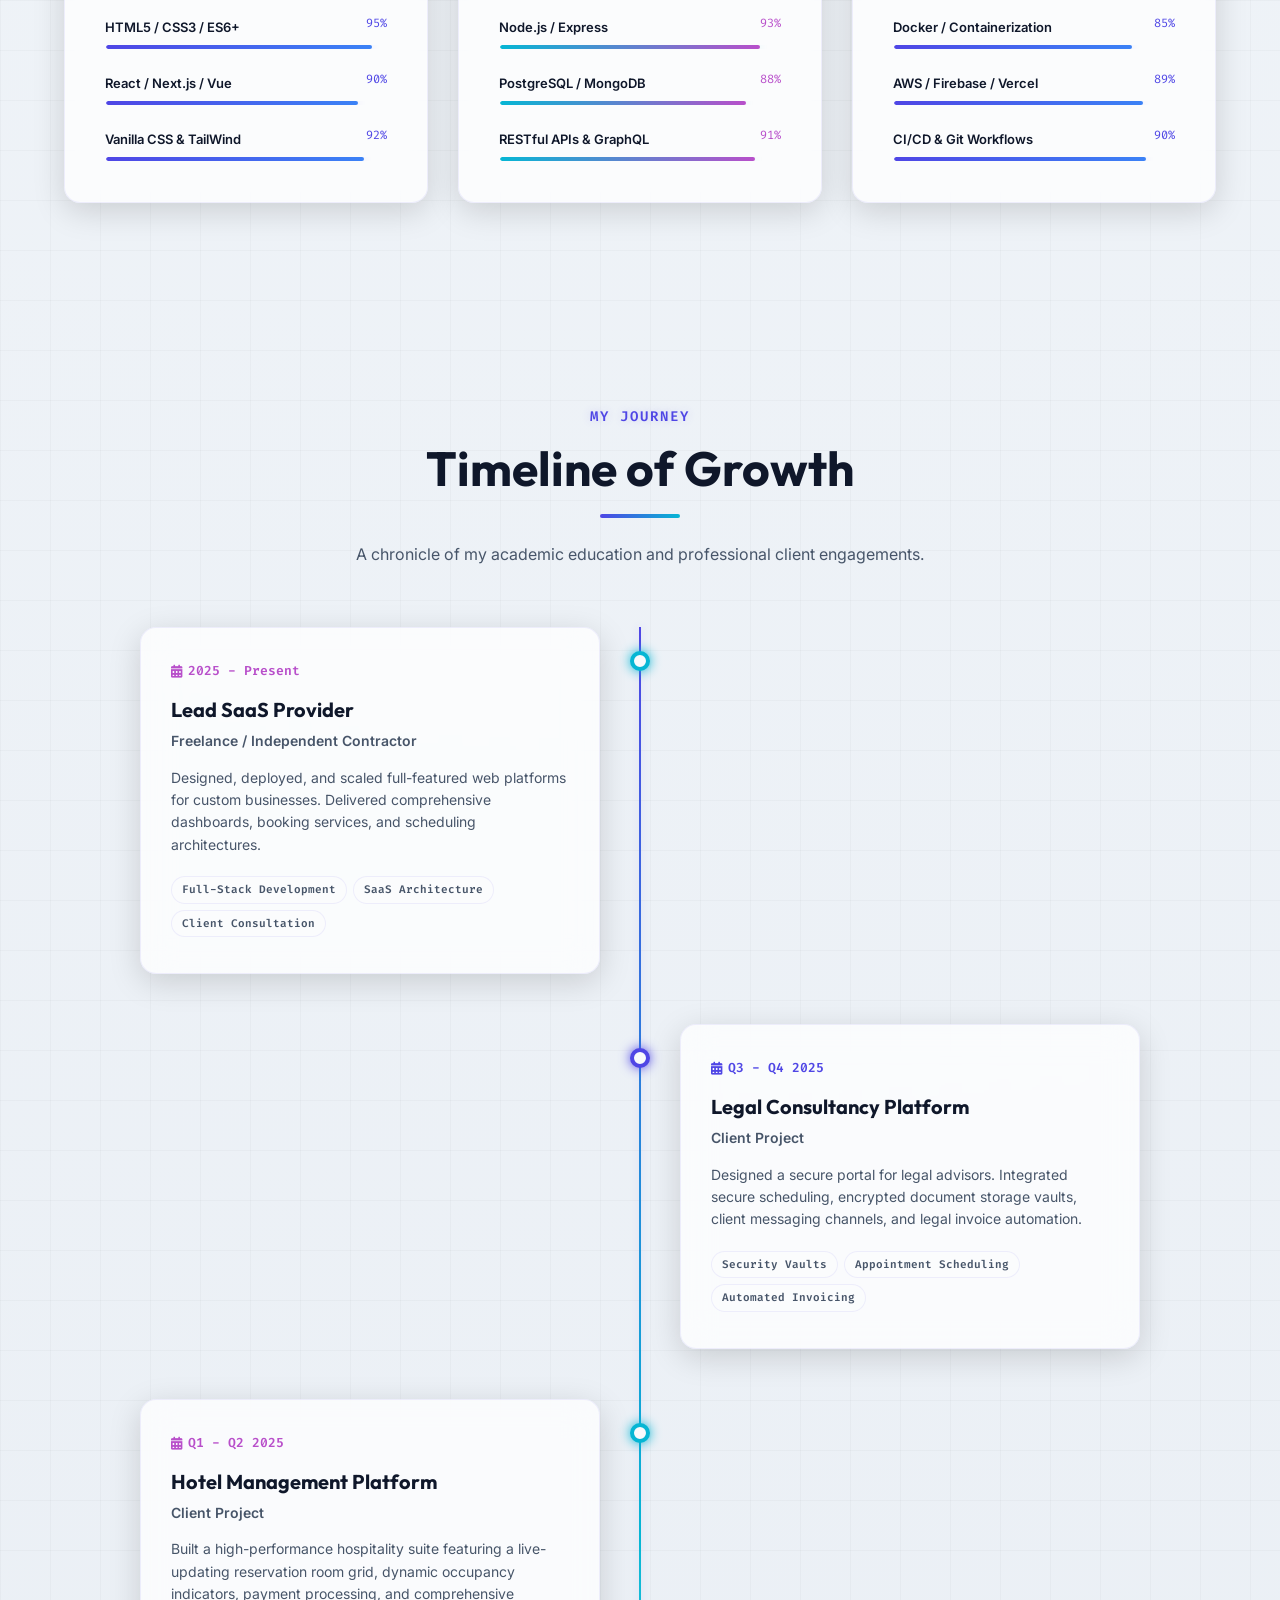
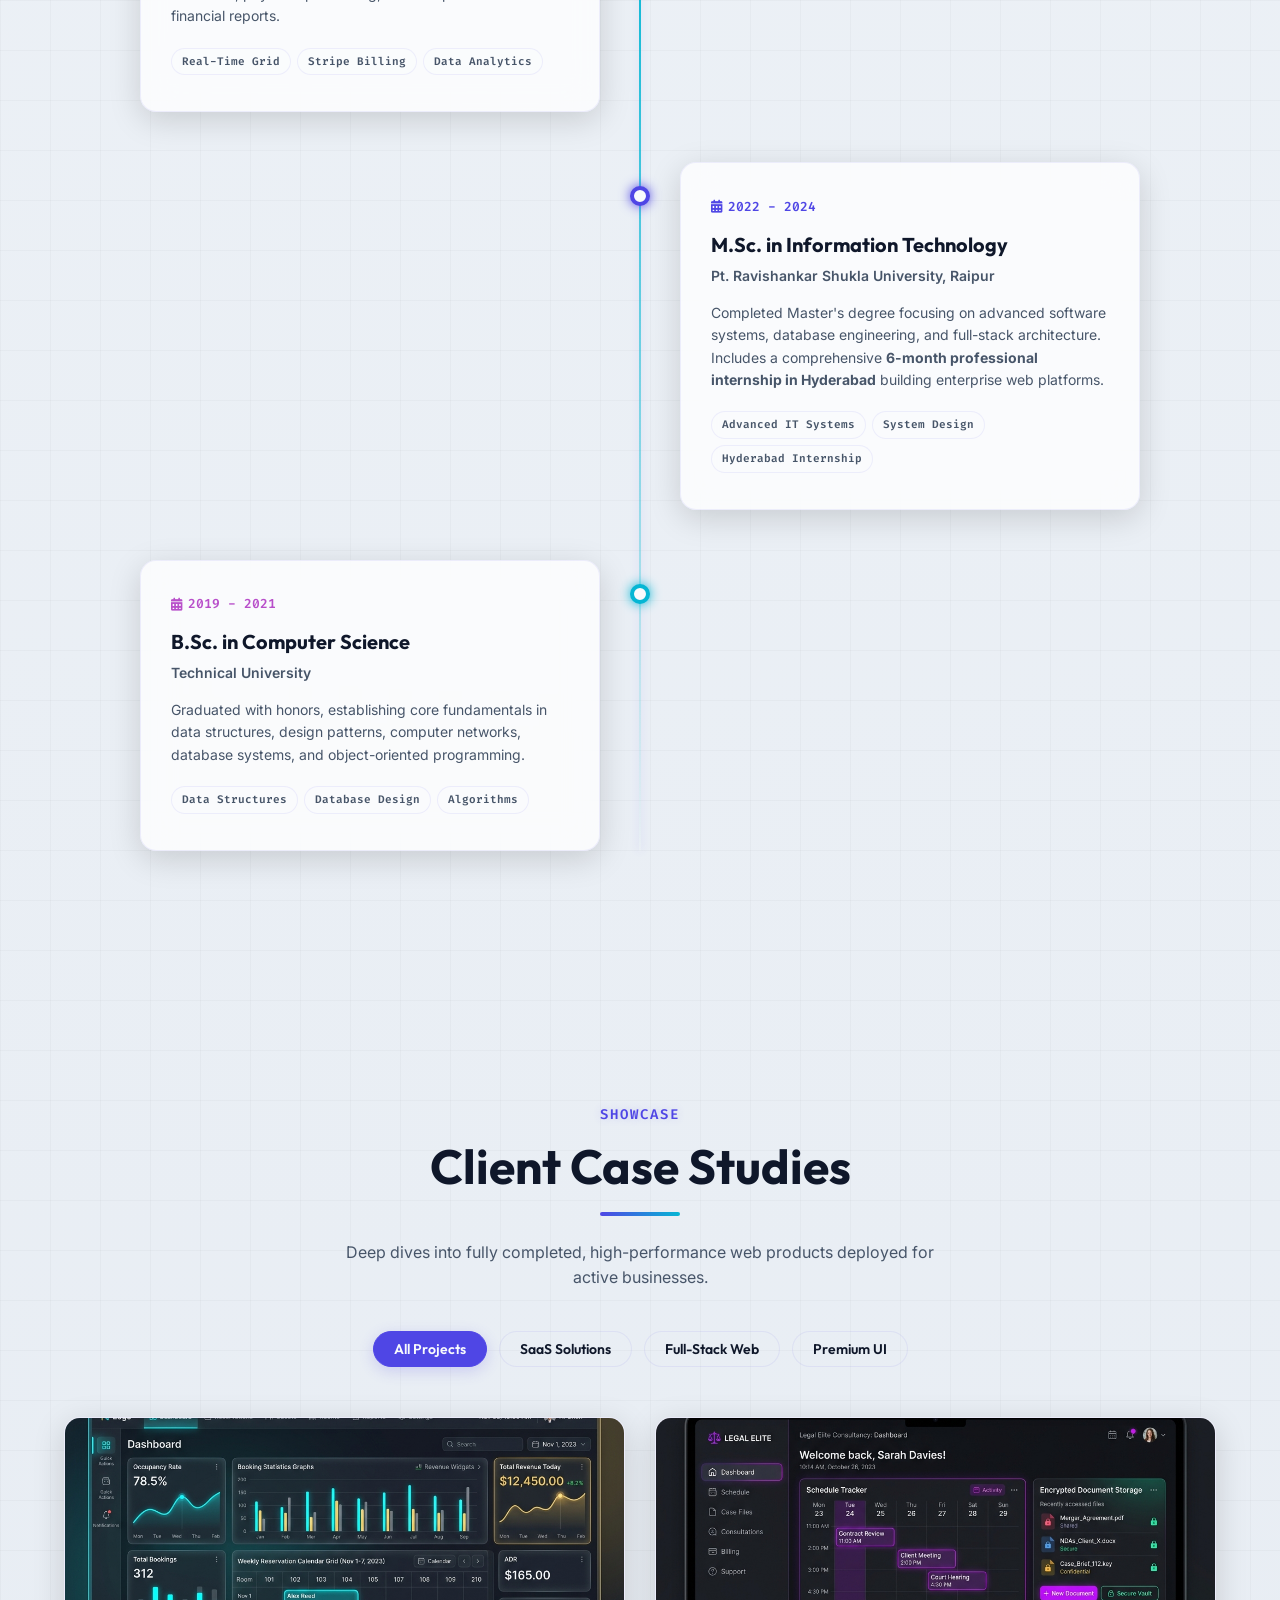
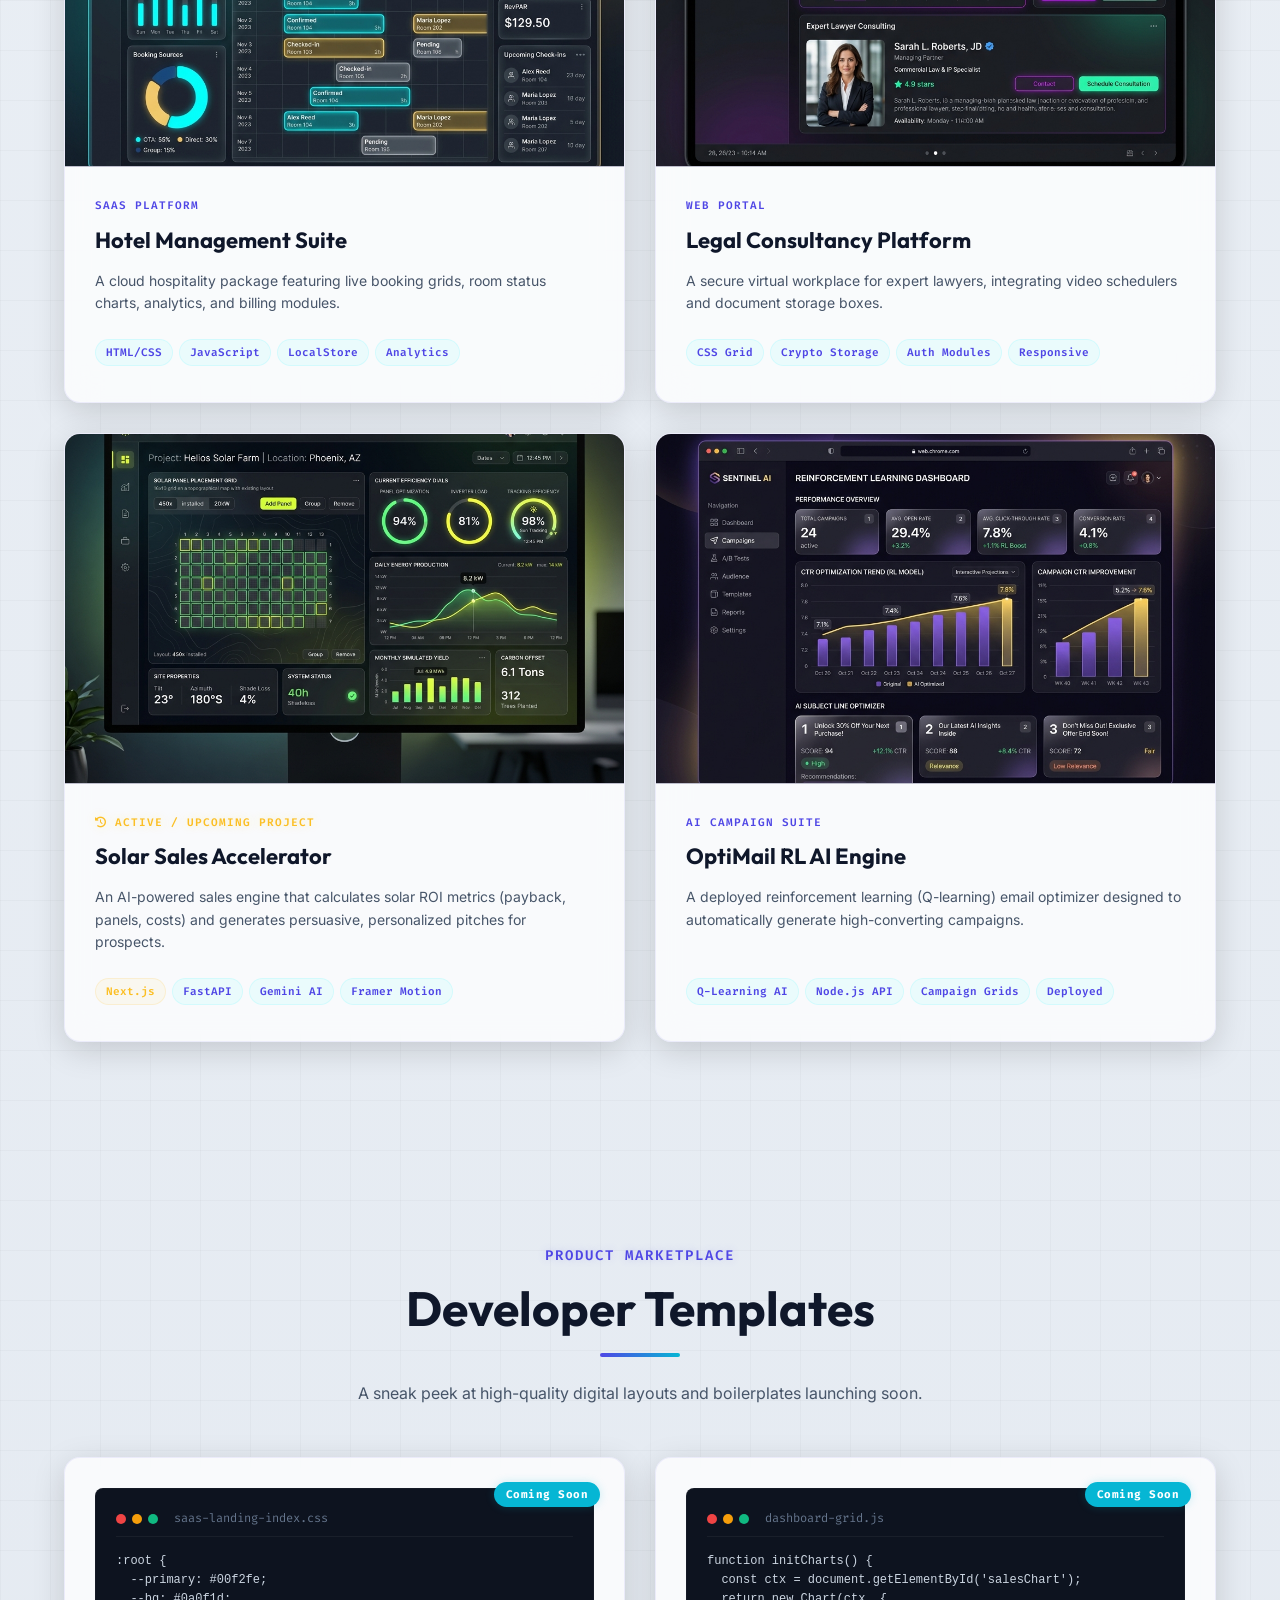
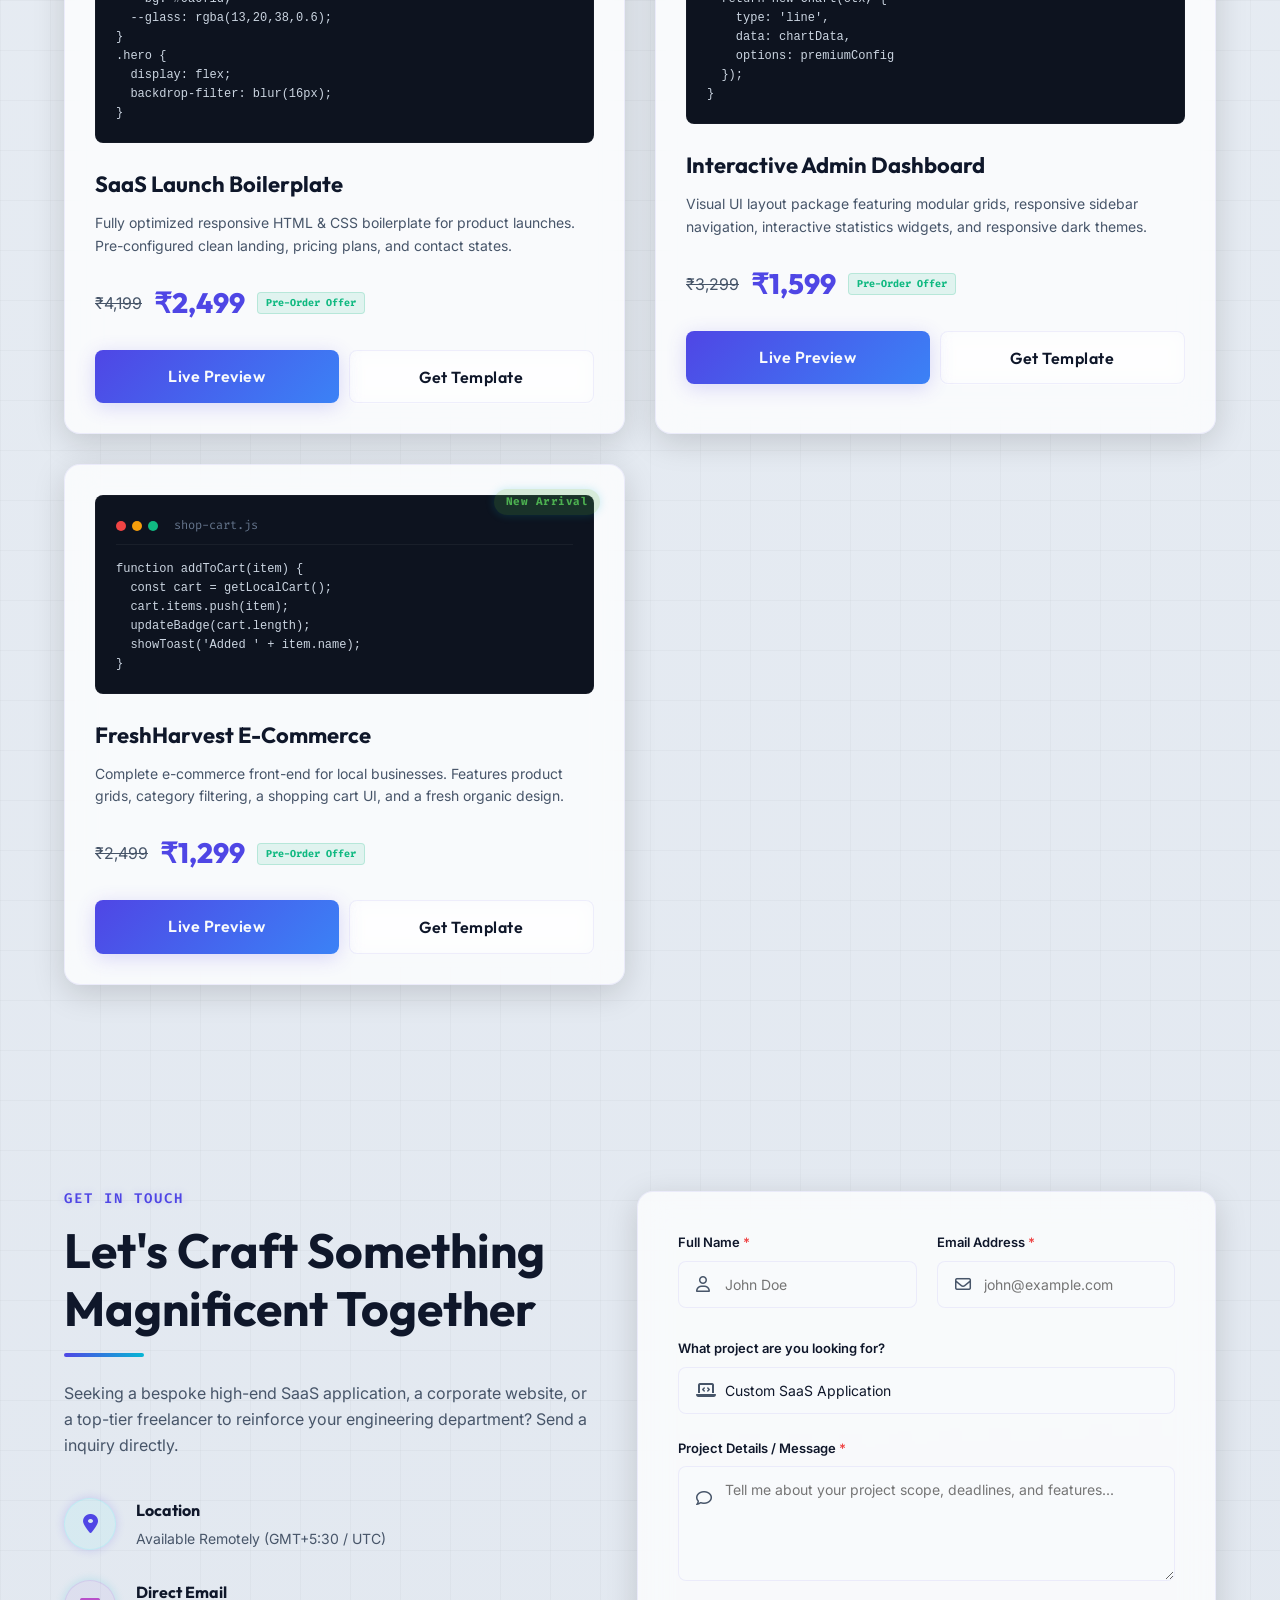
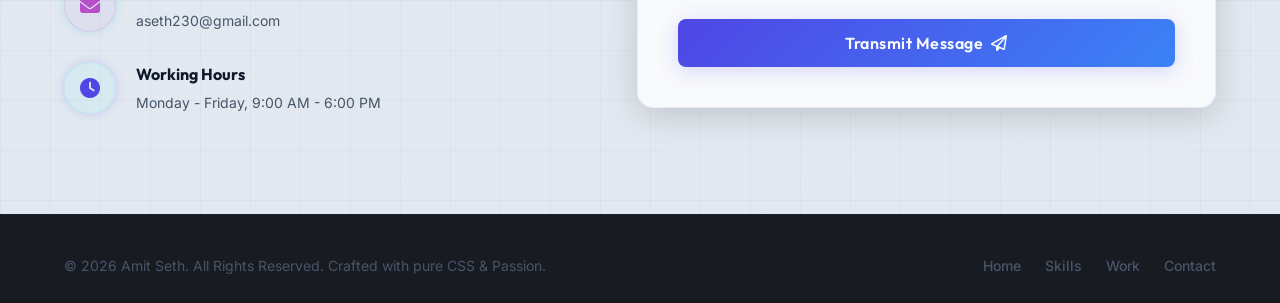
==== commit 253a6a27: "Add files via upload" ====
--- a/index.html
+++ b/index.html
@@ -89,6 +89,9 @@
             <a href="#contact" class="btn btn-secondary">
               <span>Let's Collaborate</span>
             </a>
+            <a href="resume.html" target="_blank" class="btn btn-secondary" style="border-color: var(--accent-orange, #f39c12); color: var(--accent-orange, #f39c12); margin-left: 10px;">
+              <i class="fa-solid fa-file-pdf"></i> <span>Resume</span>
+            </a>
           </div>
           <div class="social-links">
             <a href="https://github.com/Amyseth" target="_blank" aria-label="GitHub"><i class="fa-brands fa-github"></i></a>
@@ -483,7 +486,10 @@
               <div class="template-price">
                 <span class="original-price">₹4,199</span> <span class="current-price">₹2,499</span> <span class="badge-pre">Pre-Order Offer</span>
               </div>
-              <button class="btn btn-secondary btn-full pre-order-btn" data-template="SaaS Launch Boilerplate">Pre-Order Template</button>
+              <div style="display: flex; gap: 10px; margin-top: 15px;">
+                <a href="templates/saas/index.html" target="_blank" class="btn btn-primary" style="flex: 1; text-align: center;">Live Preview</a>
+                <button class="btn btn-secondary pre-order-btn" style="flex: 1;" data-template="SaaS Launch Boilerplate">Get Template</button>
+              </div>
             </div>
           </div>
 
@@ -510,7 +516,38 @@
               <div class="template-price">
                 <span class="original-price">₹3,299</span> <span class="current-price">₹1,599</span> <span class="badge-pre">Pre-Order Offer</span>
               </div>
-              <button class="btn btn-secondary btn-full pre-order-btn" data-template="Interactive Admin Dashboard">Pre-Order Template</button>
+              <div style="display: flex; gap: 10px; margin-top: 15px;">
+                <a href="templates/admin/index.html" target="_blank" class="btn btn-primary" style="flex: 1; text-align: center;">Live Preview</a>
+                <button class="btn btn-secondary pre-order-btn" style="flex: 1;" data-template="Interactive Admin Dashboard">Get Template</button>
+              </div>
+            </div>
+          </div>
+
+          <!-- Template 3: Organic Grocery E-Commerce -->
+          <div class="template-card glass-panel">
+            <div class="template-badge" style="background: rgba(76, 175, 80, 0.2); color: #4caf50; border-color: rgba(76, 175, 80, 0.4);">New Arrival</div>
+            <div class="template-preview">
+              <div class="code-header">
+                <span class="dot red"></span><span class="dot yellow"></span><span class="dot green"></span>
+                <span class="code-title">shop-cart.js</span>
+              </div>
+              <pre><code>function addToCart(item) {
+  const cart = getLocalCart();
+  cart.items.push(item);
+  updateBadge(cart.length);
+  showToast('Added ' + item.name);
+}</code></pre>
+            </div>
+            <div class="template-info">
+              <h3>FreshHarvest E-Commerce</h3>
+              <p>Complete e-commerce front-end for local businesses. Features product grids, category filtering, a shopping cart UI, and a fresh organic design.</p>
+              <div class="template-price">
+                <span class="original-price">₹2,499</span> <span class="current-price">₹1,299</span> <span class="badge-pre">Pre-Order Offer</span>
+              </div>
+              <div style="display: flex; gap: 10px; margin-top: 15px;">
+                <a href="templates/grocery/index.html" target="_blank" class="btn btn-primary" style="flex: 1; text-align: center;">Live Preview</a>
+                <button class="btn btn-secondary pre-order-btn" style="flex: 1;" data-template="FreshHarvest E-Commerce">Get Template</button>
+              </div>
             </div>
           </div>
         </div>
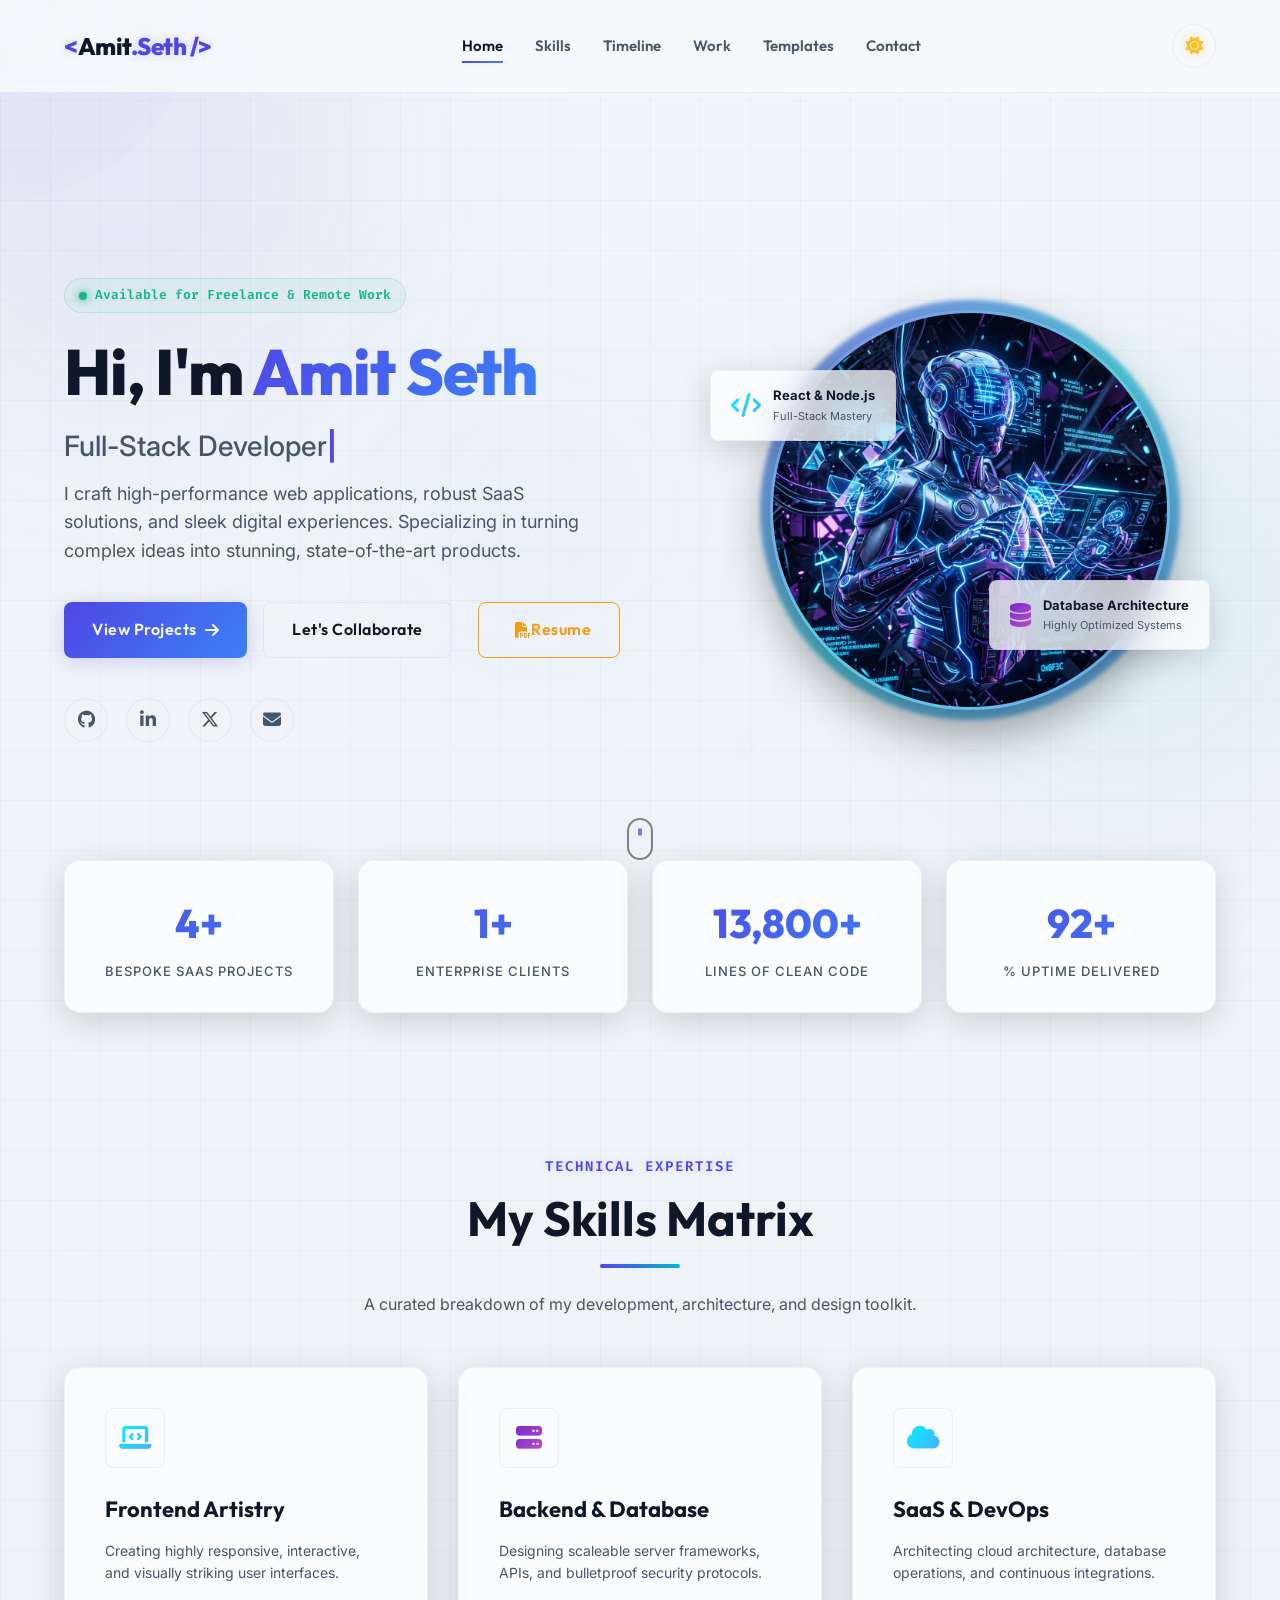
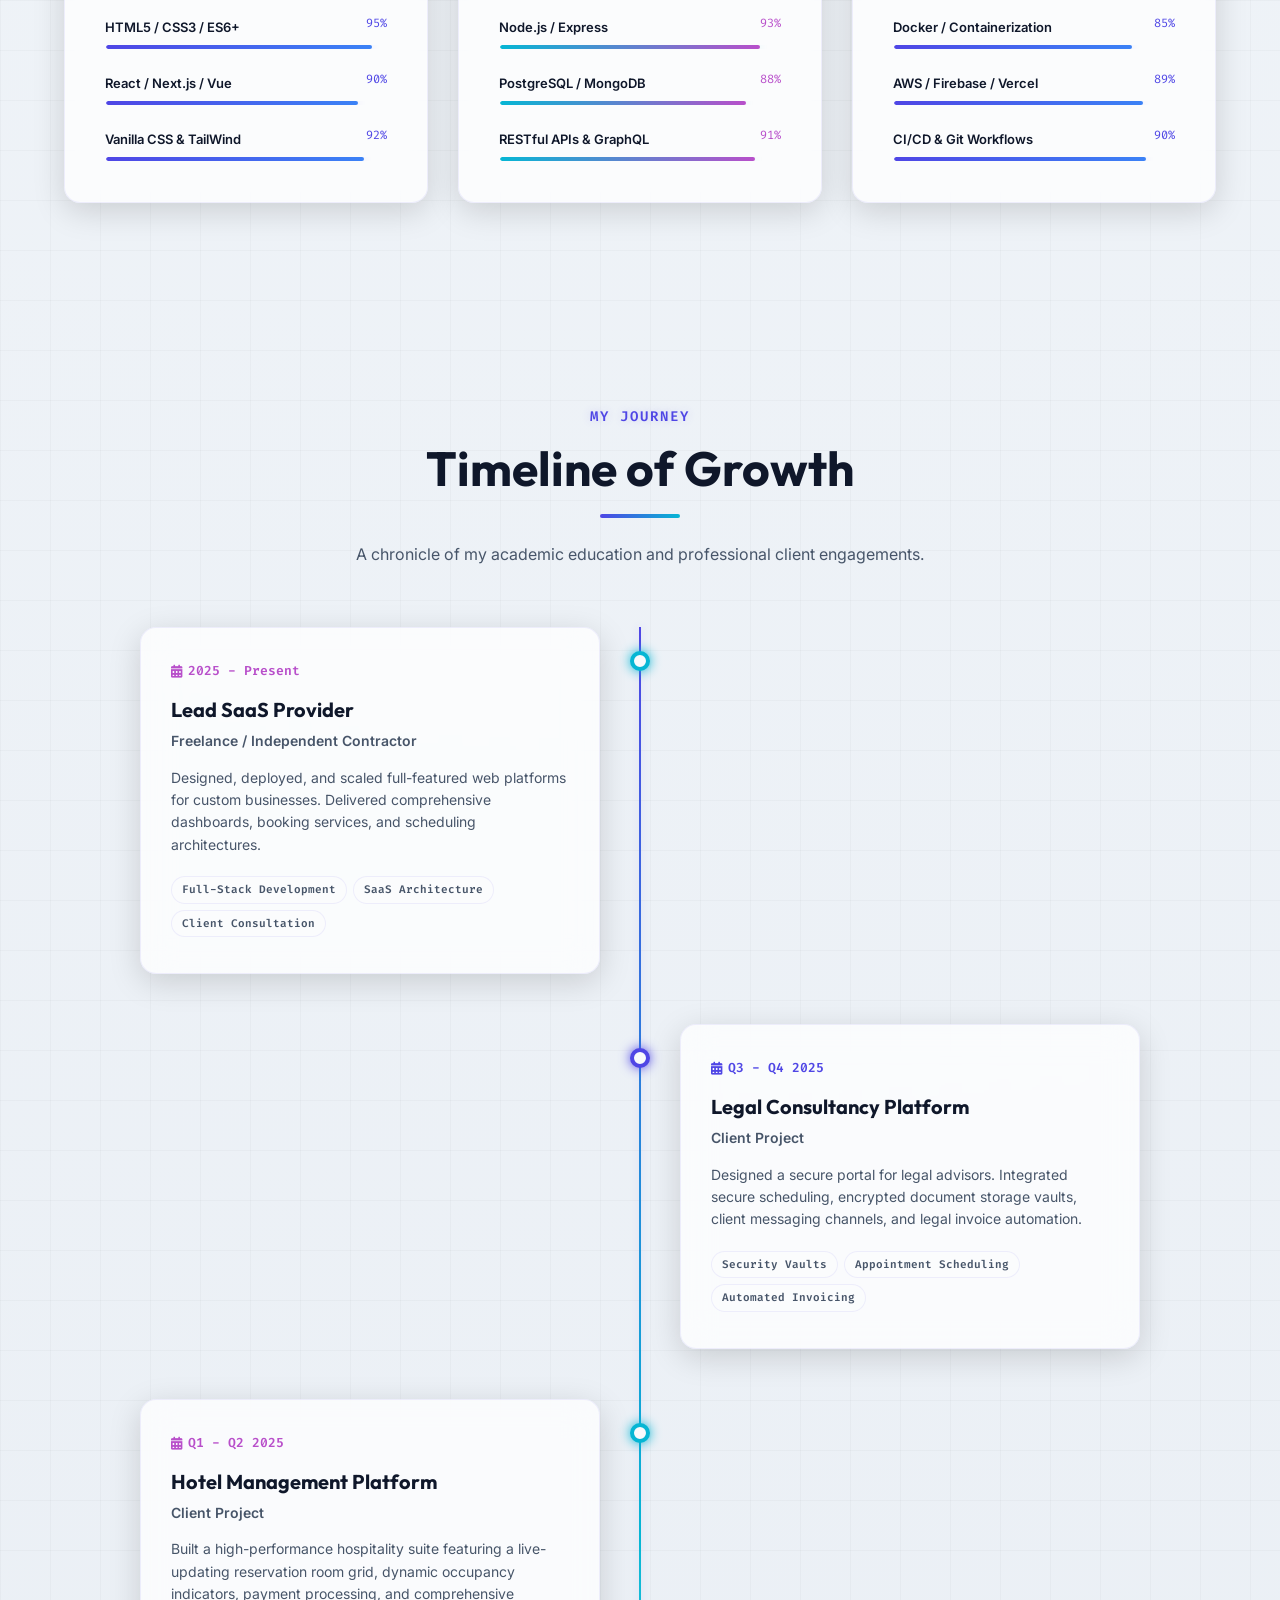
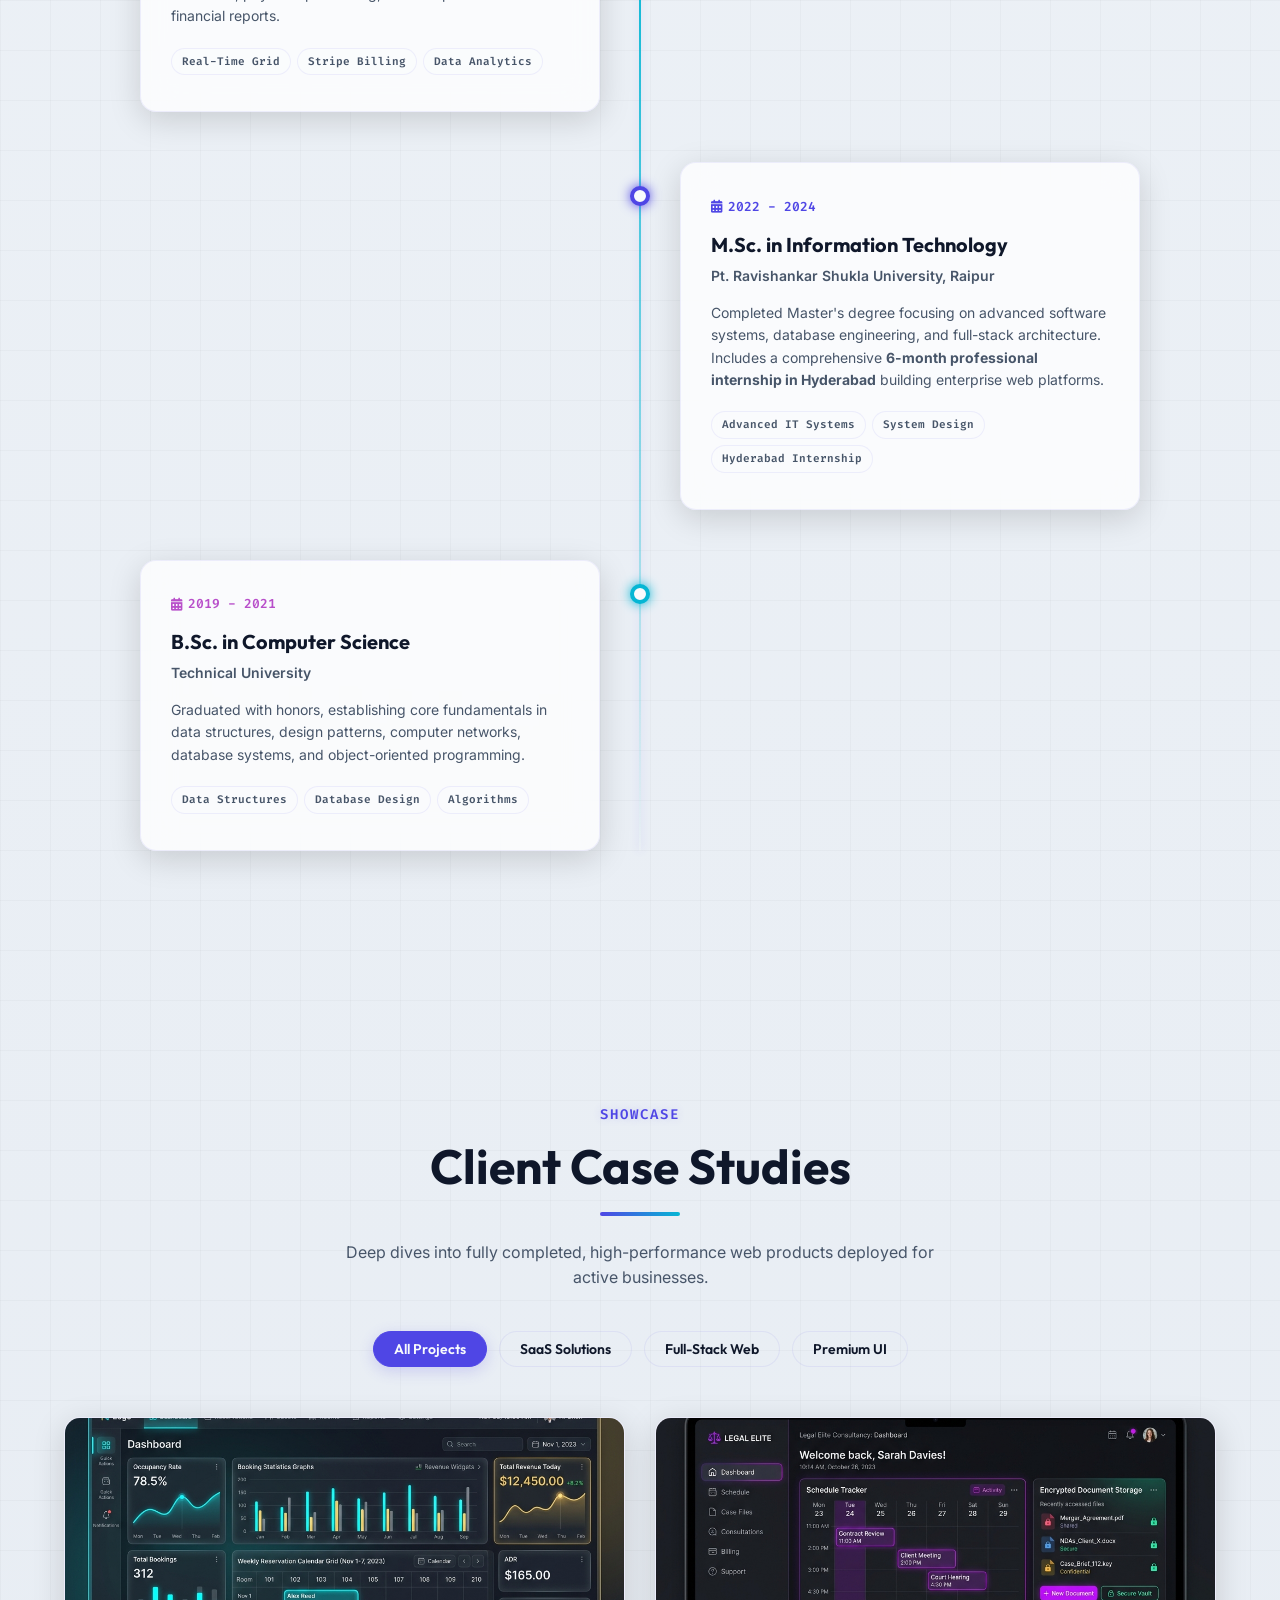
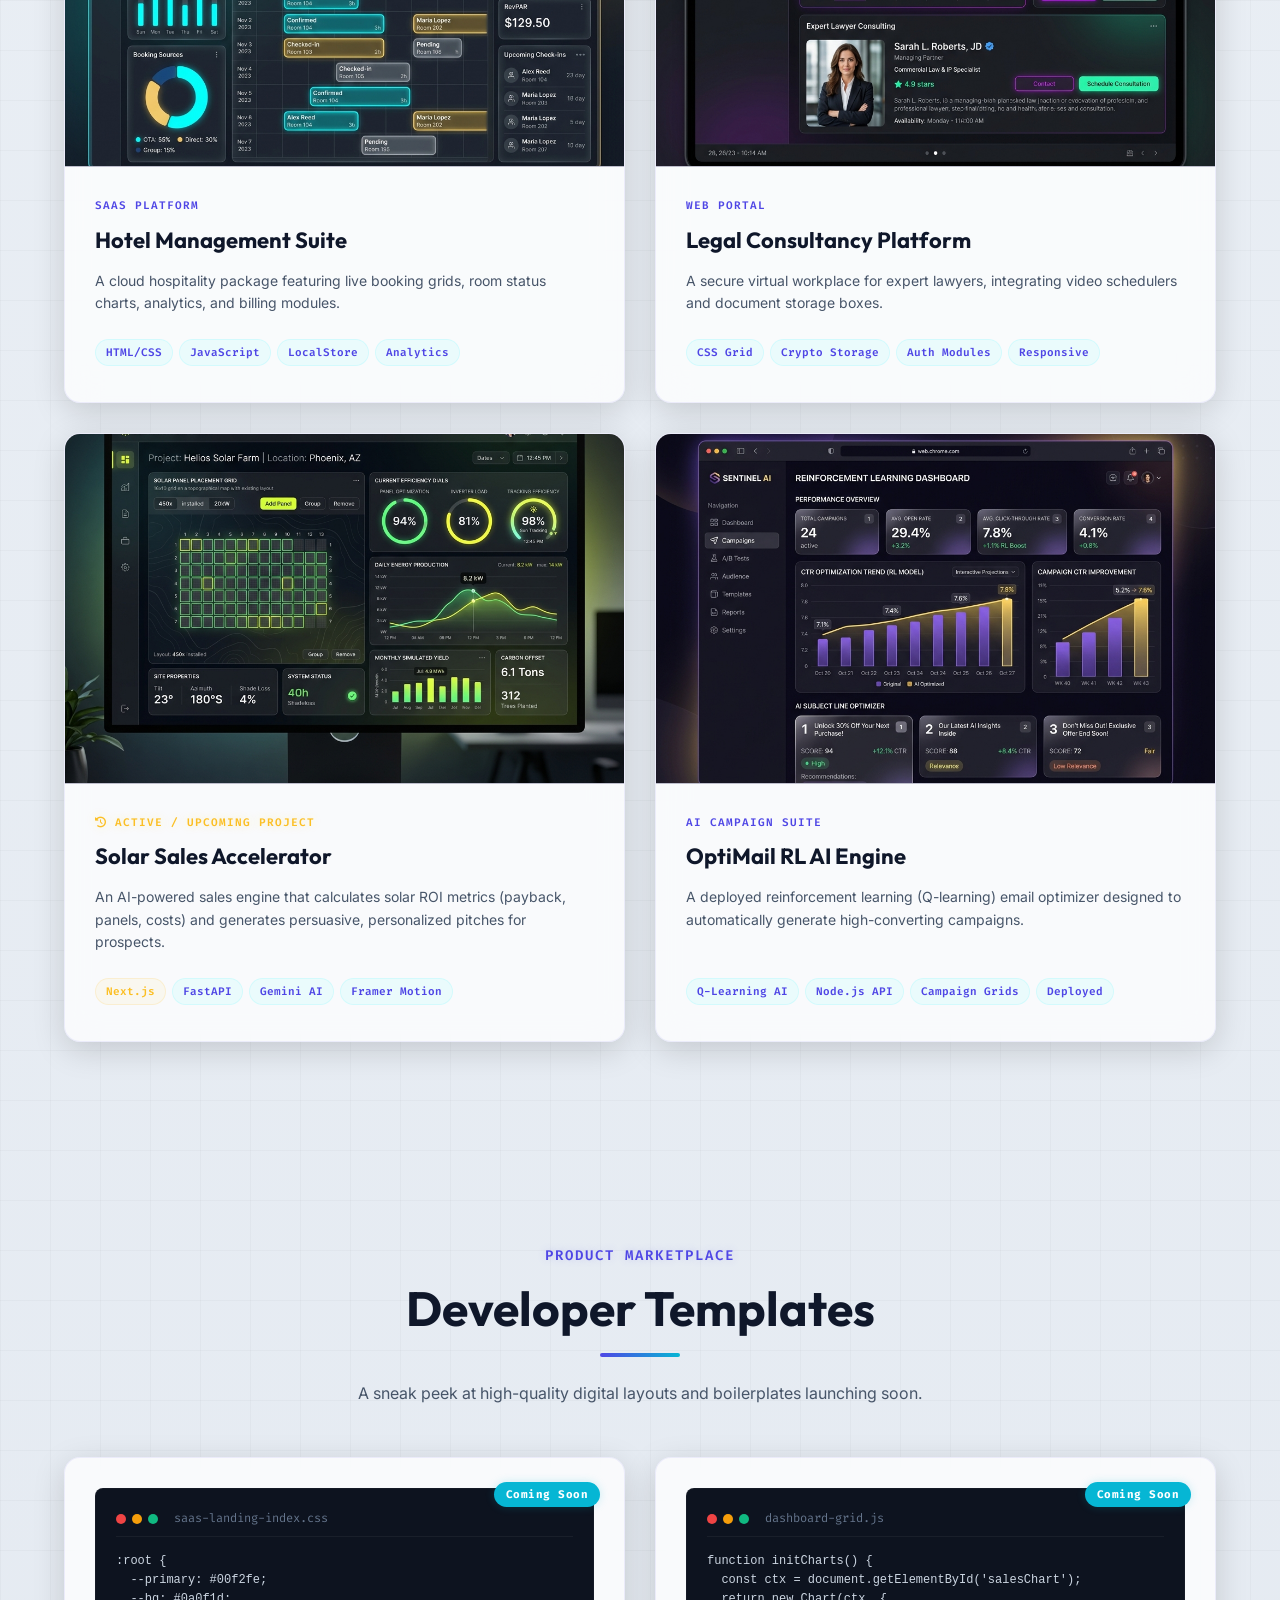
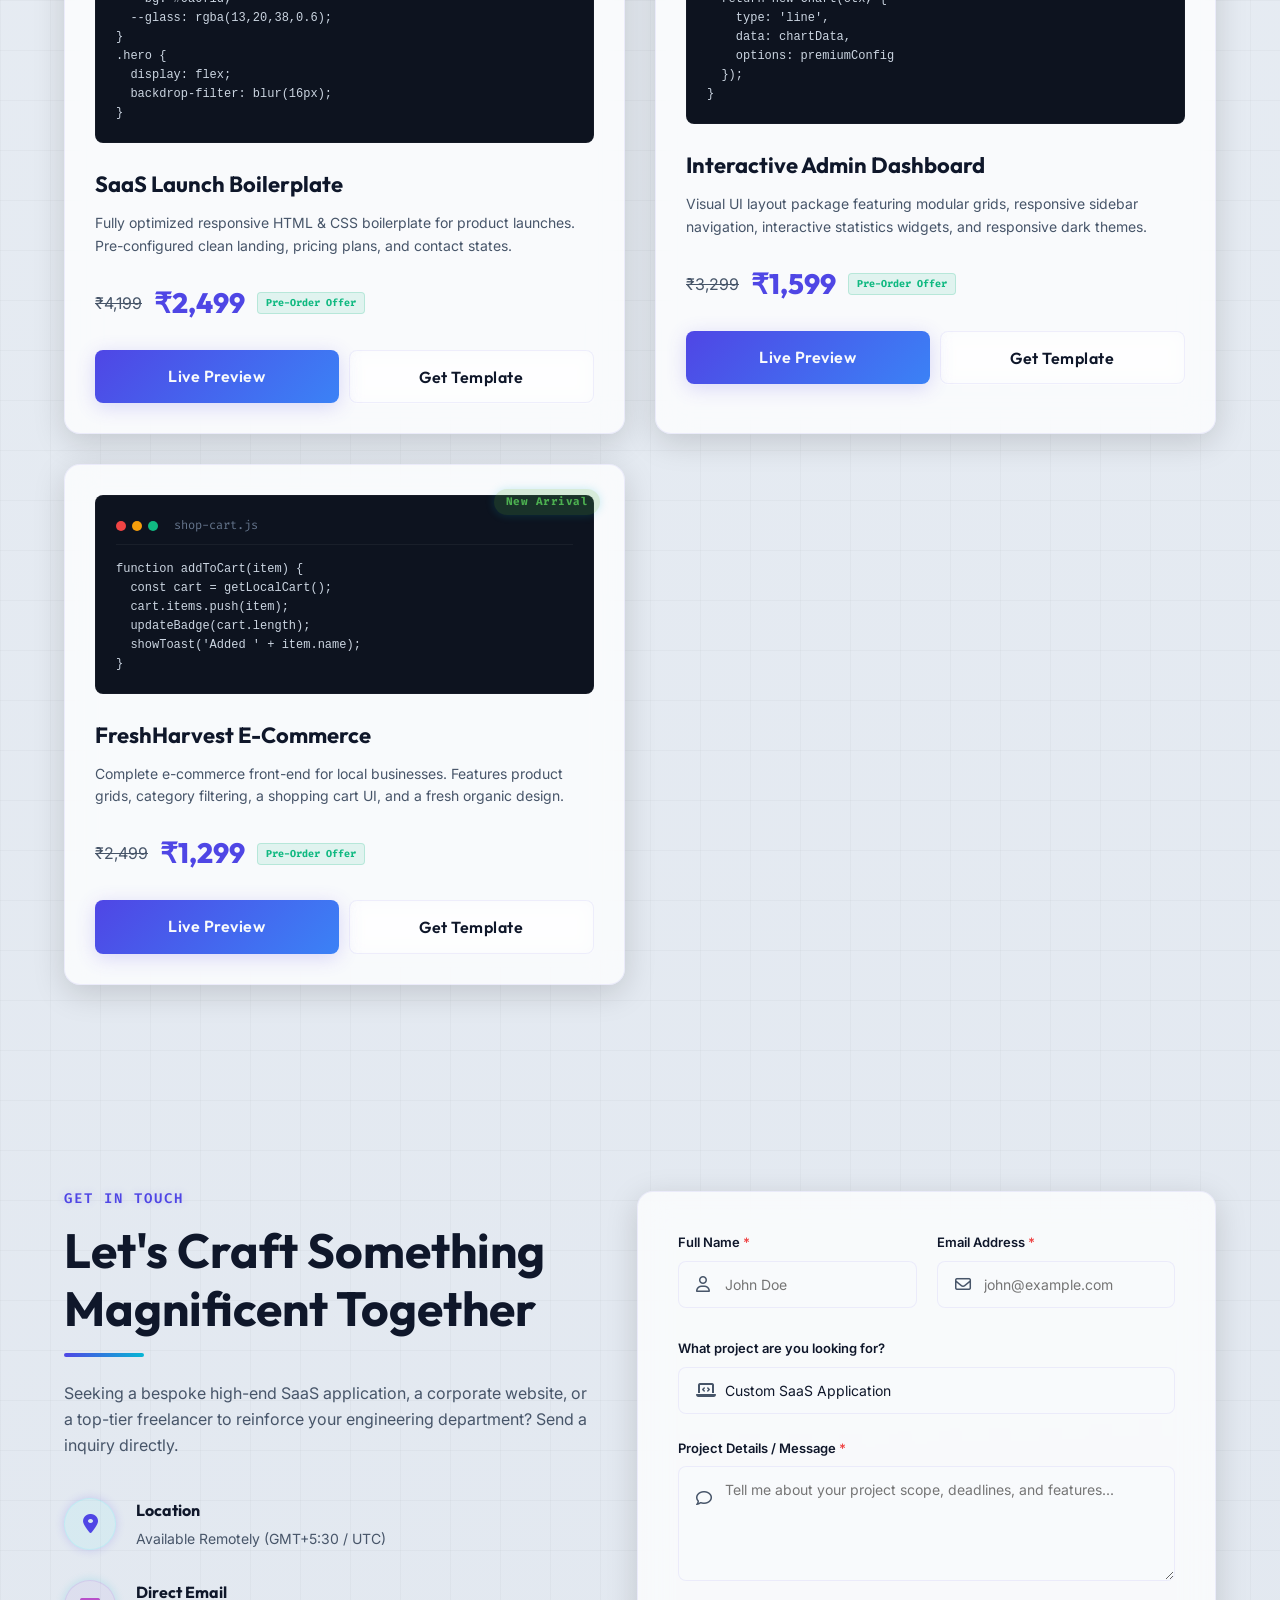
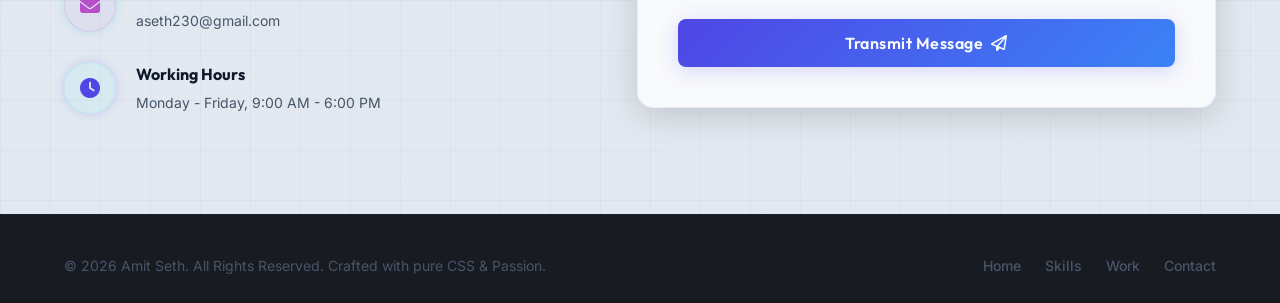
==== commit fac0af1c: "Add files via upload" ====
--- a/index.html
+++ b/index.html
@@ -8,10 +8,11 @@
   <meta name="author" content="Amit Seth">
   <meta property="og:title" content="Amit Seth | Full-Stack Developer & SaaS Architect">
   <meta property="og:description" content="Explore state-of-the-art web applications, SaaS platforms, and digital products tailored for ultimate performance and modern aesthetics.">
-  <meta property="og:image" content="assets/avatar.png">
+  <meta property="og:image" content="assets/og-image.png">
   <meta property="og:type" content="website">
   
   <title>Amit Seth | Full-Stack Developer & SaaS Architect</title>
+  <link rel="icon" type="image/png" href="assets/favicon.png">
   
   <!-- Preconnecting Google Fonts -->
   <link rel="preconnect" href="https://fonts.googleapis.com">
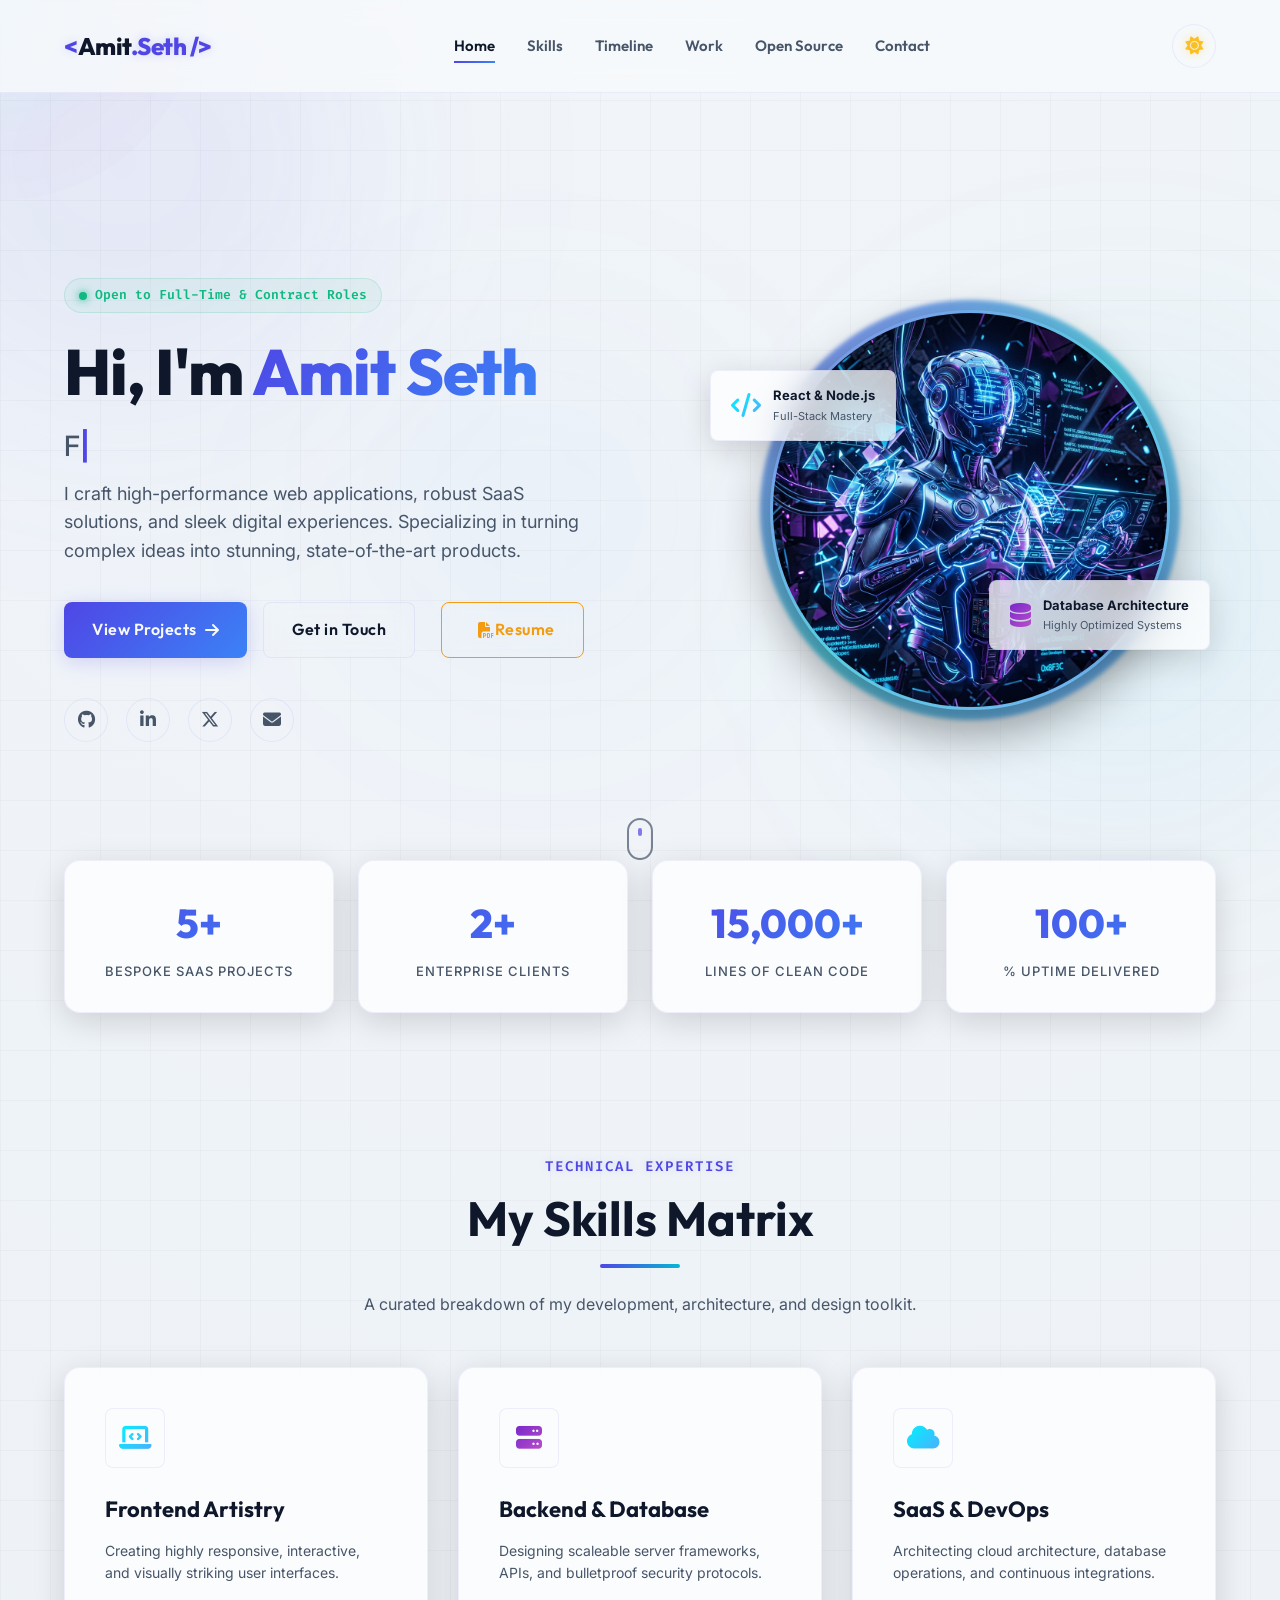
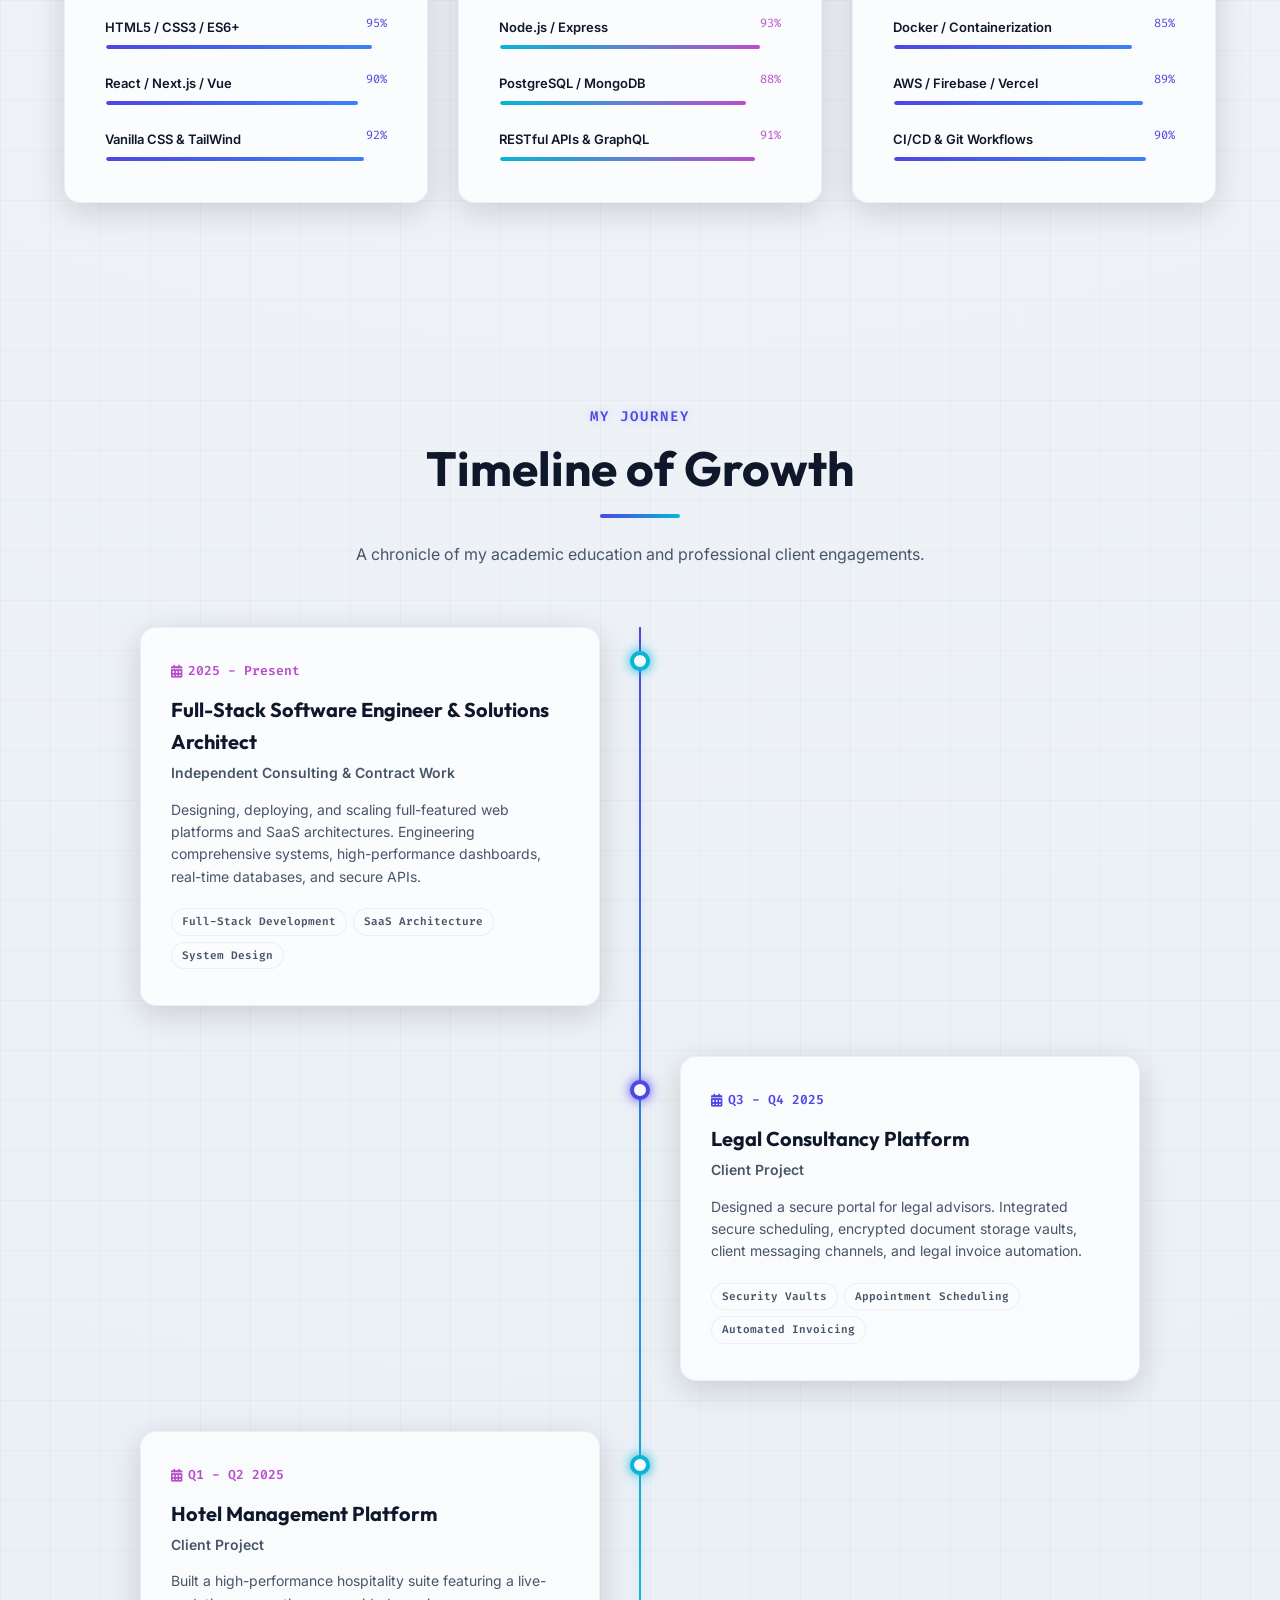
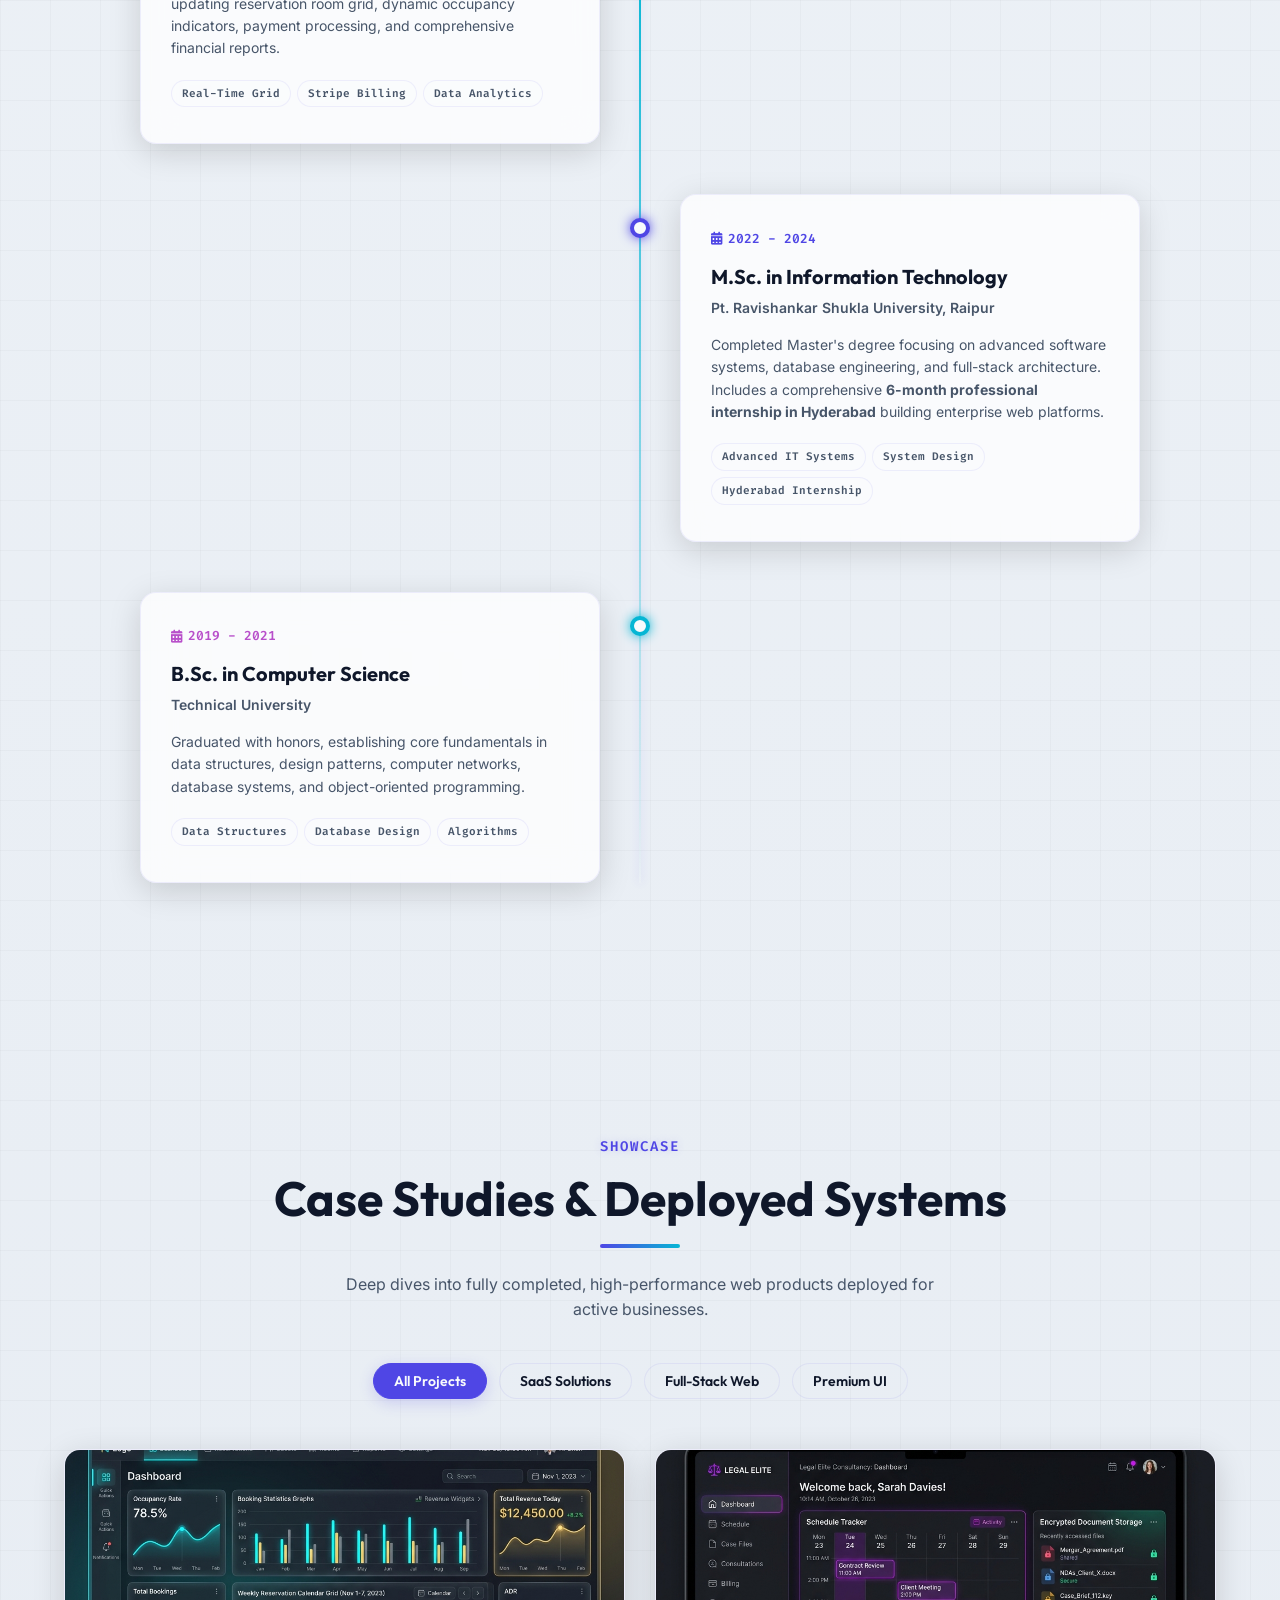
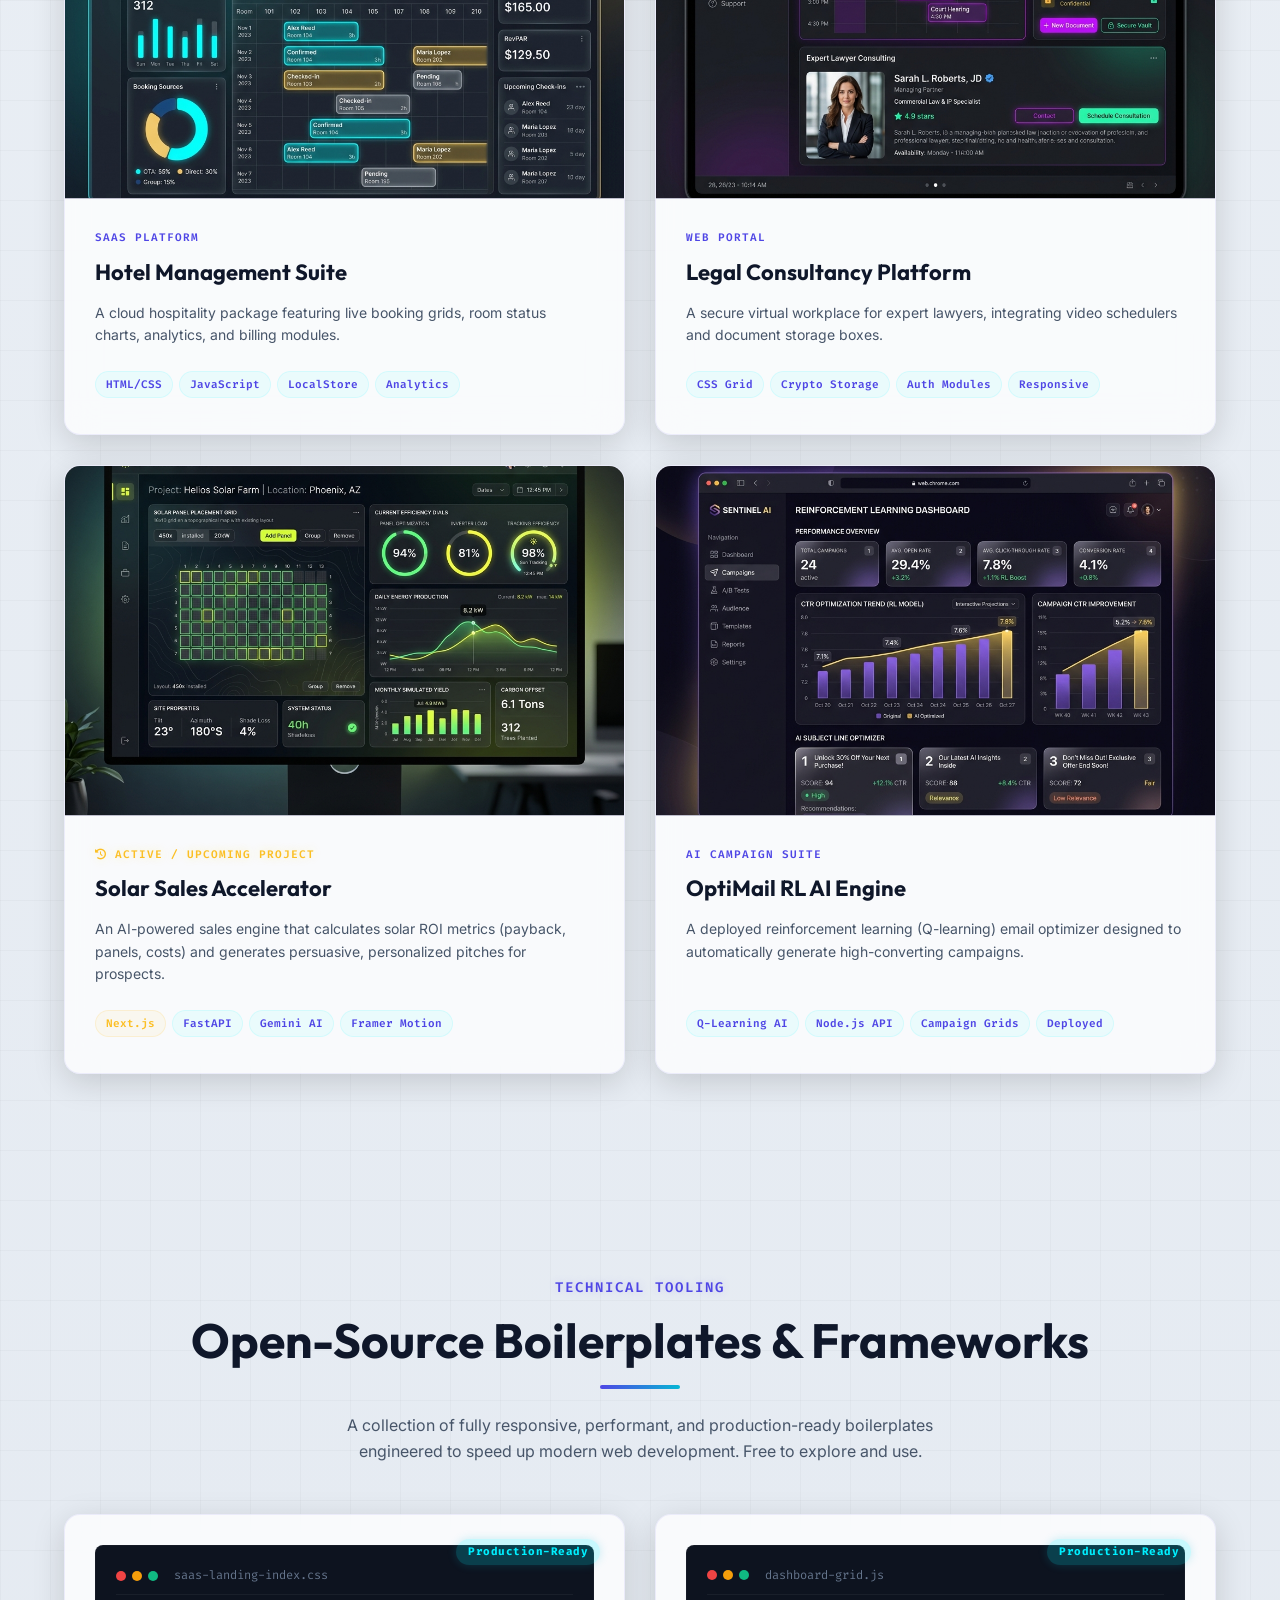
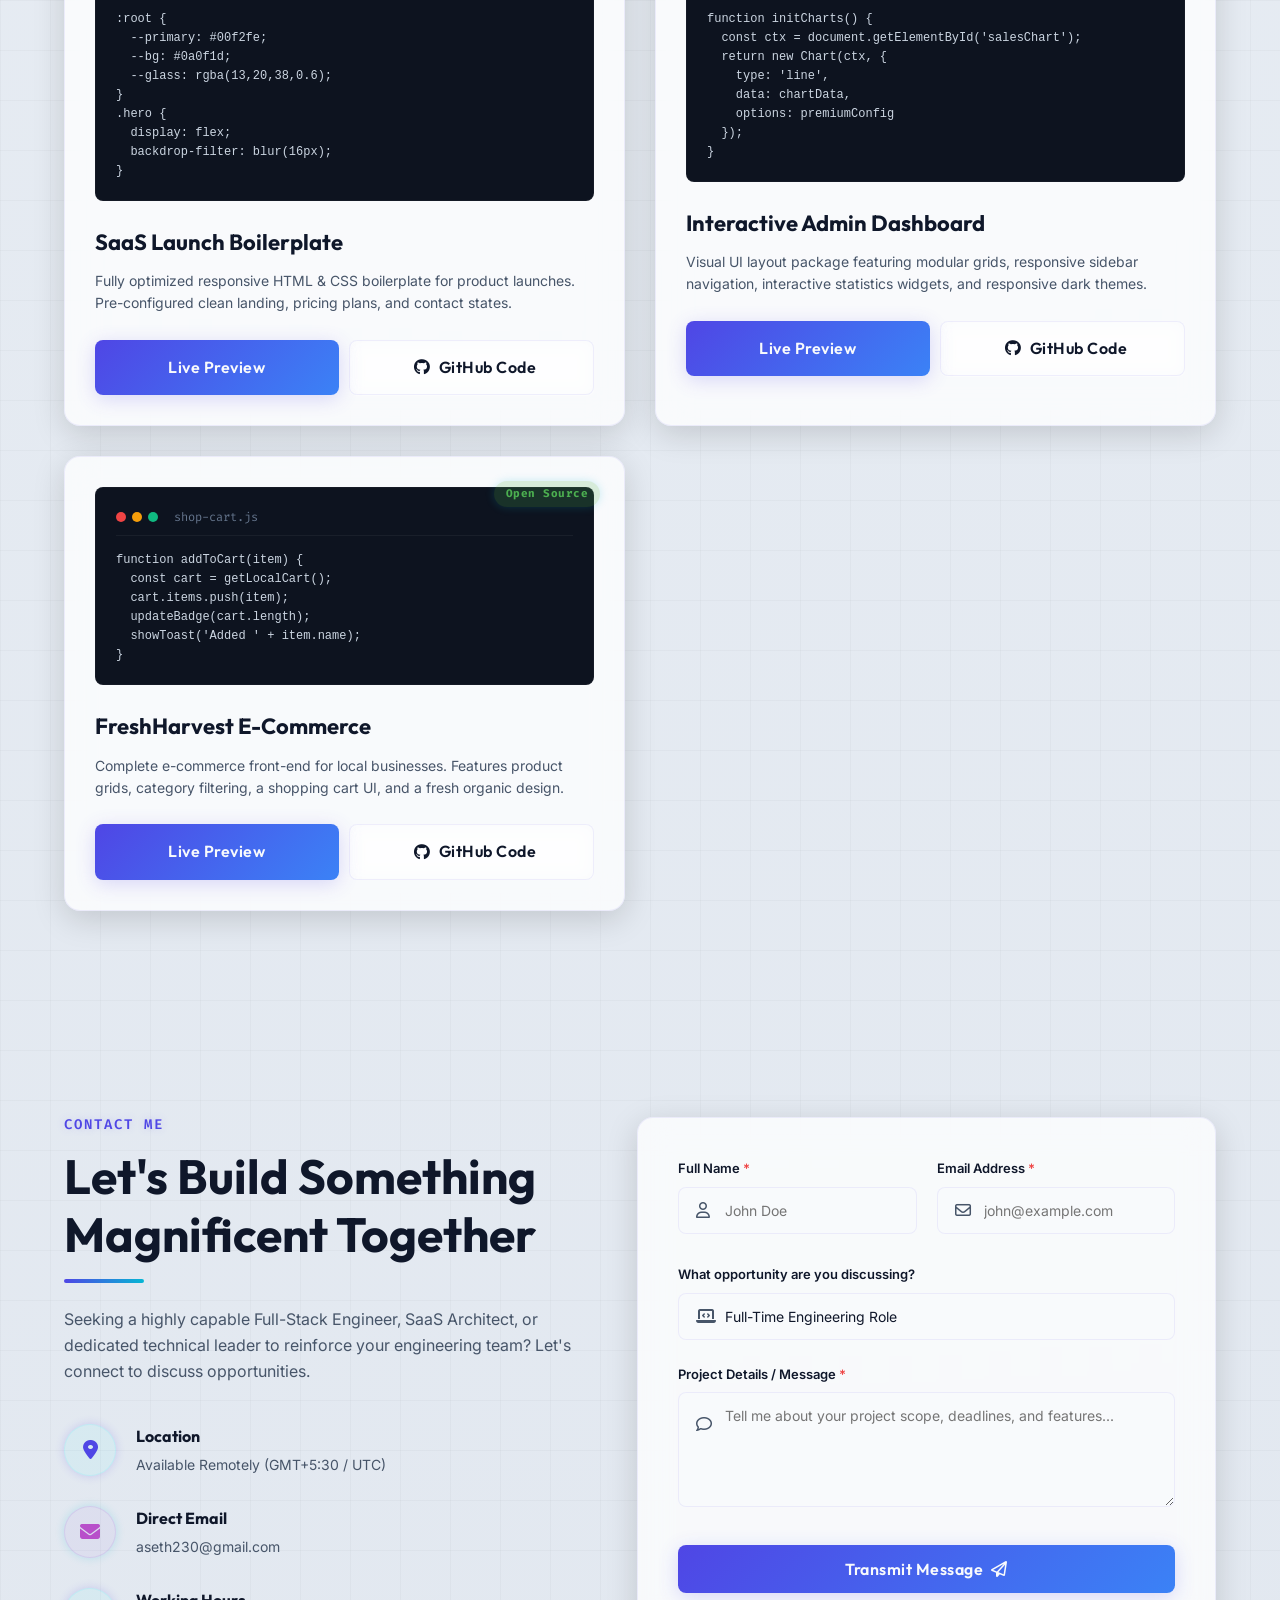
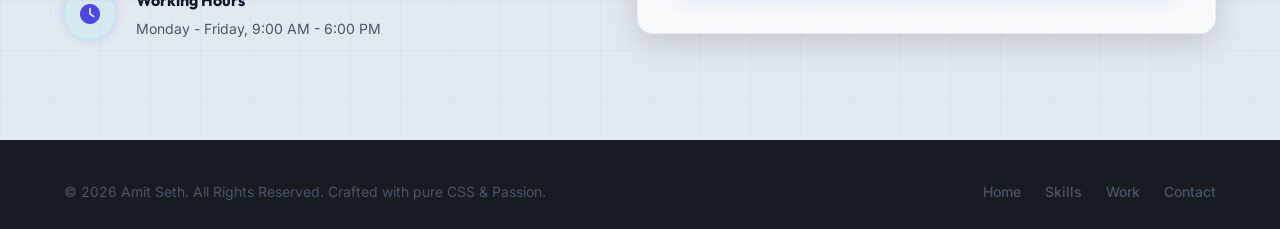
==== commit 5fc0c004: "Add files via upload" ====
--- a/index.html
+++ b/index.html
@@ -47,7 +47,7 @@
           <li><a href="#skills" class="nav-link">Skills</a></li>
           <li><a href="#experience" class="nav-link">Timeline</a></li>
           <li><a href="#projects" class="nav-link">Work</a></li>
-          <li><a href="#templates" class="nav-link">Templates</a></li>
+          <li><a href="#templates" class="nav-link">Open Source</a></li>
           <li><a href="#contact" class="nav-link">Contact</a></li>
         </ul>
       </nav>
@@ -72,7 +72,7 @@
       <div class="container hero-grid">
         <div class="hero-content">
           <div class="hero-badge">
-            <span class="badge-dot"></span> Available for Freelance & Remote Work
+            <span class="badge-dot"></span> Open to Full-Time & Contract Roles
           </div>
           <h1 class="hero-title">
             Hi, I'm <span class="text-gradient">Amit Seth</span>
@@ -88,7 +88,7 @@
               <span>View Projects</span> <i class="fa-solid fa-arrow-right"></i>
             </a>
             <a href="#contact" class="btn btn-secondary">
-              <span>Let's Collaborate</span>
+              <span>Get in Touch</span>
             </a>
             <a href="resume.html" target="_blank" class="btn btn-secondary" style="border-color: var(--accent-orange, #f39c12); color: var(--accent-orange, #f39c12); margin-left: 10px;">
               <i class="fa-solid fa-file-pdf"></i> <span>Resume</span>
@@ -259,13 +259,13 @@
             <div class="timeline-dot"></div>
             <div class="timeline-content glass-panel">
               <span class="timeline-date"><i class="fa-solid fa-calendar-days"></i> 2025 - Present</span>
-              <h3>Lead SaaS Provider</h3>
-              <h4 class="timeline-org">Freelance / Independent Contractor</h4>
-              <p>Designed, deployed, and scaled full-featured web platforms for custom businesses. Delivered comprehensive dashboards, booking services, and scheduling architectures.</p>
+              <h3>Full-Stack Software Engineer & Solutions Architect</h3>
+              <h4 class="timeline-org">Independent Consulting & Contract Work</h4>
+              <p>Designing, deploying, and scaling full-featured web platforms and SaaS architectures. Engineering comprehensive systems, high-performance dashboards, real-time databases, and secure APIs.</p>
               <div class="timeline-tags">
                 <span class="tag">Full-Stack Development</span>
                 <span class="tag">SaaS Architecture</span>
-                <span class="tag">Client Consultation</span>
+                <span class="tag">System Design</span>
               </div>
             </div>
           </div>
@@ -342,7 +342,7 @@
       <div class="container">
         <div class="section-header text-center">
           <span class="subheading">Showcase</span>
-          <h2 class="section-title">Client Case Studies</h2>
+          <h2 class="section-title">Case Studies & Deployed Systems</h2>
           <div class="title-divider"></div>
           <p class="section-description">Deep dives into fully completed, high-performance web products deployed for active businesses.</p>
         </div>
@@ -456,16 +456,16 @@
     <section id="templates" class="templates-section section-padding">
       <div class="container">
         <div class="section-header text-center">
-          <span class="subheading">Product Marketplace</span>
-          <h2 class="section-title">Developer Templates</h2>
+          <span class="subheading">Technical Tooling</span>
+          <h2 class="section-title">Open-Source Boilerplates & Frameworks</h2>
           <div class="title-divider"></div>
-          <p class="section-description">A sneak peek at high-quality digital layouts and boilerplates launching soon.</p>
+          <p class="section-description">A collection of fully responsive, performant, and production-ready boilerplates engineered to speed up modern web development. Free to explore and use.</p>
         </div>
 
         <div class="templates-grid">
           <!-- Template 1: SaaS Launch Boilerplate -->
           <div class="template-card glass-panel">
-            <div class="template-badge">Coming Soon</div>
+            <div class="template-badge" style="background: rgba(0, 240, 255, 0.2); color: #00f0ff; border-color: rgba(0, 240, 255, 0.4);">Production-Ready</div>
             <div class="template-preview">
               <div class="code-header">
                 <span class="dot red"></span><span class="dot yellow"></span><span class="dot green"></span>
@@ -484,19 +484,18 @@
             <div class="template-info">
               <h3>SaaS Launch Boilerplate</h3>
               <p>Fully optimized responsive HTML & CSS boilerplate for product launches. Pre-configured clean landing, pricing plans, and contact states.</p>
-              <div class="template-price">
-                <span class="original-price">₹4,199</span> <span class="current-price">₹2,499</span> <span class="badge-pre">Pre-Order Offer</span>
-              </div>
-              <div style="display: flex; gap: 10px; margin-top: 15px;">
+              <div style="display: flex; gap: 10px; margin-top: 25px;">
                 <a href="templates/saas/index.html" target="_blank" class="btn btn-primary" style="flex: 1; text-align: center;">Live Preview</a>
-                <button class="btn btn-secondary pre-order-btn" style="flex: 1;" data-template="SaaS Launch Boilerplate">Get Template</button>
+                <a href="https://github.com/Amyseth/amit_portfolio/tree/main/templates/saas" target="_blank" class="btn btn-secondary" style="flex: 1; text-align: center; display: flex; align-items: center; justify-content: center; gap: 8px;">
+                  <i class="fa-brands fa-github"></i> <span>GitHub Code</span>
+                </a>
               </div>
             </div>
           </div>
 
           <!-- Template 2: Custom Dashboard Kit -->
           <div class="template-card glass-panel">
-            <div class="template-badge">Coming Soon</div>
+            <div class="template-badge" style="background: rgba(0, 240, 255, 0.2); color: #00f0ff; border-color: rgba(0, 240, 255, 0.4);">Production-Ready</div>
             <div class="template-preview">
               <div class="code-header">
                 <span class="dot red"></span><span class="dot yellow"></span><span class="dot green"></span>
@@ -514,19 +513,18 @@
             <div class="template-info">
               <h3>Interactive Admin Dashboard</h3>
               <p>Visual UI layout package featuring modular grids, responsive sidebar navigation, interactive statistics widgets, and responsive dark themes.</p>
-              <div class="template-price">
-                <span class="original-price">₹3,299</span> <span class="current-price">₹1,599</span> <span class="badge-pre">Pre-Order Offer</span>
-              </div>
-              <div style="display: flex; gap: 10px; margin-top: 15px;">
+              <div style="display: flex; gap: 10px; margin-top: 25px;">
                 <a href="templates/admin/index.html" target="_blank" class="btn btn-primary" style="flex: 1; text-align: center;">Live Preview</a>
-                <button class="btn btn-secondary pre-order-btn" style="flex: 1;" data-template="Interactive Admin Dashboard">Get Template</button>
+                <a href="https://github.com/Amyseth/amit_portfolio/tree/main/templates/admin" target="_blank" class="btn btn-secondary" style="flex: 1; text-align: center; display: flex; align-items: center; justify-content: center; gap: 8px;">
+                  <i class="fa-brands fa-github"></i> <span>GitHub Code</span>
+                </a>
               </div>
             </div>
           </div>
 
           <!-- Template 3: Organic Grocery E-Commerce -->
           <div class="template-card glass-panel">
-            <div class="template-badge" style="background: rgba(76, 175, 80, 0.2); color: #4caf50; border-color: rgba(76, 175, 80, 0.4);">New Arrival</div>
+            <div class="template-badge" style="background: rgba(76, 175, 80, 0.2); color: #4caf50; border-color: rgba(76, 175, 80, 0.4);">Open Source</div>
             <div class="template-preview">
               <div class="code-header">
                 <span class="dot red"></span><span class="dot yellow"></span><span class="dot green"></span>
@@ -542,12 +540,11 @@
             <div class="template-info">
               <h3>FreshHarvest E-Commerce</h3>
               <p>Complete e-commerce front-end for local businesses. Features product grids, category filtering, a shopping cart UI, and a fresh organic design.</p>
-              <div class="template-price">
-                <span class="original-price">₹2,499</span> <span class="current-price">₹1,299</span> <span class="badge-pre">Pre-Order Offer</span>
-              </div>
-              <div style="display: flex; gap: 10px; margin-top: 15px;">
+              <div style="display: flex; gap: 10px; margin-top: 25px;">
                 <a href="templates/grocery/index.html" target="_blank" class="btn btn-primary" style="flex: 1; text-align: center;">Live Preview</a>
-                <button class="btn btn-secondary pre-order-btn" style="flex: 1;" data-template="FreshHarvest E-Commerce">Get Template</button>
+                <a href="https://github.com/Amyseth/amit_portfolio/tree/main/templates/grocery" target="_blank" class="btn btn-secondary" style="flex: 1; text-align: center; display: flex; align-items: center; justify-content: center; gap: 8px;">
+                  <i class="fa-brands fa-github"></i> <span>GitHub Code</span>
+                </a>
               </div>
             </div>
           </div>
@@ -559,11 +556,11 @@
     <section id="contact" class="contact-section section-padding">
       <div class="container contact-grid">
         <div class="contact-info">
-          <span class="subheading">Get In Touch</span>
-          <h2 class="section-title">Let's Craft Something Magnificent Together</h2>
+          <span class="subheading">Contact Me</span>
+          <h2 class="section-title">Let's Build Something Magnificent Together</h2>
           <div class="title-divider left"></div>
           <p class="contact-desc">
-            Seeking a bespoke high-end SaaS application, a corporate website, or a top-tier freelancer to reinforce your engineering department? Send a inquiry directly.
+            Seeking a highly capable Full-Stack Engineer, SaaS Architect, or dedicated technical leader to reinforce your engineering team? Let's connect to discuss opportunities.
           </p>
 
           <div class="contact-details">
@@ -613,15 +610,14 @@
             </div>
 
             <div class="form-group">
-              <label for="projectType">What project are you looking for?</label>
+              <label for="projectType">What opportunity are you discussing?</label>
               <div class="input-wrapper">
                 <i class="fa-solid fa-laptop-code input-icon"></i>
                 <select id="projectType" name="projectType">
-                  <option value="saas">Custom SaaS Application</option>
-                  <option value="website">Enterprise Website</option>
-                  <option value="software">Desktop/Mobile Software</option>
-                  <option value="consultancy">Development Consultancy</option>
-                  <option value="other">Other Inquiry</option>
+                  <option value="fulltime">Full-Time Engineering Role</option>
+                  <option value="contract">Contract Opportunity / Consulting</option>
+                  <option value="collaboration">Technical Collaboration</option>
+                  <option value="other">Other Professional Inquiry</option>
                 </select>
               </div>
             </div>
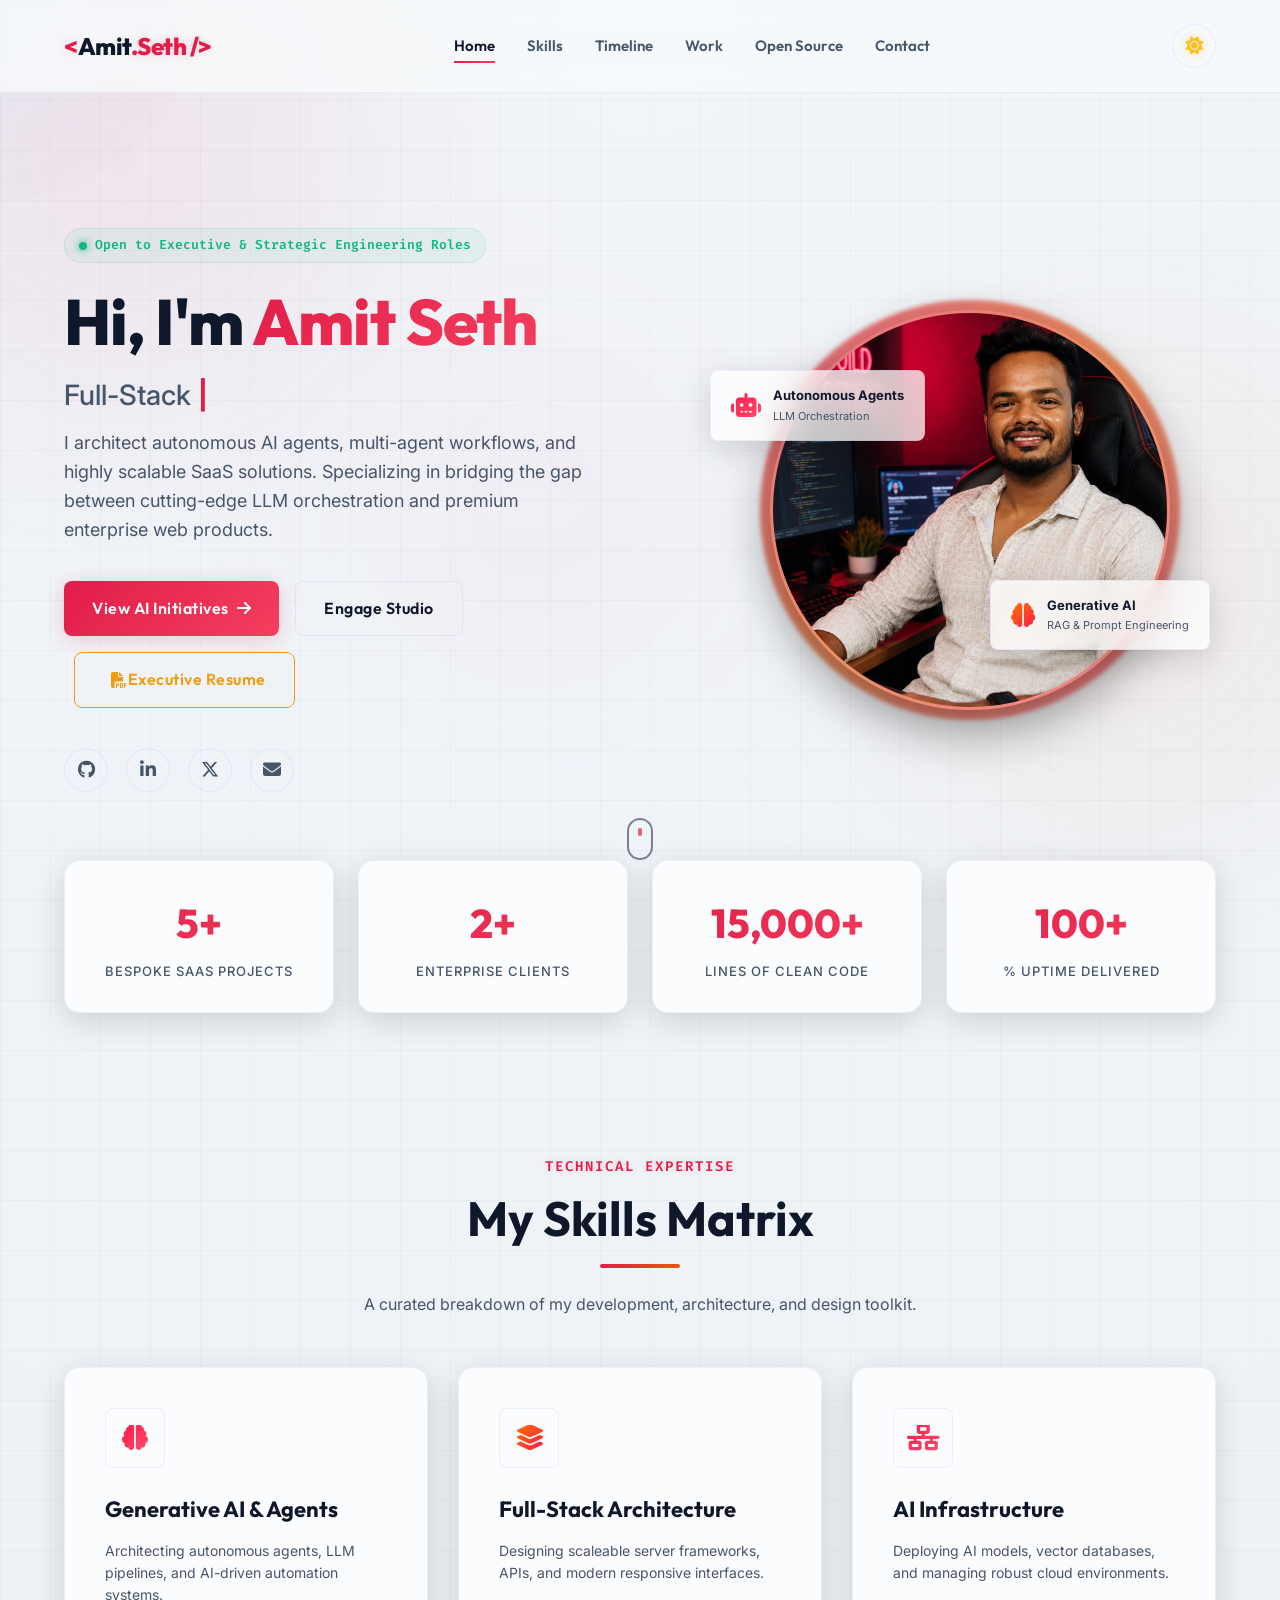
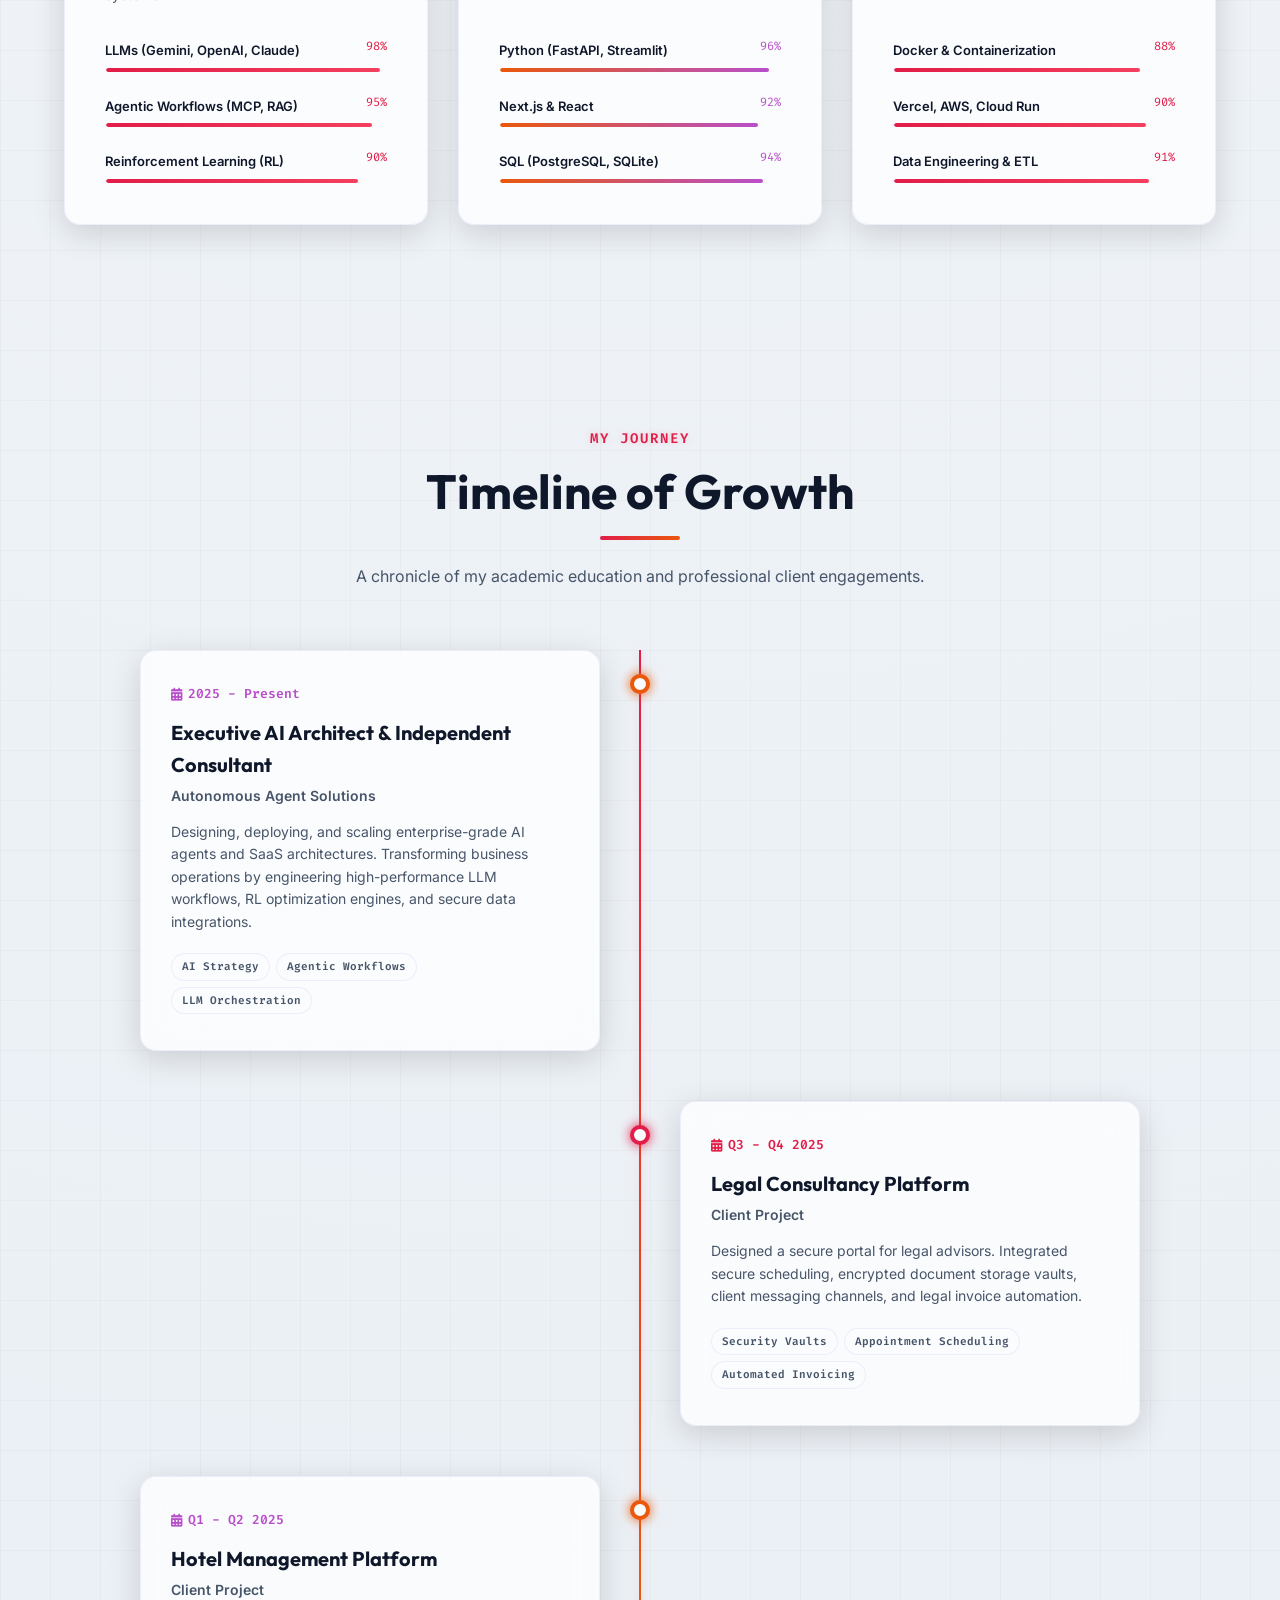
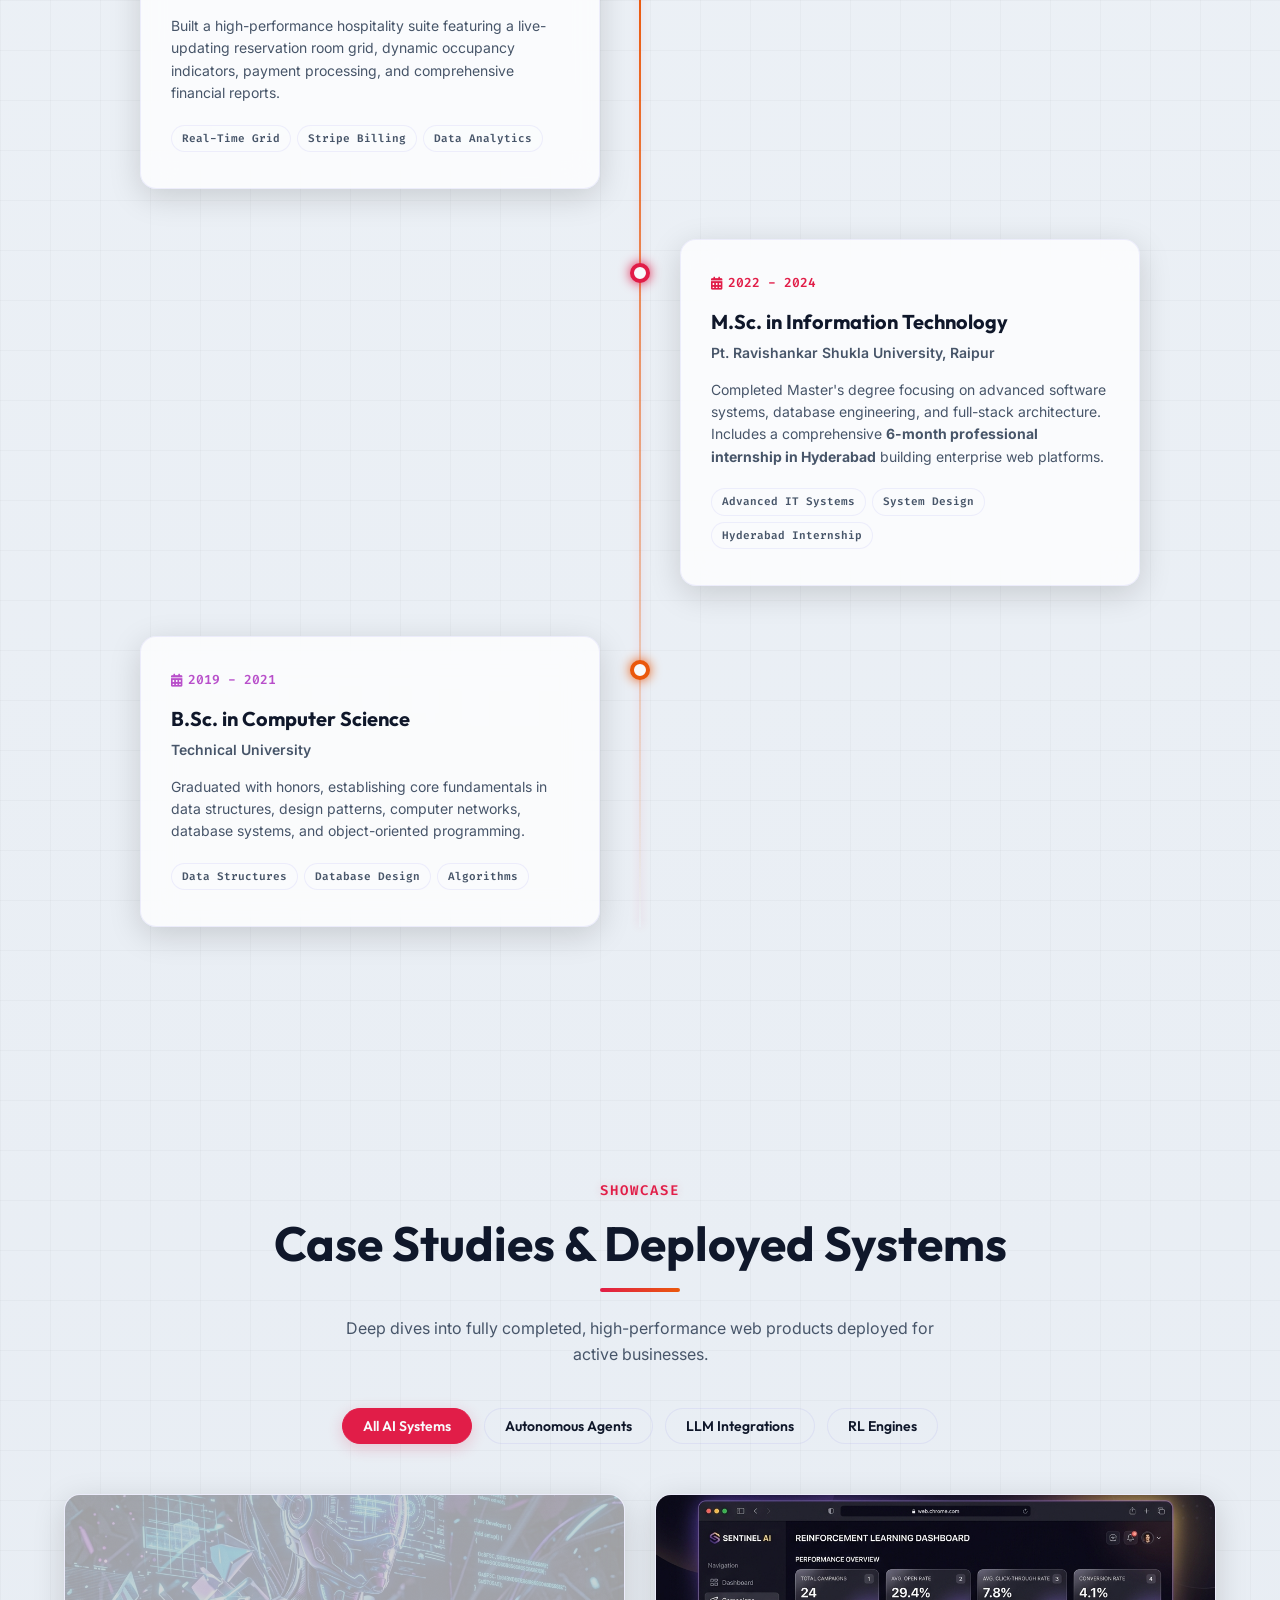
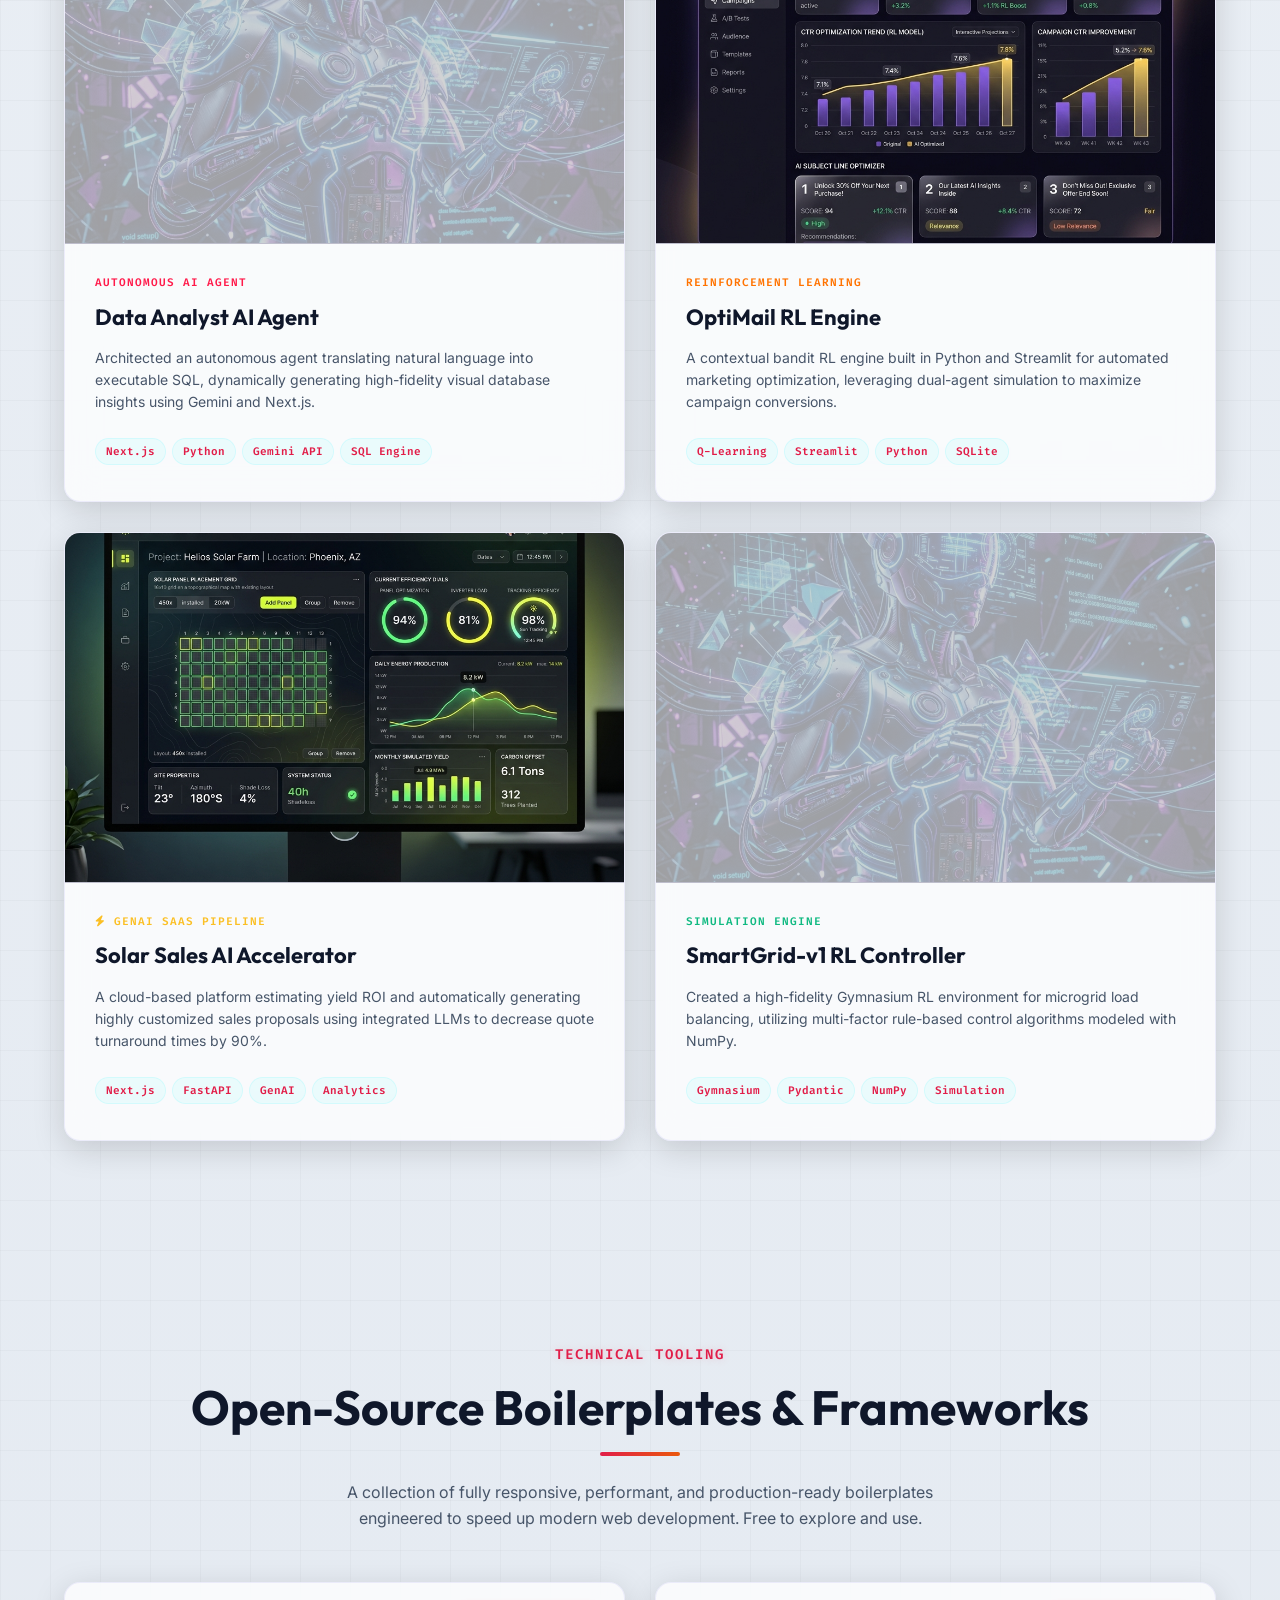
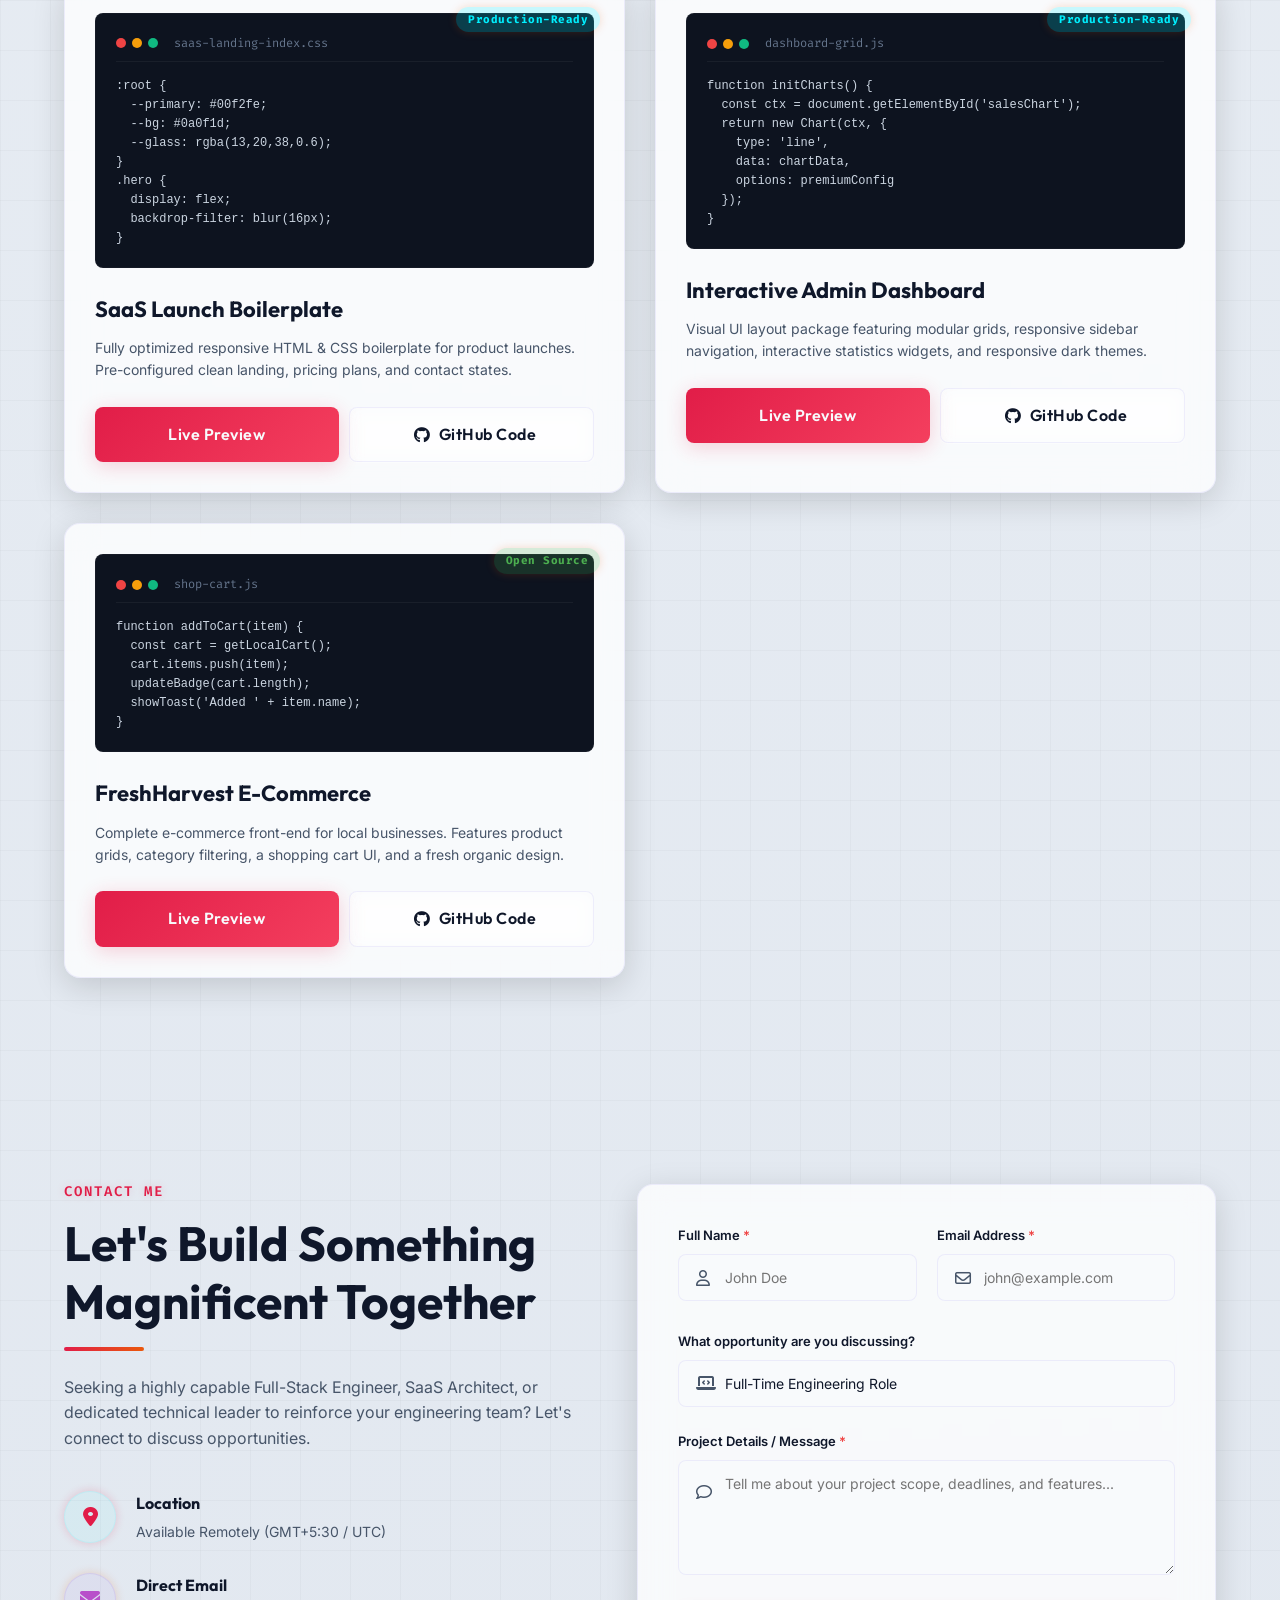
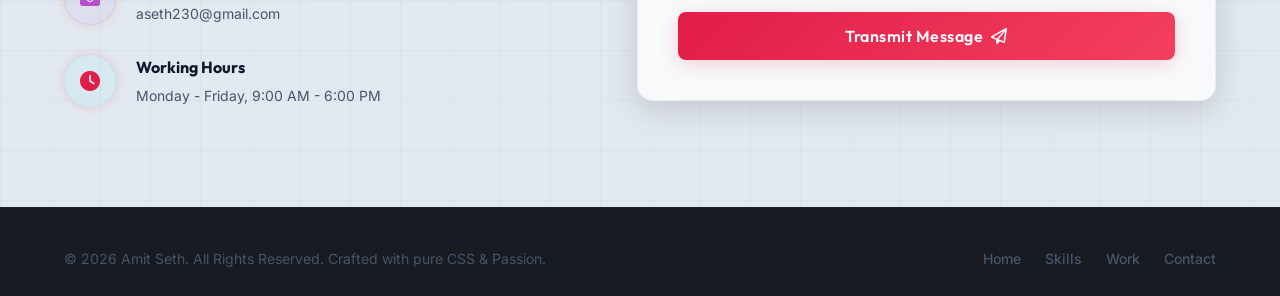
==== commit 497242d7: "feat: updated portfolio and added CodeNCraft Autonomous AI Sales Agent" ====
--- a/index.html
+++ b/index.html
@@ -3,15 +3,15 @@
 <head>
   <meta charset="UTF-8">
   <meta name="viewport" content="width=device-width, initial-scale=1.0">
-  <meta name="description" content="Professional Full-Stack Developer & SaaS Solutions Architect Portfolio. Showcasing premium web applications, bespoke SaaS products, and state-of-the-art software systems.">
-  <meta name="keywords" content="Full-Stack Developer, SaaS Architect, Portfolio, Web Developer, Hotel Management SaaS, Legal Consultancy Web, HTML, CSS, JavaScript, Web Applications">
+  <meta name="description" content="AI Full-Stack Generative Executive & Systems Architect. Showcasing premium AI-driven web applications, autonomous agents, and state-of-the-art software systems.">
+  <meta name="keywords" content="AI Executive, Generative AI, Full-Stack Developer, SaaS Architect, Portfolio, Autonomous Agents, LLM Orchestration, Python, React, Next.js">
   <meta name="author" content="Amit Seth">
-  <meta property="og:title" content="Amit Seth | Full-Stack Developer & SaaS Architect">
-  <meta property="og:description" content="Explore state-of-the-art web applications, SaaS platforms, and digital products tailored for ultimate performance and modern aesthetics.">
-  <meta property="og:image" content="assets/og-image.png">
+  <meta property="og:title" content="Amit Seth | AI Full-Stack Generative Executive">
+  <meta property="og:description" content="Explore state-of-the-art AI applications, autonomous agents, and digital products tailored for ultimate performance and modern aesthetics.">
+  <meta property="og:image" content="assets/profile-photo.png">
   <meta property="og:type" content="website">
   
-  <title>Amit Seth | Full-Stack Developer & SaaS Architect</title>
+  <title>Amit Seth | AI Full-Stack Generative Executive</title>
   <link rel="icon" type="image/png" href="assets/favicon.png">
   
   <!-- Preconnecting Google Fonts -->
@@ -72,31 +72,31 @@
       <div class="container hero-grid">
         <div class="hero-content">
           <div class="hero-badge">
-            <span class="badge-dot"></span> Open to Full-Time & Contract Roles
+            <span class="badge-dot"></span> Open to Executive & Strategic Engineering Roles
           </div>
           <h1 class="hero-title">
             Hi, I'm <span class="text-gradient">Amit Seth</span>
           </h1>
           <h2 class="hero-subtitle">
-            <span id="typing-text"></span><span class="cursor-blink">|</span>
+            <span id="typing-text">AI Full-Stack Generative Executive</span><span class="cursor-blink">|</span>
           </h2>
           <p class="hero-description">
-            I craft high-performance web applications, robust SaaS solutions, and sleek digital experiences. Specializing in turning complex ideas into stunning, state-of-the-art products.
+            I architect autonomous AI agents, multi-agent workflows, and highly scalable SaaS solutions. Specializing in bridging the gap between cutting-edge LLM orchestration and premium enterprise web products.
           </p>
           <div class="hero-actions">
             <a href="#projects" class="btn btn-primary">
-              <span>View Projects</span> <i class="fa-solid fa-arrow-right"></i>
+              <span>View AI Initiatives</span> <i class="fa-solid fa-arrow-right"></i>
             </a>
             <a href="#contact" class="btn btn-secondary">
-              <span>Get in Touch</span>
+              <span>Engage Studio</span>
             </a>
-            <a href="resume.html" target="_blank" class="btn btn-secondary" style="border-color: var(--accent-orange, #f39c12); color: var(--accent-orange, #f39c12); margin-left: 10px;">
-              <i class="fa-solid fa-file-pdf"></i> <span>Resume</span>
+            <a href="resume_aiml_fresher.html" target="_blank" class="btn btn-secondary" style="border-color: var(--accent-orange, #f39c12); color: var(--accent-orange, #f39c12); margin-left: 10px;">
+              <i class="fa-solid fa-file-pdf"></i> <span>Executive Resume</span>
             </a>
           </div>
           <div class="social-links">
             <a href="https://github.com/Amyseth" target="_blank" aria-label="GitHub"><i class="fa-brands fa-github"></i></a>
-            <a href="https://www.linkedin.com/in/amit-seth-2609as" target="_blank" aria-label="LinkedIn"><i class="fa-brands fa-linkedin-in"></i></a>
+            <a href="https://www.linkedin.com/in/amit-seth-dev" target="_blank" aria-label="LinkedIn"><i class="fa-brands fa-linkedin-in"></i></a>
             <a href="https://twitter.com" target="_blank" aria-label="Twitter"><i class="fa-brands fa-x-twitter"></i></a>
             <a href="mailto:aseth230@gmail.com" aria-label="Email"><i class="fa-solid fa-envelope"></i></a>
           </div>
@@ -104,21 +104,21 @@
 
         <div class="hero-visual">
           <div class="image-wrapper">
-            <img src="assets/avatar.png" alt="Amit Seth - Developer Portrait" class="avatar-img">
+            <img src="assets/profile-photo.png" alt="Amit Seth - Executive AI Architect" class="avatar-img" style="border-radius: 50%; object-fit: cover;">
             <div class="glowing-ring"></div>
             <!-- Floating Cards -->
             <div class="floating-card card-1 glass-panel">
-              <i class="fa-solid fa-code text-gradient-teal"></i>
+              <i class="fa-solid fa-robot text-gradient-teal"></i>
               <div>
-                <h4>React & Node.js</h4>
-                <p>Full-Stack Mastery</p>
+                <h4>Autonomous Agents</h4>
+                <p>LLM Orchestration</p>
               </div>
             </div>
             <div class="floating-card card-2 glass-panel">
-              <i class="fa-solid fa-database text-gradient-purple"></i>
+              <i class="fa-solid fa-brain text-gradient-purple"></i>
               <div>
-                <h4>Database Architecture</h4>
-                <p>Highly Optimized Systems</p>
+                <h4>Generative AI</h4>
+                <p>RAG & Prompt Engineering</p>
               </div>
             </div>
           </div>
@@ -165,74 +165,74 @@
         </div>
 
         <div class="skills-grid">
-          <!-- Card 1: Frontend -->
+          <!-- Card 1: AI / GenAI -->
           <div class="skills-card glass-panel">
-            <div class="card-icon"><i class="fa-solid fa-laptop-code text-gradient-teal"></i></div>
-            <h3>Frontend Artistry</h3>
-            <p>Creating highly responsive, interactive, and visually striking user interfaces.</p>
+            <div class="card-icon"><i class="fa-solid fa-brain text-gradient-teal"></i></div>
+            <h3>Generative AI & Agents</h3>
+            <p>Architecting autonomous agents, LLM pipelines, and AI-driven automation systems.</p>
             <div class="skills-list">
               <div class="skill-item">
-                <span class="skill-name">HTML5 / CSS3 / ES6+</span>
+                <span class="skill-name">LLMs (Gemini, OpenAI, Claude)</span>
+                <span class="skill-percentage">98%</span>
+                <div class="skill-bar"><div class="skill-progress" style="width: 98%"></div></div>
+              </div>
+              <div class="skill-item">
+                <span class="skill-name">Agentic Workflows (MCP, RAG)</span>
                 <span class="skill-percentage">95%</span>
                 <div class="skill-bar"><div class="skill-progress" style="width: 95%"></div></div>
               </div>
               <div class="skill-item">
-                <span class="skill-name">React / Next.js / Vue</span>
+                <span class="skill-name">Reinforcement Learning (RL)</span>
                 <span class="skill-percentage">90%</span>
                 <div class="skill-bar"><div class="skill-progress" style="width: 90%"></div></div>
               </div>
+            </div>
+          </div>
+
+          <!-- Card 2: Full-Stack Architecture -->
+          <div class="skills-card glass-panel">
+            <div class="card-icon"><i class="fa-solid fa-layer-group text-gradient-purple"></i></div>
+            <h3>Full-Stack Architecture</h3>
+            <p>Designing scaleable server frameworks, APIs, and modern responsive interfaces.</p>
+            <div class="skills-list">
               <div class="skill-item">
-                <span class="skill-name">Vanilla CSS & TailWind</span>
+                <span class="skill-name">Python (FastAPI, Streamlit)</span>
+                <span class="skill-percentage">96%</span>
+                <div class="skill-bar"><div class="skill-progress" style="width: 96%"></div></div>
+              </div>
+              <div class="skill-item">
+                <span class="skill-name">Next.js & React</span>
                 <span class="skill-percentage">92%</span>
                 <div class="skill-bar"><div class="skill-progress" style="width: 92%"></div></div>
               </div>
-            </div>
-          </div>
-
-          <!-- Card 2: Backend -->
+              <div class="skill-item">
+                <span class="skill-name">SQL (PostgreSQL, SQLite)</span>
+                <span class="skill-percentage">94%</span>
+                <div class="skill-bar"><div class="skill-progress" style="width: 94%"></div></div>
+              </div>
+            </div>
+          </div>
+
+          <!-- Card 3: Cloud & SaaS -->
           <div class="skills-card glass-panel">
-            <div class="card-icon"><i class="fa-solid fa-server text-gradient-purple"></i></div>
-            <h3>Backend & Database</h3>
-            <p>Designing scaleable server frameworks, APIs, and bulletproof security protocols.</p>
+            <div class="card-icon"><i class="fa-solid fa-network-wired text-gradient-teal"></i></div>
+            <h3>AI Infrastructure</h3>
+            <p>Deploying AI models, vector databases, and managing robust cloud environments.</p>
             <div class="skills-list">
               <div class="skill-item">
-                <span class="skill-name">Node.js / Express</span>
-                <span class="skill-percentage">93%</span>
-                <div class="skill-bar"><div class="skill-progress" style="width: 93%"></div></div>
-              </div>
-              <div class="skill-item">
-                <span class="skill-name">PostgreSQL / MongoDB</span>
+                <span class="skill-name">Docker & Containerization</span>
                 <span class="skill-percentage">88%</span>
                 <div class="skill-bar"><div class="skill-progress" style="width: 88%"></div></div>
               </div>
               <div class="skill-item">
-                <span class="skill-name">RESTful APIs & GraphQL</span>
+                <span class="skill-name">Vercel, AWS, Cloud Run</span>
+                <span class="skill-percentage">90%</span>
+                <div class="skill-bar"><div class="skill-progress" style="width: 90%"></div></div>
+              </div>
+              <div class="skill-item">
+                <span class="skill-name">Data Engineering & ETL</span>
                 <span class="skill-percentage">91%</span>
                 <div class="skill-bar"><div class="skill-progress" style="width: 91%"></div></div>
-              </div>
-            </div>
-          </div>
-
-          <!-- Card 3: Cloud & SaaS -->
-          <div class="skills-card glass-panel">
-            <div class="card-icon"><i class="fa-solid fa-cloud text-gradient-teal"></i></div>
-            <h3>SaaS & DevOps</h3>
-            <p>Architecting cloud architecture, database operations, and continuous integrations.</p>
-            <div class="skills-list">
-              <div class="skill-item">
-                <span class="skill-name">Docker / Containerization</span>
-                <span class="skill-percentage">85%</span>
-                <div class="skill-bar"><div class="skill-progress" style="width: 85%"></div></div>
-              </div>
-              <div class="skill-item">
-                <span class="skill-name">AWS / Firebase / Vercel</span>
-                <span class="skill-percentage">89%</span>
-                <div class="skill-bar"><div class="skill-progress" style="width: 89%"></div></div>
-              </div>
-              <div class="skill-item">
-                <span class="skill-name">CI/CD & Git Workflows</span>
-                <span class="skill-percentage">90%</span>
-                <div class="skill-bar"><div class="skill-progress" style="width: 90%"></div></div>
               </div>
             </div>
           </div>
@@ -259,13 +259,13 @@
             <div class="timeline-dot"></div>
             <div class="timeline-content glass-panel">
               <span class="timeline-date"><i class="fa-solid fa-calendar-days"></i> 2025 - Present</span>
-              <h3>Full-Stack Software Engineer & Solutions Architect</h3>
-              <h4 class="timeline-org">Independent Consulting & Contract Work</h4>
-              <p>Designing, deploying, and scaling full-featured web platforms and SaaS architectures. Engineering comprehensive systems, high-performance dashboards, real-time databases, and secure APIs.</p>
+              <h3>Executive AI Architect & Independent Consultant</h3>
+              <h4 class="timeline-org">Autonomous Agent Solutions</h4>
+              <p>Designing, deploying, and scaling enterprise-grade AI agents and SaaS architectures. Transforming business operations by engineering high-performance LLM workflows, RL optimization engines, and secure data integrations.</p>
               <div class="timeline-tags">
-                <span class="tag">Full-Stack Development</span>
-                <span class="tag">SaaS Architecture</span>
-                <span class="tag">System Design</span>
+                <span class="tag">AI Strategy</span>
+                <span class="tag">Agentic Workflows</span>
+                <span class="tag">LLM Orchestration</span>
               </div>
             </div>
           </div>
@@ -349,102 +349,102 @@
 
         <!-- Project Filters -->
         <div class="project-filters">
-          <button class="filter-btn active" data-filter="all">All Projects</button>
-          <button class="filter-btn" data-filter="saas">SaaS Solutions</button>
-          <button class="filter-btn" data-filter="fullstack">Full-Stack Web</button>
-          <button class="filter-btn" data-filter="design">Premium UI</button>
+          <button class="filter-btn active" data-filter="all">All AI Systems</button>
+          <button class="filter-btn" data-filter="saas">Autonomous Agents</button>
+          <button class="filter-btn" data-filter="fullstack">LLM Integrations</button>
+          <button class="filter-btn" data-filter="design">RL Engines</button>
         </div>
 
         <!-- Projects Grid -->
         <div class="projects-grid">
-          <!-- Project 1: Hotel Management SaaS -->
+          <!-- Project 1: Data Analyst Agent -->
           <div class="project-card glass-panel" data-category="saas fullstack">
             <div class="project-image">
-              <img src="assets/hotel.png" alt="Hotel Management SaaS Dashboard Preview">
+              <img src="assets/avatar.png" style="opacity:0.2;" alt="Data Analyst AI Agent System">
               <div class="project-overlay">
                 <a href="#" class="view-case-study" data-project="hotel">
-                  <span>Explore Case Study</span> <i class="fa-solid fa-arrow-right"></i>
+                  <span>Explore Architecture</span> <i class="fa-solid fa-arrow-right"></i>
                 </a>
               </div>
             </div>
             <div class="project-info">
-              <span class="project-type">SaaS Platform</span>
-              <h3>Hotel Management Suite</h3>
-              <p>A cloud hospitality package featuring live booking grids, room status charts, analytics, and billing modules.</p>
+              <span class="project-type" style="color: #ff1a4a;">Autonomous AI Agent</span>
+              <h3>Data Analyst AI Agent</h3>
+              <p>Architected an autonomous agent translating natural language into executable SQL, dynamically generating high-fidelity visual database insights using Gemini and Next.js.</p>
               <div class="project-tags">
-                <span class="tag">HTML/CSS</span>
-                <span class="tag">JavaScript</span>
-                <span class="tag">LocalStore</span>
-                <span class="tag">Analytics</span>
-              </div>
-            </div>
-          </div>
-
-          <!-- Project 2: Legal Consultancy Platform -->
-          <div class="project-card glass-panel" data-category="fullstack design">
+                <span class="tag">Next.js</span>
+                <span class="tag">Python</span>
+                <span class="tag">Gemini API</span>
+                <span class="tag">SQL Engine</span>
+              </div>
+            </div>
+          </div>
+
+          <!-- Project 2: OptiMail RL -->
+          <div class="project-card glass-panel" data-category="design">
             <div class="project-image">
-              <img src="assets/legal.png" alt="Legal Consultancy Platform Preview">
+              <img src="assets/email.png" alt="OptiMail RL AI Dashboard Preview">
               <div class="project-overlay">
-                <a href="#" class="view-case-study" data-project="legal">
-                  <span>Explore Case Study</span> <i class="fa-solid fa-arrow-right"></i>
+                <a href="#" class="view-case-study" data-project="email">
+                  <span>Explore RL Engine</span> <i class="fa-solid fa-arrow-right"></i>
                 </a>
               </div>
             </div>
             <div class="project-info">
-              <span class="project-type">Web Portal</span>
-              <h3>Legal Consultancy Platform</h3>
-              <p>A secure virtual workplace for expert lawyers, integrating video schedulers and document storage boxes.</p>
+              <span class="project-type" style="color: #ff7300;">Reinforcement Learning</span>
+              <h3>OptiMail RL Engine</h3>
+              <p>A contextual bandit RL engine built in Python and Streamlit for automated marketing optimization, leveraging dual-agent simulation to maximize campaign conversions.</p>
               <div class="project-tags">
-                <span class="tag">CSS Grid</span>
-                <span class="tag">Crypto Storage</span>
-                <span class="tag">Auth Modules</span>
-                <span class="tag">Responsive</span>
+                <span class="tag">Q-Learning</span>
+                <span class="tag">Streamlit</span>
+                <span class="tag">Python</span>
+                <span class="tag">SQLite</span>
               </div>
             </div>
           </div>
 
           <!-- Project 3: Solar Sales Accelerator -->
-          <div class="project-card glass-panel" data-category="saas design">
+          <div class="project-card glass-panel" data-category="saas fullstack">
             <div class="project-image">
               <img src="assets/solar.png" alt="Solar Sales Accelerator Preview">
               <div class="project-overlay">
                 <a href="#" class="view-case-study" data-project="solar">
-                  <span>Explore Upcoming Project</span> <i class="fa-solid fa-arrow-right"></i>
+                  <span>Explore LLM Integration</span> <i class="fa-solid fa-arrow-right"></i>
                 </a>
               </div>
             </div>
             <div class="project-info">
-              <span class="project-type" style="color: #fbbf24; text-shadow: 0 0 10px rgba(251,191,36,0.3);"><i class="fa-solid fa-clock-rotate-left"></i> Active / Upcoming Project</span>
-              <h3>Solar Sales Accelerator</h3>
-              <p>An AI-powered sales engine that calculates solar ROI metrics (payback, panels, costs) and generates persuasive, personalized pitches for prospects.</p>
+              <span class="project-type" style="color: #fbbf24;"><i class="fa-solid fa-bolt"></i> GenAI SaaS Pipeline</span>
+              <h3>Solar Sales AI Accelerator</h3>
+              <p>A cloud-based platform estimating yield ROI and automatically generating highly customized sales proposals using integrated LLMs to decrease quote turnaround times by 90%.</p>
               <div class="project-tags">
-                <span class="tag" style="background-color: rgba(251,191,36,0.06); border-color: rgba(251,191,36,0.15); color: #fbbf24;">Next.js</span>
+                <span class="tag">Next.js</span>
                 <span class="tag">FastAPI</span>
-                <span class="tag">Gemini AI</span>
-                <span class="tag">Framer Motion</span>
-              </div>
-            </div>
-          </div>
-
-          <!-- Project 4: OptiMail RL -->
-          <div class="project-card glass-panel" data-category="saas fullstack">
+                <span class="tag">GenAI</span>
+                <span class="tag">Analytics</span>
+              </div>
+            </div>
+          </div>
+
+          <!-- Project 4: SmartGrid-v1 -->
+          <div class="project-card glass-panel" data-category="design">
             <div class="project-image">
-              <img src="assets/email.png" alt="OptiMail RL AI Dashboard Preview">
+              <img src="assets/avatar.png" style="opacity:0.2;" alt="SmartGrid RL Controller">
               <div class="project-overlay">
-                <a href="#" class="view-case-study" data-project="email">
-                  <span>Explore Case Study</span> <i class="fa-solid fa-arrow-right"></i>
+                <a href="#" class="view-case-study" data-project="legal">
+                  <span>Explore Simulation</span> <i class="fa-solid fa-arrow-right"></i>
                 </a>
               </div>
             </div>
             <div class="project-info">
-              <span class="project-type">AI Campaign Suite</span>
-              <h3>OptiMail RL AI Engine</h3>
-              <p>A deployed reinforcement learning (Q-learning) email optimizer designed to automatically generate high-converting campaigns.</p>
+              <span class="project-type" style="color: #10b981;">Simulation Engine</span>
+              <h3>SmartGrid-v1 RL Controller</h3>
+              <p>Created a high-fidelity Gymnasium RL environment for microgrid load balancing, utilizing multi-factor rule-based control algorithms modeled with NumPy.</p>
               <div class="project-tags">
-                <span class="tag">Q-Learning AI</span>
-                <span class="tag">Node.js API</span>
-                <span class="tag">Campaign Grids</span>
-                <span class="tag">Deployed</span>
+                <span class="tag">Gymnasium</span>
+                <span class="tag">Pydantic</span>
+                <span class="tag">NumPy</span>
+                <span class="tag">Simulation</span>
               </div>
             </div>
           </div>
--- a/style.css
+++ b/style.css
@@ -16,21 +16,21 @@
   --border-radius-xl: 32px;
 
   /* Dark Theme Default */
-  --bg-color: #050811;
-  --bg-gradient: radial-gradient(circle at top, #0c1122 0%, #050811 100%);
-  --grid-line-color: rgba(255, 255, 255, 0.02);
-  --card-bg: rgba(13, 20, 38, 0.45);
-  --card-border: rgba(0, 242, 254, 0.08);
-  --card-border-hover: rgba(0, 242, 254, 0.25);
-  --text-main: #f1f5f9;
+  --bg-color: #02040a;
+  --bg-gradient: radial-gradient(circle at top, #0a0f1c 0%, #02040a 100%);
+  --grid-line-color: rgba(255, 255, 255, 0.03);
+  --card-bg: rgba(10, 15, 28, 0.6);
+  --card-border: rgba(255, 26, 74, 0.15);
+  --card-border-hover: rgba(255, 26, 74, 0.4);
+  --text-main: #f8fafc;
   --text-muted: #94a3b8;
-  --text-inverse: #050811;
+  --text-inverse: #02040a;
   
-  --primary: #00f2fe;
-  --primary-glow: rgba(0, 242, 254, 0.3);
-  --secondary: #7928ca;
-  --secondary-glow: rgba(121, 40, 202, 0.3);
-  --accent: #4facfe;
+  --primary: #ff1a4a;
+  --primary-glow: rgba(255, 26, 74, 0.4);
+  --secondary: #ff7300;
+  --secondary-glow: rgba(255, 115, 0, 0.4);
+  --accent: #ff4d6d;
   --success: #10b981;
   --error: #ef4444;
 
@@ -39,9 +39,9 @@
   --scrollbar-thumb: #1e293b;
   --scrollbar-thumb-hover: #00f2fe;
   
-  --blob-1-color: rgba(0, 242, 254, 0.12);
-  --blob-2-color: rgba(121, 40, 202, 0.12);
-  --blob-3-color: rgba(79, 172, 254, 0.1);
+  --blob-1-color: rgba(255, 26, 74, 0.15);
+  --blob-2-color: rgba(255, 115, 0, 0.12);
+  --blob-3-color: rgba(255, 77, 109, 0.1);
 }
 
 .light-theme {
@@ -56,11 +56,11 @@
   --text-muted: #475569;
   --text-inverse: #f8fafc;
   
-  --primary: #4f46e5;
-  --primary-glow: rgba(79, 70, 229, 0.2);
-  --secondary: #06b6d4;
-  --secondary-glow: rgba(6, 182, 212, 0.2);
-  --accent: #3b82f6;
+  --primary: #e11d48;
+  --primary-glow: rgba(225, 29, 72, 0.2);
+  --secondary: #ea580c;
+  --secondary-glow: rgba(234, 88, 12, 0.2);
+  --accent: #f43f5e;
   --success: #10b981;
   --error: #ef4444;
 
@@ -69,9 +69,9 @@
   --scrollbar-thumb: #cbd5e1;
   --scrollbar-thumb-hover: #4f46e5;
   
-  --blob-1-color: rgba(79, 70, 229, 0.07);
-  --blob-2-color: rgba(6, 182, 212, 0.07);
-  --blob-3-color: rgba(59, 130, 246, 0.05);
+  --blob-1-color: rgba(225, 29, 72, 0.07);
+  --blob-2-color: rgba(234, 88, 12, 0.07);
+  --blob-3-color: rgba(244, 63, 94, 0.05);
 }
 
 /* ==========================================================================
@@ -246,13 +246,13 @@
 }
 
 .text-gradient-teal {
-  background: linear-gradient(135deg, #00f2fe 0%, #4facfe 100%);
+  background: linear-gradient(135deg, #ff1a4a 0%, #ff4d6d 100%);
   -webkit-background-clip: text;
   -webkit-text-fill-color: transparent;
 }
 
 .text-gradient-purple {
-  background: linear-gradient(135deg, #7928ca 0%, #b84fca 100%);
+  background: linear-gradient(135deg, #ff7300 0%, #ff1a4a 100%);
   -webkit-background-clip: text;
   -webkit-text-fill-color: transparent;
 }
